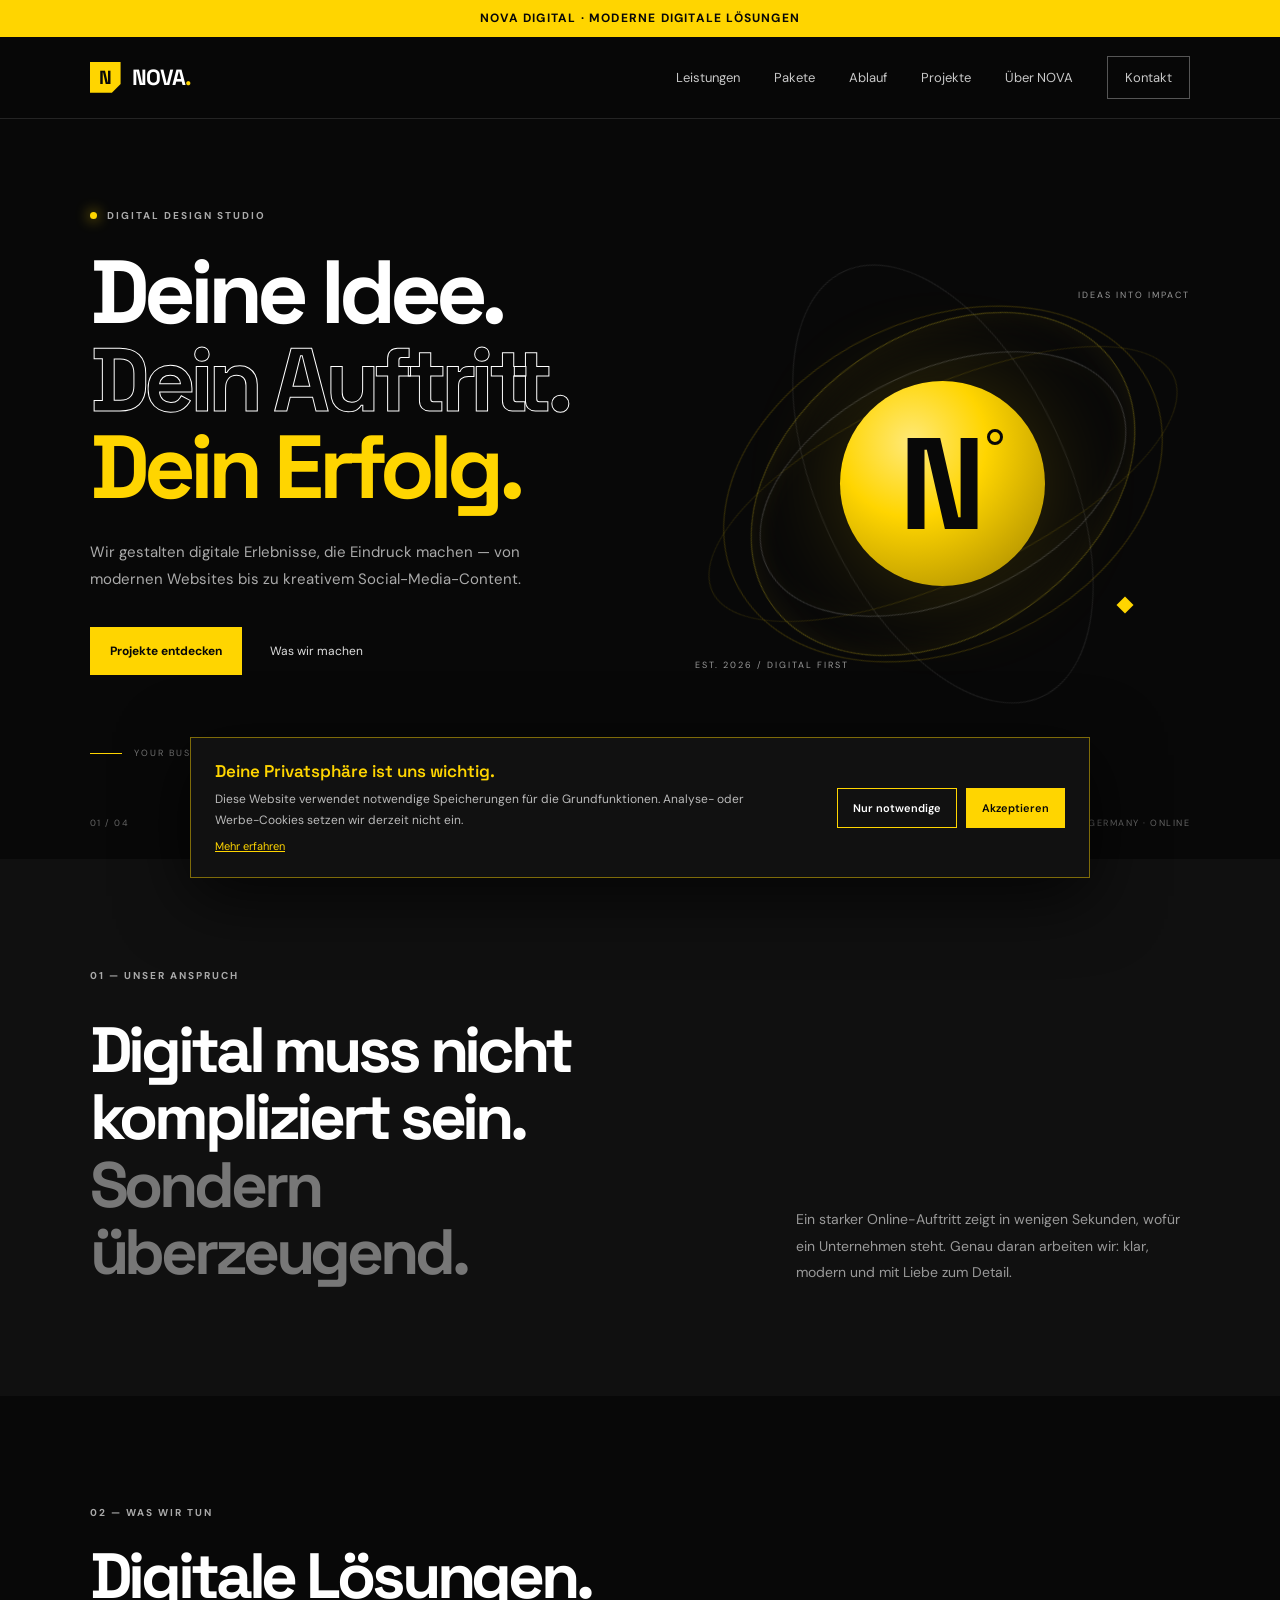
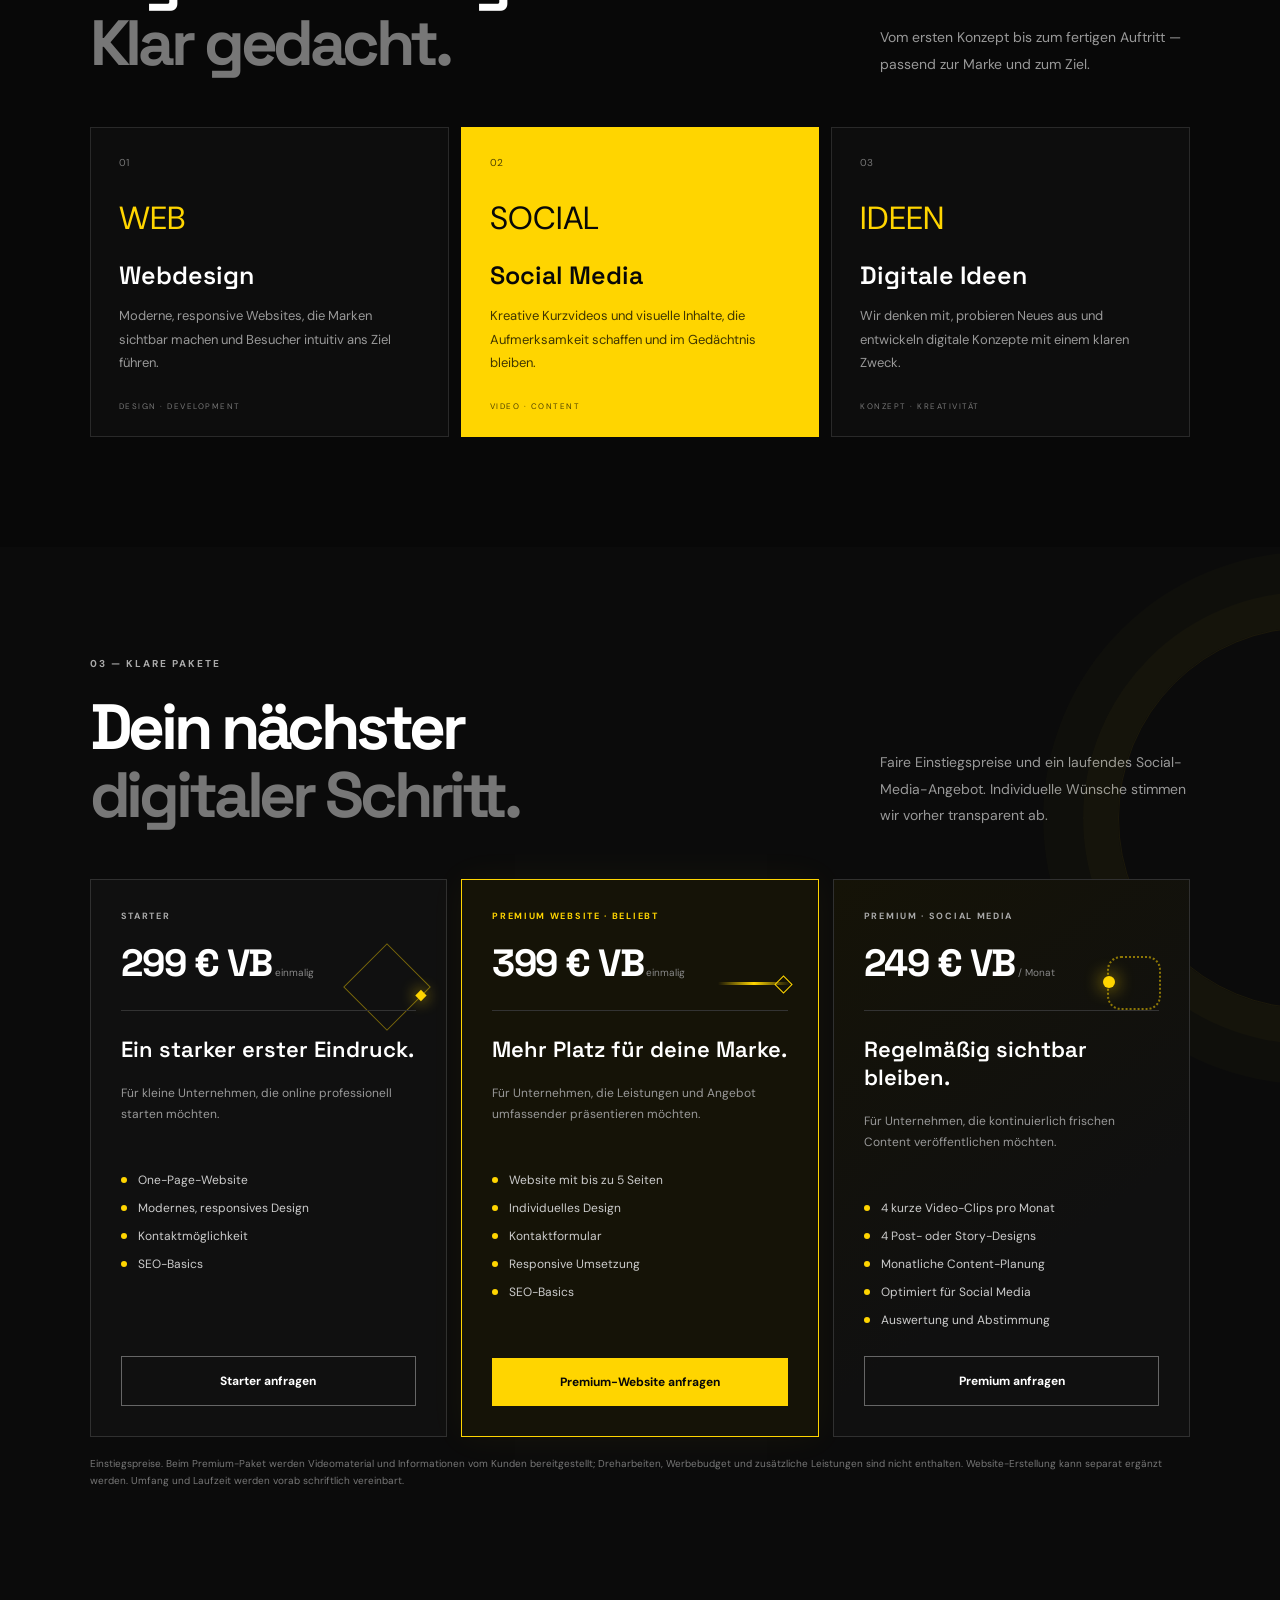
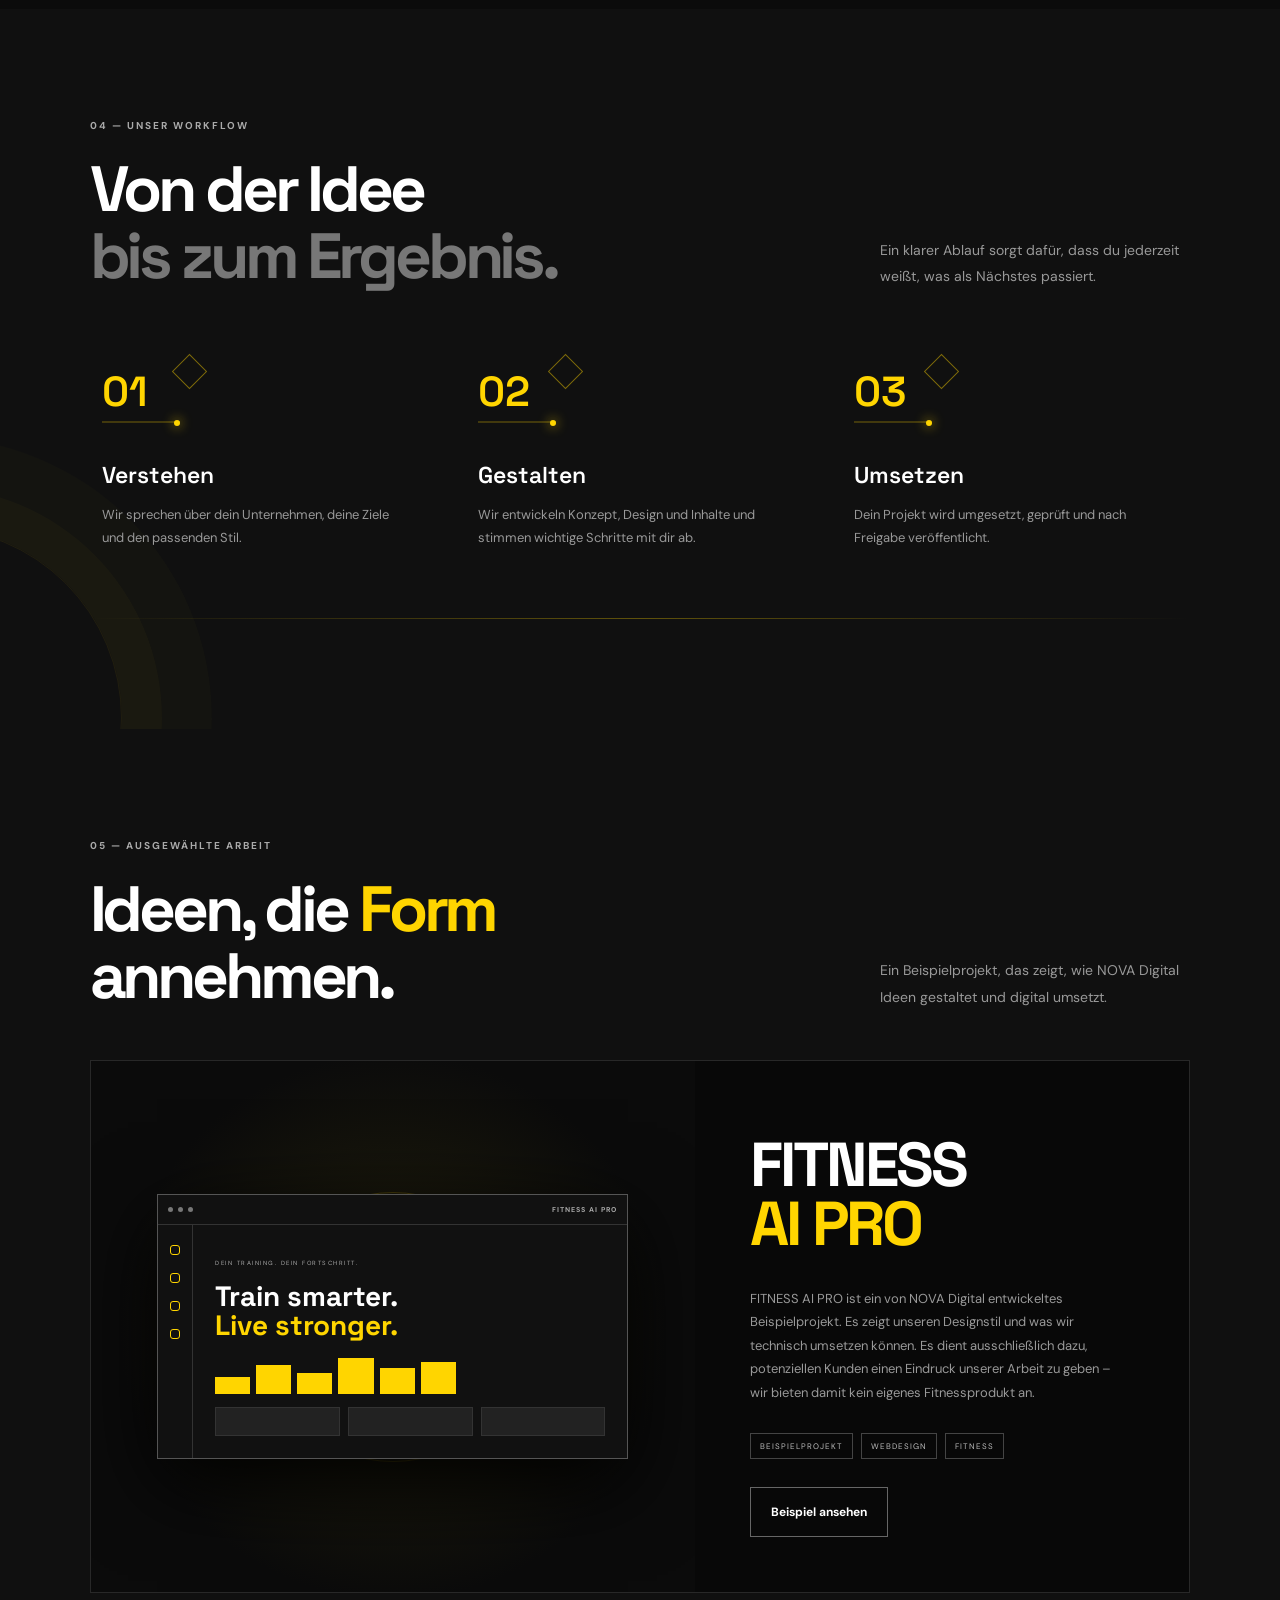
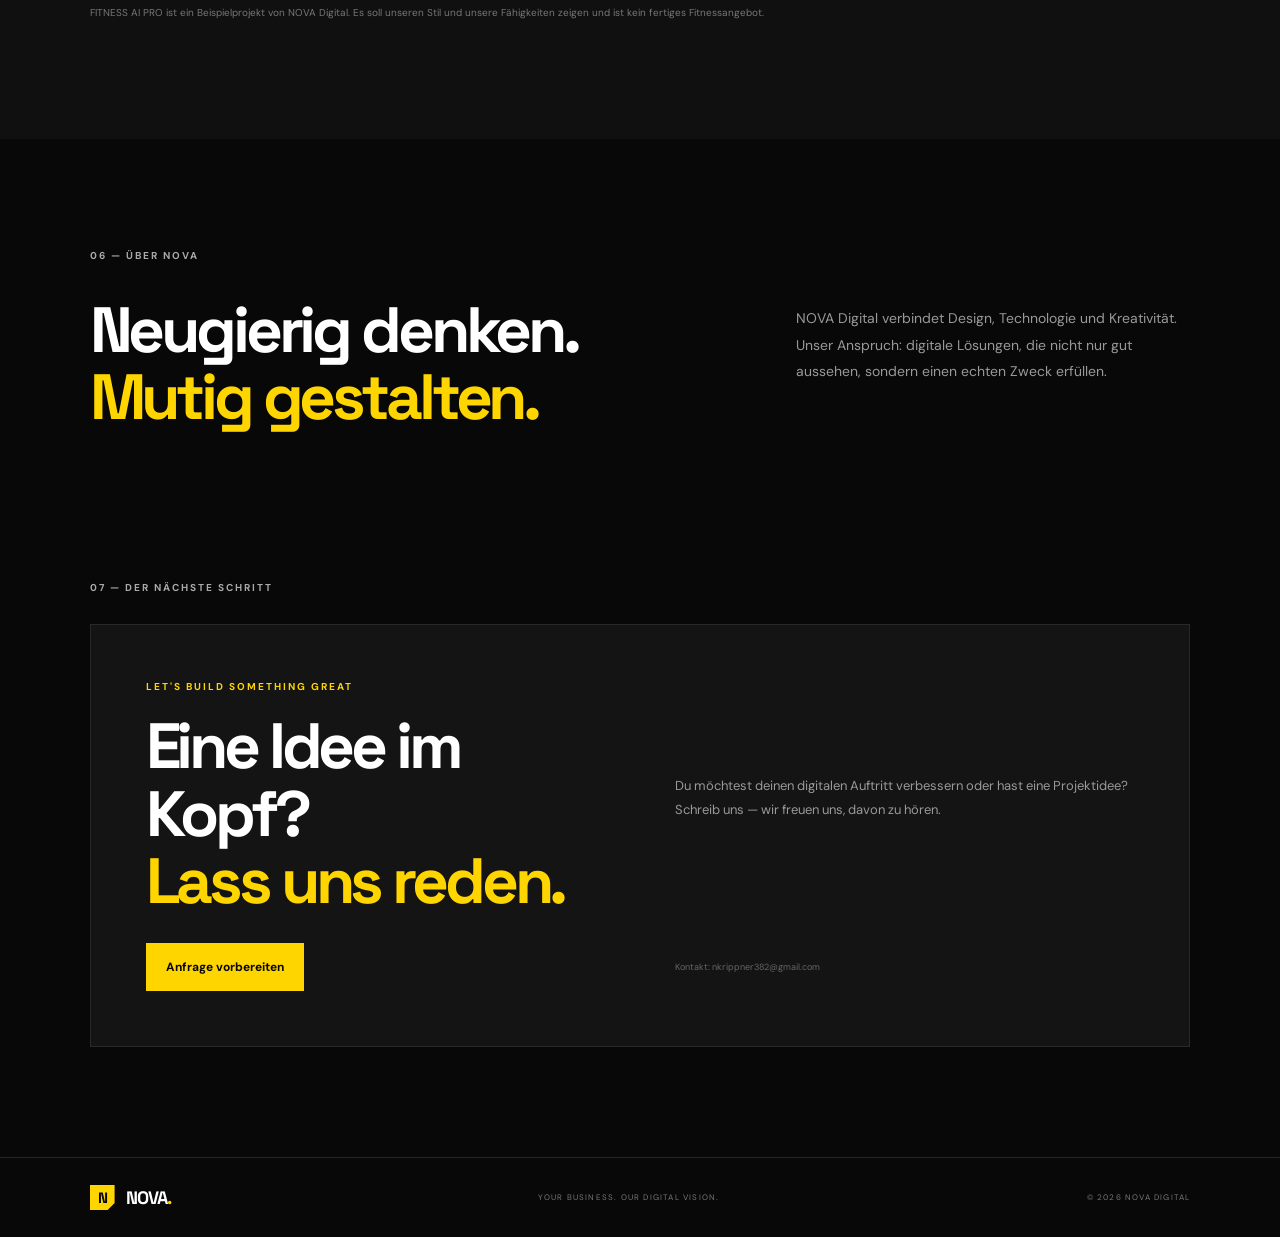
==== index.html @ a933ffda "Correct Premium package pricing" ====
<!doctype html>
<html lang="de">
<head>
<meta charset="utf-8"><meta name="viewport" content="width=device-width,initial-scale=1">
<meta name="theme-color" content="#080808"><meta name="description" content="NOVA Digital – moderne Websites und kreative digitale Lösungen.">
<title>NOVA Digital — Your Business. Our Digital Vision.</title>
<link rel="preconnect" href="https://fonts.googleapis.com"><link rel="preconnect" href="https://fonts.gstatic.com" crossorigin>
<link href="https://fonts.googleapis.com/css2?family=DM+Sans:wght@400;500;600;700&family=Space+Grotesk:wght@400;500;600;700&display=swap" rel="stylesheet">
<link rel="stylesheet" href="style.css">
</head>
<body>
<div style="background:#FFD500;color:#080808;text-align:center;padding:10px 16px;font:700 12px/1.4 'DM Sans',sans-serif;letter-spacing:1.2px;">NOVA DIGITAL · MODERNE DIGITALE LÖSUNGEN</div>
<header class="site-header"><a class="brand" href="#start"><span class="brand-mark">N</span><span>NOVA<span class="yellow">.</span></span></a><button class="menu-toggle" aria-label="Menü öffnen" aria-expanded="false">MENÜ</button>
<nav class="nav"><a href="#leistungen">Leistungen</a><a href="#pakete">Pakete</a><a href="#ablauf">Ablauf</a><a href="#projekte">Projekte</a><a href="#about">Über NOVA</a><a class="nav-cta" href="#kontakt">Kontakt</a></nav></header>
<main>
<section class="hero section" id="start"><div class="hero-copy"><div class="eyebrow"><span class="pulse"></span>DIGITAL DESIGN STUDIO</div>
<h1>Deine Idee.<br><span class="outline">Dein Auftritt.</span><br><span class="yellow">Dein Erfolg.</span></h1>
<p class="hero-lead">Wir gestalten digitale Erlebnisse, die Eindruck machen — von modernen Websites bis zu kreativem Social-Media-Content.</p>
<div class="hero-actions"><a class="button button-yellow" href="#projekte">Projekte entdecken</a><a class="text-link" href="#leistungen">Was wir machen</a></div>
<div class="hero-note"><span class="note-line"></span>YOUR BUSINESS. OUR DIGITAL VISION.</div></div>
<div class="hero-art"><div class="art-orbit orbit-one"></div><div class="art-orbit orbit-two"></div><div class="art-orbit orbit-three"></div><div class="art-orbit orbit-four"></div><div class="art-orbit orbit-five"></div><div class="art-core">N<i></i></div><div class="art-label label-top">IDEAS INTO IMPACT</div><div class="art-label label-bottom">EST. 2026 / DIGITAL FIRST</div><div class="art-square"></div></div>
<div class="hero-bottom"><span>01 / 04</span><span>SCROLL TO EXPLORE</span><span>GERMANY · ONLINE</span></div></section>
<section class="intro section"><div class="section-kicker">01 — UNSER ANSPRUCH</div><div class="intro-grid"><h2>Digital muss nicht kompliziert sein. <span class="muted">Sondern überzeugend.</span></h2><p>Ein starker Online-Auftritt zeigt in wenigen Sekunden, wofür ein Unternehmen steht. Genau daran arbeiten wir: klar, modern und mit Liebe zum Detail.</p></div></section>
<section class="services section" id="leistungen"><div class="section-head"><div><div class="section-kicker">02 — WAS WIR TUN</div><h2>Digitale Lösungen.<br><span class="muted">Klar gedacht.</span></h2></div><p>Vom ersten Konzept bis zum fertigen Auftritt — passend zur Marke und zum Ziel.</p></div>
<div class="service-grid"><article class="service-card"><div class="service-number">01</div><div class="service-icon">WEB</div><h3>Webdesign</h3><p>Moderne, responsive Websites, die Marken sichtbar machen und Besucher intuitiv ans Ziel führen.</p><span class="service-tag">DESIGN · DEVELOPMENT</span></article>
<article class="service-card featured"><div class="service-number">02</div><div class="service-icon">SOCIAL</div><h3>Social Media</h3><p>Kreative Kurzvideos und visuelle Inhalte, die Aufmerksamkeit schaffen und im Gedächtnis bleiben.</p><span class="service-tag">VIDEO · CONTENT</span></article>
<article class="service-card"><div class="service-number">03</div><div class="service-icon">IDEEN</div><h3>Digitale Ideen</h3><p>Wir denken mit, probieren Neues aus und entwickeln digitale Konzepte mit einem klaren Zweck.</p><span class="service-tag">KONZEPT · KREATIVITÄT</span></article></div></section>
<section class="pricing section" id="pakete"><div class="section-head"><div><div class="section-kicker">03 — KLARE PAKETE</div><h2>Dein nächster<br><span class="muted">digitaler Schritt.</span></h2></div><p>Faire Einstiegspreise und ein laufendes Social-Media-Angebot. Individuelle Wünsche stimmen wir vorher transparent ab.</p></div>
<div class="pricing-grid">
<article class="price-card reveal"><span class="price-motion" aria-hidden="true"></span><div class="price-top"><span class="price-label">STARTER</span><span class="price-number">299 € VB<small> einmalig</small></span></div><h3>Ein starker erster Eindruck.</h3><p>Für kleine Unternehmen, die online professionell starten möchten.</p><ul><li>One-Page-Website</li><li>Modernes, responsives Design</li><li>Kontaktmöglichkeit</li><li>SEO-Basics</li></ul><a class="button button-outline" href="https://mail.google.com/mail/?view=cm&fs=1&to=nkrippner382%40gmail.com&su=Anfrage%20Starter-Paket">Starter anfragen</a></article>
<article class="price-card price-highlight reveal"><span class="price-motion" aria-hidden="true"></span><div class="price-top"><span class="price-label">PREMIUM WEBSITE · BELIEBT</span><span class="price-number">399 € VB<small> einmalig</small></span></div><h3>Mehr Platz für deine Marke.</h3><p>Für Unternehmen, die Leistungen und Angebot umfassender präsentieren möchten.</p><ul><li>Website mit bis zu 5 Seiten</li><li>Individuelles Design</li><li>Kontaktformular</li><li>Responsive Umsetzung</li><li>SEO-Basics</li></ul><a class="button button-yellow" href="https://mail.google.com/mail/?view=cm&fs=1&to=nkrippner382%40gmail.com&su=Anfrage%20Premium-Website">Premium-Website anfragen</a></article>
<article class="price-card price-monthly reveal"><span class="price-motion" aria-hidden="true"></span><div class="price-top"><span class="price-label">PREMIUM · SOCIAL MEDIA</span><span class="price-number">249 € VB<small> / Monat</small></span></div><h3>Regelmäßig sichtbar bleiben.</h3><p>Für Unternehmen, die kontinuierlich frischen Content veröffentlichen möchten.</p><ul><li>4 kurze Video-Clips pro Monat</li><li>4 Post- oder Story-Designs</li><li>Monatliche Content-Planung</li><li>Optimiert für Social Media</li><li>Auswertung und Abstimmung</li></ul><a class="button button-outline" href="https://mail.google.com/mail/?view=cm&fs=1&to=nkrippner382%40gmail.com&su=Anfrage%20Premium%20Social%20Media">Premium anfragen</a></article>
</div><p class="pricing-note">Einstiegspreise. Beim Premium-Paket werden Videomaterial und Informationen vom Kunden bereitgestellt; Dreharbeiten, Werbebudget und zusätzliche Leistungen sind nicht enthalten. Website-Erstellung kann separat ergänzt werden. Umfang und Laufzeit werden vorab schriftlich vereinbart.</p></section>
<section class="process section" id="ablauf"><div class="section-head"><div><div class="section-kicker">04 — UNSER WORKFLOW</div><h2>Von der Idee<br><span class="muted">bis zum Ergebnis.</span></h2></div><p>Ein klarer Ablauf sorgt dafür, dass du jederzeit weißt, was als Nächstes passiert.</p></div><div class="process-grid">
<article class="process-step reveal"><div class="process-marker"><span>01</span><i></i></div><h3>Verstehen</h3><p>Wir sprechen über dein Unternehmen, deine Ziele und den passenden Stil.</p></article>
<article class="process-step reveal"><div class="process-marker"><span>02</span><i></i></div><h3>Gestalten</h3><p>Wir entwickeln Konzept, Design und Inhalte und stimmen wichtige Schritte mit dir ab.</p></article>
<article class="process-step reveal"><div class="process-marker"><span>03</span><i></i></div><h3>Umsetzen</h3><p>Dein Projekt wird umgesetzt, geprüft und nach Freigabe veröffentlicht.</p></article>
</div><div class="process-line"></div></section>
<section class="projects section" id="projekte"><div class="section-head"><div><div class="section-kicker">05 — AUSGEWÄHLTE ARBEIT</div><h2>Ideen, die <span class="yellow">Form</span><br>annehmen.</h2></div><p>Ein Beispielprojekt, das zeigt, wie NOVA Digital Ideen gestaltet und digital umsetzt.</p></div>
<article class="project-card"><div class="project-visual"><div class="mock-window"><div class="mock-top"><span></span><span></span><span></span><b>FITNESS AI PRO</b></div><div class="mock-content"><div class="mock-side"><i></i><i></i><i></i><i></i></div><div class="mock-main"><small>DEIN TRAINING. DEIN FORTSCHRITT.</small><strong>Train smarter.<br><em>Live stronger.</em></strong><div class="mock-bars"><i></i><i></i><i></i><i></i><i></i><i></i></div><div class="mock-panel"><span></span><span></span><span></span></div></div></div></div><div class="project-orb"></div></div>
<div class="project-info"><h3>FITNESS<br><span class="yellow">AI PRO</span></h3><p>FITNESS AI PRO ist ein von NOVA Digital entwickeltes Beispielprojekt. Es zeigt unseren Designstil und was wir technisch umsetzen können. Es dient ausschließlich dazu, potenziellen Kunden einen Eindruck unserer Arbeit zu geben – wir bieten damit kein eigenes Fitnessprodukt an.</p><div class="chips"><span>BEISPIELPROJEKT</span><span>WEBDESIGN</span><span>FITNESS</span></div><a class="button button-outline" href="https://fitness-ai-pro.onrender.com" target="_blank" rel="noopener">Beispiel ansehen</a></div></article>
<p class="project-disclaimer">FITNESS AI PRO ist ein Beispielprojekt von NOVA Digital. Es soll unseren Stil und unsere Fähigkeiten zeigen und ist kein fertiges Fitnessangebot.</p></section>
<section class="about section" id="about"><div class="section-kicker">06 — ÜBER NOVA</div><div class="about-grid"><h2>Neugierig denken.<br><span class="yellow">Mutig gestalten.</span></h2><div><p>NOVA Digital verbindet Design, Technologie und Kreativität. Unser Anspruch: digitale Lösungen, die nicht nur gut aussehen, sondern einen echten Zweck erfüllen.</p></div></div></section>
<section class="contact section" id="kontakt"><div class="section-kicker">07 — DER NÄCHSTE SCHRITT</div><div class="contact-panel"><div><div class="contact-overline">LET'S BUILD SOMETHING GREAT</div><h2>Eine Idee im Kopf?<br><span class="yellow">Lass uns reden.</span></h2></div><p>Du möchtest deinen digitalen Auftritt verbessern oder hast eine Projektidee? Schreib uns — wir freuen uns, davon zu hören.</p><a class="button button-yellow" href="https://mail.google.com/mail/?view=cm&fs=1&to=nkrippner382%40gmail.com&su=Projektanfrage%20NOVA%20Digital">Anfrage vorbereiten</a><span class="contact-note">Kontakt: nkrippner382@gmail.com</span></div></section>
</main><aside class="cookie-banner" id="cookie-banner" role="dialog" aria-label="Cookie-Einstellungen" hidden><div class="cookie-copy"><strong>Deine Privatsphäre ist uns wichtig.</strong><p>Diese Website verwendet notwendige Speicherungen für die Grundfunktionen. Analyse- oder Werbe-Cookies setzen wir derzeit nicht ein.</p><a href="#kontakt" class="cookie-link">Mehr erfahren</a></div><div class="cookie-actions"><button class="cookie-button cookie-secondary" id="cookie-necessary">Nur notwendige</button><button class="cookie-button cookie-primary" id="cookie-accept">Akzeptieren</button></div></aside><footer class="footer"><a class="brand" href="#start"><span class="brand-mark">N</span><span>NOVA<span class="yellow">.</span></span></a><span>YOUR BUSINESS. OUR DIGITAL VISION.</span><span>© 2026 NOVA DIGITAL</span></footer><script src="script.js"></script></body></html>
---- style.css ----
*{box-sizing:border-box}html{scroll-behavior:smooth}body{margin:0;background:#080808;color:#fff;font-family:"DM Sans",sans-serif}a{color:inherit;text-decoration:none}.yellow{color:#ffd500}.muted{color:#777}.section{padding:110px max(7vw,24px);position:relative}.site-header{height:82px;padding:0 7vw;display:flex;align-items:center;justify-content:space-between;border-bottom:1px solid #242424;position:sticky;top:0;background:rgba(8,8,8,.94);backdrop-filter:blur(16px);z-index:10}.brand{display:flex;align-items:center;gap:11px;font:700 22px "Space Grotesk";letter-spacing:-1px}.brand-mark{width:31px;height:31px;background:#ffd500;color:#080808;display:grid;place-items:center;font-size:19px;clip-path:polygon(0 0,100% 0,100% 72%,72% 100%,0 100%)}.nav{display:flex;align-items:center;gap:34px;font-size:13px;color:#c8c8c8}.nav a:hover,.text-link:hover{color:#ffd500}.nav-cta{border:1px solid #555;padding:12px 17px}.menu-toggle{display:none;background:none;border:0;color:#fff;font-size:24px}.hero{min-height:690px;display:grid;grid-template-columns:1.1fr .9fr;align-items:center;padding-top:90px;padding-bottom:100px;overflow:hidden}.eyebrow,.section-kicker,.project-type,.contact-overline{font-size:10px;letter-spacing:2px;color:#aaa;font-weight:700}.pulse{display:inline-block;width:7px;height:7px;background:#ffd500;border-radius:50%;margin-right:10px;box-shadow:0 0 14px #ffd500}.hero h1,.section h2{font-family:"Space Grotesk";letter-spacing:-.065em}.hero h1{font-size:clamp(54px,7vw,100px);line-height:.98;margin:27px 0}.outline{-webkit-text-stroke:1px #fff;color:transparent}.hero-lead{max-width:470px;color:#aaa;line-height:1.8;font-size:15px}.hero-actions{display:flex;align-items:center;gap:28px;margin-top:34px}.button{display:inline-flex;align-items:center;gap:26px;padding:16px 20px;font-size:12px;font-weight:700;transition:.2s}.button-yellow{background:#ffd500;color:#080808}.button-yellow:hover{background:#fff;transform:translateY(-2px)}.text-link{font-size:12px;color:#ddd}.hero-note{margin-top:72px;font-size:9px;letter-spacing:2px;color:#777;display:flex;align-items:center;gap:12px}.note-line{width:32px;height:1px;background:#ffd500}.hero-art{height:470px;position:relative;display:grid;place-items:center}.art-orbit{position:absolute;border:1px solid #343434;border-radius:50%;transform:rotate(-25deg)}.orbit-one{width:390px;height:230px;animation:orbit-spin-one 18s linear infinite;box-shadow:0 0 24px #ffd50008 inset;will-change:transform}.orbit-two{width:300px;height:420px;transform:rotate(55deg);border-color:#4b430e;animation:orbit-spin-two 24s linear infinite;box-shadow:0 0 28px #ffd50010 inset;will-change:transform}.orbit-three{width:460px;height:330px;border-color:#ffd50030;animation:orbit-spin-three 30s linear infinite;will-change:transform}.orbit-four{width:250px;height:470px;border-color:#ffffff18;animation:orbit-spin-four 36s linear infinite;will-change:transform}.orbit-five{width:510px;height:190px;border-color:#ffd50020;animation:orbit-spin-five 42s linear infinite;will-change:transform}@keyframes orbit-spin-three{from{transform:rotate(18deg)}to{transform:rotate(378deg)}}@keyframes orbit-spin-four{from{transform:rotate(-62deg)}to{transform:rotate(298deg)}}@keyframes orbit-spin-five{from{transform:rotate(72deg)}to{transform:rotate(432deg)}}@keyframes orbit-spin-one{from{transform:rotate(-25deg)}to{transform:rotate(335deg)}}@keyframes orbit-spin-two{from{transform:rotate(55deg)}to{transform:rotate(415deg)}}.art-core{width:205px;height:205px;background:radial-gradient(circle at 35% 30%,#ffe978,#ffd500 38%,#9e8100);border-radius:50%;display:grid;place-items:center;color:#080808;font:700 130px "Space Grotesk";box-shadow:0 0 100px #ffd50030;position:relative}.art-core i{position:absolute;width:16px;height:16px;border:3px solid #080808;border-radius:50%;right:42px;top:48px}.art-label{position:absolute;font-size:9px;letter-spacing:2px;color:#999}.label-top{top:40px;right:0}.label-bottom{bottom:48px;left:0}.art-square{position:absolute;width:12px;height:12px;background:#ffd500;right:12%;bottom:23%;transform:rotate(45deg)}.hero-bottom{position:absolute;bottom:30px;left:7vw;right:7vw;display:flex;justify-content:space-between;color:#666;font-size:9px;letter-spacing:1.5px}.intro{background:#101010}.intro-grid,.about-grid{display:grid;grid-template-columns:1.2fr .8fr;gap:9vw;align-items:end;margin-top:35px}.intro h2,.section-head h2,.about h2{font-size:clamp(38px,5vw,68px);line-height:1.05;margin:0}.intro-grid p,.section-head>p,.about-grid p{color:#999;line-height:1.9;font-size:14px;margin:0}.section-head{display:flex;justify-content:space-between;align-items:end;gap:30px;margin-bottom:50px}.section-head>p{max-width:310px}.section-head h2{margin-top:24px}.service-grid{display:grid;grid-template-columns:repeat(3,1fr);gap:12px}.service-card{border:1px solid #292929;min-height:310px;padding:28px;position:relative;background:#0d0d0d;transition:.25s}.service-card:hover{border-color:#ffd500;transform:translateY(-5px)}.service-card.featured{background:#ffd500;color:#080808;border-color:#ffd500}.service-number{font-size:10px;color:#777}.featured .service-number{color:#514400}.service-icon{font-size:32px;color:#ffd500;margin:28px 0 20px}.featured .service-icon{color:#080808}.service-card h3{font:600 25px "Space Grotesk";margin:0 0 12px}.service-card p{font-size:13px;line-height:1.8;color:#999;max-width:290px}.featured p{color:#403600}.service-tag{position:absolute;bottom:25px;left:28px;font-size:8px;letter-spacing:1.5px;color:#777}.featured .service-tag{color:#514400}.projects{background:#101010}.project-card{display:grid;grid-template-columns:1.1fr .9fr;background:#080808;border:1px solid #282828;min-height:440px}.project-visual{position:relative;overflow:hidden;display:grid;place-items:center;background:radial-gradient(circle at 50% 50%,#24210c,#0b0b0b 68%)}.mock-window{width:78%;height:265px;border:1px solid #555;background:#111;position:relative;z-index:1;box-shadow:0 25px 80px #000}.mock-top{height:30px;border-bottom:1px solid #333;display:flex;align-items:center;gap:5px;padding:0 10px}.mock-top span{width:5px;height:5px;border-radius:50%;background:#777}.mock-top b{margin-left:auto;font-size:7px;letter-spacing:1px;color:#aaa}.mock-content{display:flex;height:calc(100% - 30px)}.mock-side{width:35px;border-right:1px solid #333;display:flex;align-items:center;flex-direction:column;gap:18px;padding-top:20px}.mock-side i{width:10px;height:10px;border:1px solid #ffd500;border-radius:3px}.mock-main{padding:24px 22px;flex:1}.mock-main small{font-size:6px;letter-spacing:1.5px;color:#aaa}.mock-main strong{display:block;font:700 28px/1.05 "Space Grotesk";margin-top:12px}.mock-main em{font-style:normal;color:#ffd500}.mock-bars{height:38px;display:flex;align-items:end;gap:6px;margin-top:15px}.mock-bars i{width:9%;background:#ffd500;height:45%}.mock-bars i:nth-child(2){height:75%}.mock-bars i:nth-child(3){height:55%}.mock-bars i:nth-child(4){height:95%}.mock-bars i:nth-child(5){height:68%}.mock-bars i:nth-child(6){height:85%}.mock-panel{display:flex;gap:8px;margin-top:13px}.mock-panel span{height:29px;flex:1;background:#222;border:1px solid #333}.project-orb{position:absolute;width:270px;height:270px;border:1px solid #ffd50035;border-radius:50%}.project-info{padding:55px;display:flex;flex-direction:column;align-items:flex-start;justify-content:center}.project-type{color:#777}.project-info h3{font:700 clamp(38px,5vw,62px)/.95 "Space Grotesk";letter-spacing:-3px;margin:20px 0}.project-info p{color:#999;line-height:1.8;font-size:13px;max-width:380px}.chips{display:flex;gap:8px;margin:16px 0 28px}.chips span{font-size:8px;letter-spacing:1px;border:1px solid #444;padding:7px 9px;color:#bbb}.button-outline{border:1px solid #666}.button-outline:hover{border-color:#ffd500;color:#ffd500}.project-disclaimer{font-size:10px;color:#777;margin-top:13px}.about-grid{align-items:start}.about-grid>div{padding-top:8px}.about-stats{display:flex;gap:50px;margin-top:35px}.about-stats div{display:flex;flex-direction:column;gap:8px}.about-stats strong{font:600 34px "Space Grotesk";color:#ffd500}.about-stats span{font-size:8px;letter-spacing:1.2px;color:#777}.contact{padding-top:40px}.contact-panel{margin-top:30px;background:#141414;border:1px solid #292929;padding:55px;display:grid;grid-template-columns:1fr 1fr;gap:28px 70px;align-items:center}.contact-overline{color:#ffd500}.contact-panel h2{font-size:clamp(38px,5vw,64px);line-height:1.05;margin:20px 0 0}.contact-panel>p{color:#999;line-height:1.8;font-size:13px}.contact-panel .button{justify-self:start}.contact-note{font-size:9px;color:#666;grid-column:2}.footer{border-top:1px solid #252525;padding:27px 7vw;display:flex;align-items:center;justify-content:space-between;color:#777;font-size:8px;letter-spacing:1.2px}.footer .brand{color:#fff;font-size:18px}.footer .brand-mark{width:25px;height:25px;font-size:15px}@media(max-width:800px){.section{padding:78px 24px}.site-header{padding:0 24px;height:70px}.menu-toggle{display:block}.nav{display:none;position:absolute;top:70px;left:0;right:0;padding:22px 24px;background:#101010;border-bottom:1px solid #333;flex-direction:column;align-items:stretch;gap:20px}.nav.open{display:flex}.nav-cta{align-self:flex-start}.hero{grid-template-columns:1fr;padding-top:70px;min-height:auto}.hero h1{font-size:clamp(55px,13vw,86px)}.hero-art{height:330px;margin-top:20px}.art-core{width:150px;height:150px;font-size:95px}.orbit-one{width:300px;height:180px}.orbit-two{height:300px;width:220px}.orbit-three{width:330px;height:250px}.orbit-four{height:340px;width:190px}.orbit-five{width:350px;height:150px}.hero-note{margin-top:45px}.hero-bottom{position:static;margin-top:30px}.intro-grid,.about-grid{grid-template-columns:1fr;gap:25px}.section-head{display:block}.section-head>p{margin-top:20px}.service-grid{grid-template-columns:1fr}.service-card{min-height:260px}.project-card{grid-template-columns:1fr}.project-visual{min-height:320px}.project-info{padding:35px 28px}.contact-panel{grid-template-columns:1fr;padding:35px 25px;gap:18px}.contact-note{grid-column:1}.footer{padding:25px 24px;gap:16px;flex-wrap:wrap}.footer>span:nth-child(2){display:none}}@media(prefers-reduced-motion:reduce){html{scroll-behavior:auto}*,*::before,*::after{transition:none!important;animation:none!important}}
/* Pricing packages */
.pricing{background:#0b0b0b}.pricing-grid{display:grid;grid-template-columns:repeat(3,minmax(0,1fr));gap:14px;align-items:stretch}.price-card{border:1px solid #303030;background:#101010;padding:30px;display:flex;flex-direction:column;min-height:470px}.price-highlight{border-color:#ffd500;background:#151307;box-shadow:0 0 35px #ffd5000c}.price-top{display:flex;flex-direction:column;gap:17px;border-bottom:1px solid #333;padding-bottom:23px}.price-label{font-size:9px;letter-spacing:1.7px;color:#aaa;font-weight:700}.price-highlight .price-label{color:#ffd500}.price-number{font:700 38px "Space Grotesk";letter-spacing:-1.5px}.price-number small{font:400 10px "DM Sans";letter-spacing:0;color:#888}.price-card h3{font:600 22px "Space Grotesk";margin:24px 0 8px}.price-card>p{font-size:12px;line-height:1.8;color:#999;min-height:62px}.price-card ul{list-style:none;padding:0;margin:15px 0 28px;display:grid;gap:12px}.price-card li{font-size:12px;color:#ccc;padding-left:17px;position:relative}.price-card li:before{content:"";position:absolute;left:0;top:5px;width:6px;height:6px;background:#ffd500;border-radius:50%}.price-card .button{margin-top:auto;justify-content:center}.pricing-note{font-size:10px;line-height:1.7;color:#777;margin-top:18px}@media(max-width:800px){.pricing-grid{grid-template-columns:1fr}.price-card{min-height:0}.price-card>p{min-height:0}}

/* Motion details and orbital accents */
:root{--nova-yellow:#ffd500}
.scroll-progress{position:fixed;z-index:30;top:0;left:0;height:2px;width:0;background:var(--nova-yellow);box-shadow:0 0 12px #ffd500;pointer-events:none}
.reveal{opacity:0;transform:translateY(28px);transition:opacity .75s ease,transform .75s cubic-bezier(.2,.7,.2,1)}
.reveal.is-visible{opacity:1;transform:translateY(0)}
.pricing{overflow:hidden}.pricing:before,.process:before{content:"";position:absolute;width:380px;height:380px;border:1px solid #ffd50012;border-radius:50%;pointer-events:none;animation:ambient-orbit 45s linear infinite}.pricing:before{right:-220px;top:80px;box-shadow:0 0 0 35px #ffd50006,0 0 0 75px #ffd50004}.process:before{left:-260px;bottom:-180px;box-shadow:0 0 0 40px #ffd50007,0 0 0 90px #ffd50004}
@keyframes ambient-orbit{to{transform:rotate(360deg)}}
.price-card{position:relative;overflow:hidden;isolation:isolate;transition:transform .35s,border-color .35s,box-shadow .35s}
.price-card:hover{transform:translateY(-9px);border-color:#ffd50080;box-shadow:0 18px 55px #0009,0 0 35px #ffd5000c}
.price-orbit{position:absolute;width:96px;height:96px;right:14px;top:72px;border:1px solid #ffd50025;border-radius:50%;animation:orbit-badge 18s linear infinite;pointer-events:none}
.price-orbit:before,.price-orbit:after{content:"";position:absolute;inset:11px;border:1px solid #ffd50020;border-radius:50%;transform:rotate(55deg) scaleX(.55)}
.price-orbit:after{transform:rotate(-55deg) scaleX(.55)}
.price-orbit i{position:absolute;width:7px;height:7px;border-radius:50%;background:#ffd500;top:7px;left:18px;box-shadow:0 0 12px #ffd500}
.price-orbit b{position:absolute;width:5px;height:5px;border-radius:50%;background:#fff;right:11px;bottom:18px}
@keyframes orbit-badge{to{transform:rotate(360deg)}}
.price-card .price-top,.price-card h3,.price-card>p,.price-card ul,.price-card>a{position:relative;z-index:1}
.price-monthly{background:linear-gradient(145deg,#151307,#101010 65%)}
.process{background:#101010;overflow:hidden}.process-grid{display:grid;grid-template-columns:repeat(3,1fr);gap:28px;position:relative;z-index:1}
.process-step{padding:10px 12px 25px}.process-orbit{width:116px;height:116px;border:1px solid #51470c;border-radius:50%;display:grid;place-items:center;position:relative;margin-bottom:28px;box-shadow:0 0 30px #ffd50008,inset 0 0 25px #ffd50008}
.process-orbit:before,.process-orbit:after{content:"";position:absolute;border:1px solid #ffd50035;border-radius:50%;width:140px;height:58px;transform:rotate(38deg);animation:orbit-badge 20s linear infinite}
.process-orbit:after{width:72px;height:140px;transform:rotate(-42deg);animation-duration:27s;border-color:#ffffff22}
.process-orbit span{font:600 34px "Space Grotesk";color:#ffd500;z-index:1}.process-orbit i{position:absolute;width:8px;height:8px;background:#ffd500;border-radius:50%;top:7px;right:22px;box-shadow:0 0 15px #ffd500}
.process-step h3{font:600 23px "Space Grotesk";margin:0 0 10px}.process-step p{font-size:13px;line-height:1.8;color:#999;max-width:290px}.process-line{height:1px;background:linear-gradient(90deg,transparent,#ffd50055,transparent);margin-top:30px}
@media(max-width:800px){.process-grid{grid-template-columns:1fr;gap:24px}.process-step{display:grid;grid-template-columns:100px 1fr;column-gap:22px;align-items:center;padding:0}.process-orbit{width:82px;height:82px;grid-row:span 2;margin:0}.process-orbit:before{width:100px;height:44px}.process-orbit:after{width:50px;height:100px}.process-orbit span{font-size:26px}.process-step h3{align-self:end}.process-step p{align-self:start;margin-top:7px}.price-orbit{width:76px;height:76px;top:70px}.price-card{padding:26px}}
@media(prefers-reduced-motion:reduce){.reveal{opacity:1;transform:none;transition:none}.price-orbit,.process-orbit:before,.process-orbit:after,.pricing:before,.process:before{animation:none}}


/* Distinct motion accents: varied geometry instead of repeating orbit rings */
.price-motion{position:absolute;right:28px;top:76px;width:62px;height:62px;pointer-events:none;z-index:0}
.price-card:nth-child(1) .price-motion{border:1px solid #ffd50070;transform:rotate(45deg);animation:float-diamond 5s ease-in-out infinite}
.price-card:nth-child(1) .price-motion:after{content:"";position:absolute;width:8px;height:8px;background:#ffd500;right:-4px;top:8px;box-shadow:0 0 15px #ffd500}
.price-card:nth-child(2) .price-motion{width:72px;height:3px;top:102px;background:linear-gradient(90deg,transparent,#ffd500,transparent);animation:scan-line 3.2s ease-in-out infinite}
.price-card:nth-child(2) .price-motion:after{content:"";position:absolute;right:0;top:-4px;width:11px;height:11px;border:1px solid #ffd500;transform:rotate(45deg)}
.price-card:nth-child(3) .price-motion{width:54px;height:54px;border:2px dotted #ffd50085;border-radius:14px;animation:spin-square 12s linear infinite}
.price-card:nth-child(3) .price-motion:after{content:"";position:absolute;width:12px;height:12px;background:#ffd500;border-radius:50%;left:-6px;top:18px;box-shadow:0 0 18px #ffd500}
@keyframes float-diamond{0%,100%{translate:0 0;rotate:0deg}50%{translate:0 -12px;rotate:12deg}}
@keyframes scan-line{0%,100%{translate:-8px 0;opacity:.35}50%{translate:8px 0;opacity:1}}
@keyframes spin-square{to{transform:rotate(360deg)}}
.price-card .price-top,.price-card h3,.price-card>p,.price-card ul,.price-card>a{position:relative;z-index:1}
.process-marker{width:108px;height:82px;display:flex;align-items:center;position:relative;margin-bottom:28px}
.process-marker span{font:600 42px "Space Grotesk";color:#ffd500;position:relative;z-index:1}
.process-marker:before{content:"";position:absolute;left:0;bottom:9px;width:78px;height:2px;background:#ffd50035;transform-origin:left;animation:marker-grow 3.5s ease-in-out infinite}
.process-marker:after{content:"";position:absolute;right:8px;top:9px;width:23px;height:23px;border:1px solid #ffd50075;transform:rotate(45deg);animation:marker-turn 8s linear infinite}
.process-marker i{position:absolute;width:6px;height:6px;background:#ffd500;border-radius:50%;left:72px;bottom:6px;box-shadow:0 0 12px #ffd500;animation:marker-dot 3.5s ease-in-out infinite}
@keyframes marker-grow{0%,100%{transform:scaleX(.45);opacity:.45}50%{transform:scaleX(1);opacity:1}}
@keyframes marker-turn{to{transform:rotate(405deg)}}
@keyframes marker-dot{0%,100%{translate:0 0}50%{translate:18px 0}}
@media(max-width:800px){.process-marker{width:82px;height:70px;grid-row:span 2;margin:0}.process-marker span{font-size:30px}.process-marker:after{right:2px;width:17px;height:17px}.process-marker i{left:57px}}
@media(prefers-reduced-motion:reduce){.price-motion,.process-marker:before,.process-marker:after,.process-marker i{animation:none}}


/* Cookie notice */
.cookie-banner{position:fixed;z-index:1000;left:22px;right:22px;bottom:22px;max-width:900px;margin:auto;background:#111;border:1px solid #ffd50075;box-shadow:0 18px 70px #000b;padding:22px 24px;display:flex;align-items:center;justify-content:space-between;gap:24px;color:#fff}
.cookie-banner[hidden]{display:none}
.cookie-copy strong{font:600 17px "Space Grotesk",sans-serif;color:#ffd500}
.cookie-copy p{font-size:12px;line-height:1.7;color:#bbb;margin:7px 0 4px;max-width:560px}
.cookie-link{font-size:11px;color:#ffd500;text-decoration:underline}
.cookie-actions{display:flex;gap:9px;flex-shrink:0}
.cookie-button{font:600 11px "DM Sans",sans-serif;padding:12px 15px;cursor:pointer;border:1px solid #ffd500;background:transparent;color:#fff}
.cookie-primary{background:#ffd500;color:#080808}
.cookie-button:hover{filter:brightness(1.12)}
@media(max-width:650px){.cookie-banner{left:12px;right:12px;bottom:12px;padding:18px;display:block}.cookie-actions{margin-top:14px}.cookie-button{flex:1}.cookie-actions{display:flex}}
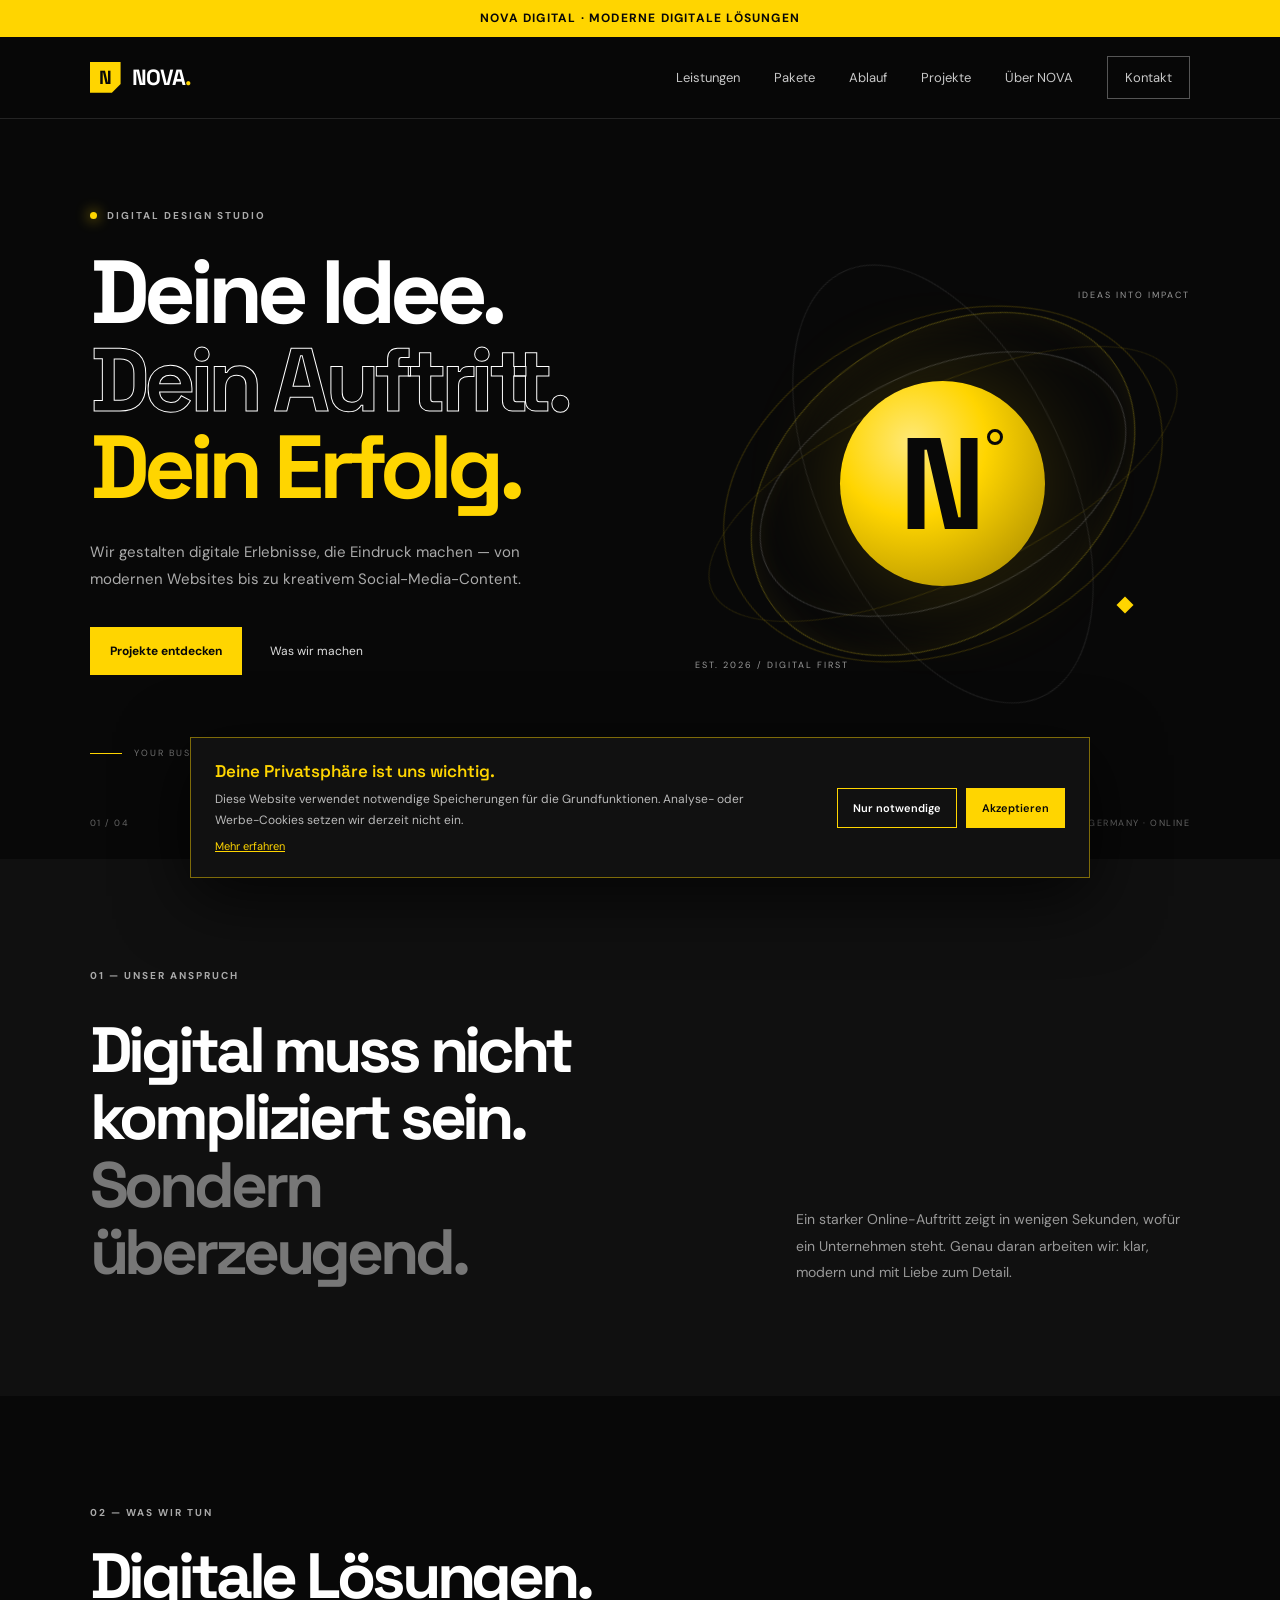
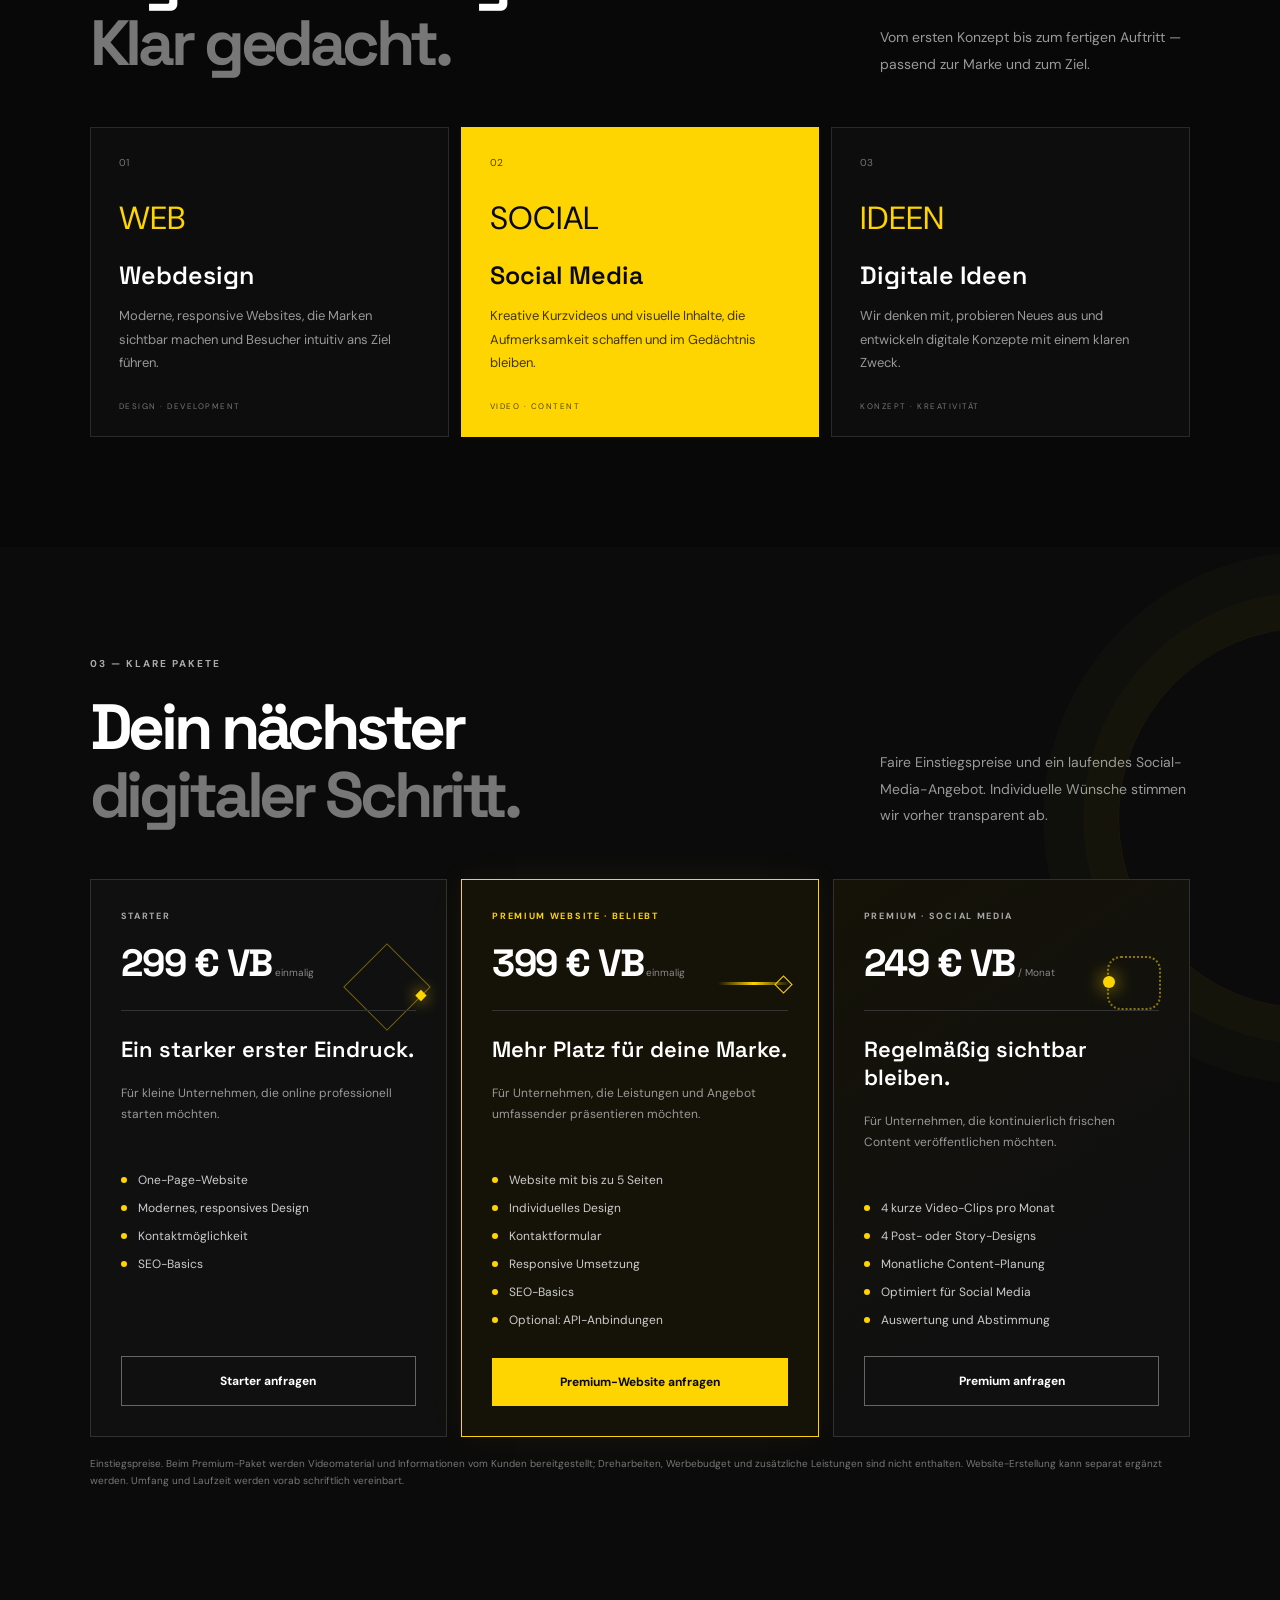
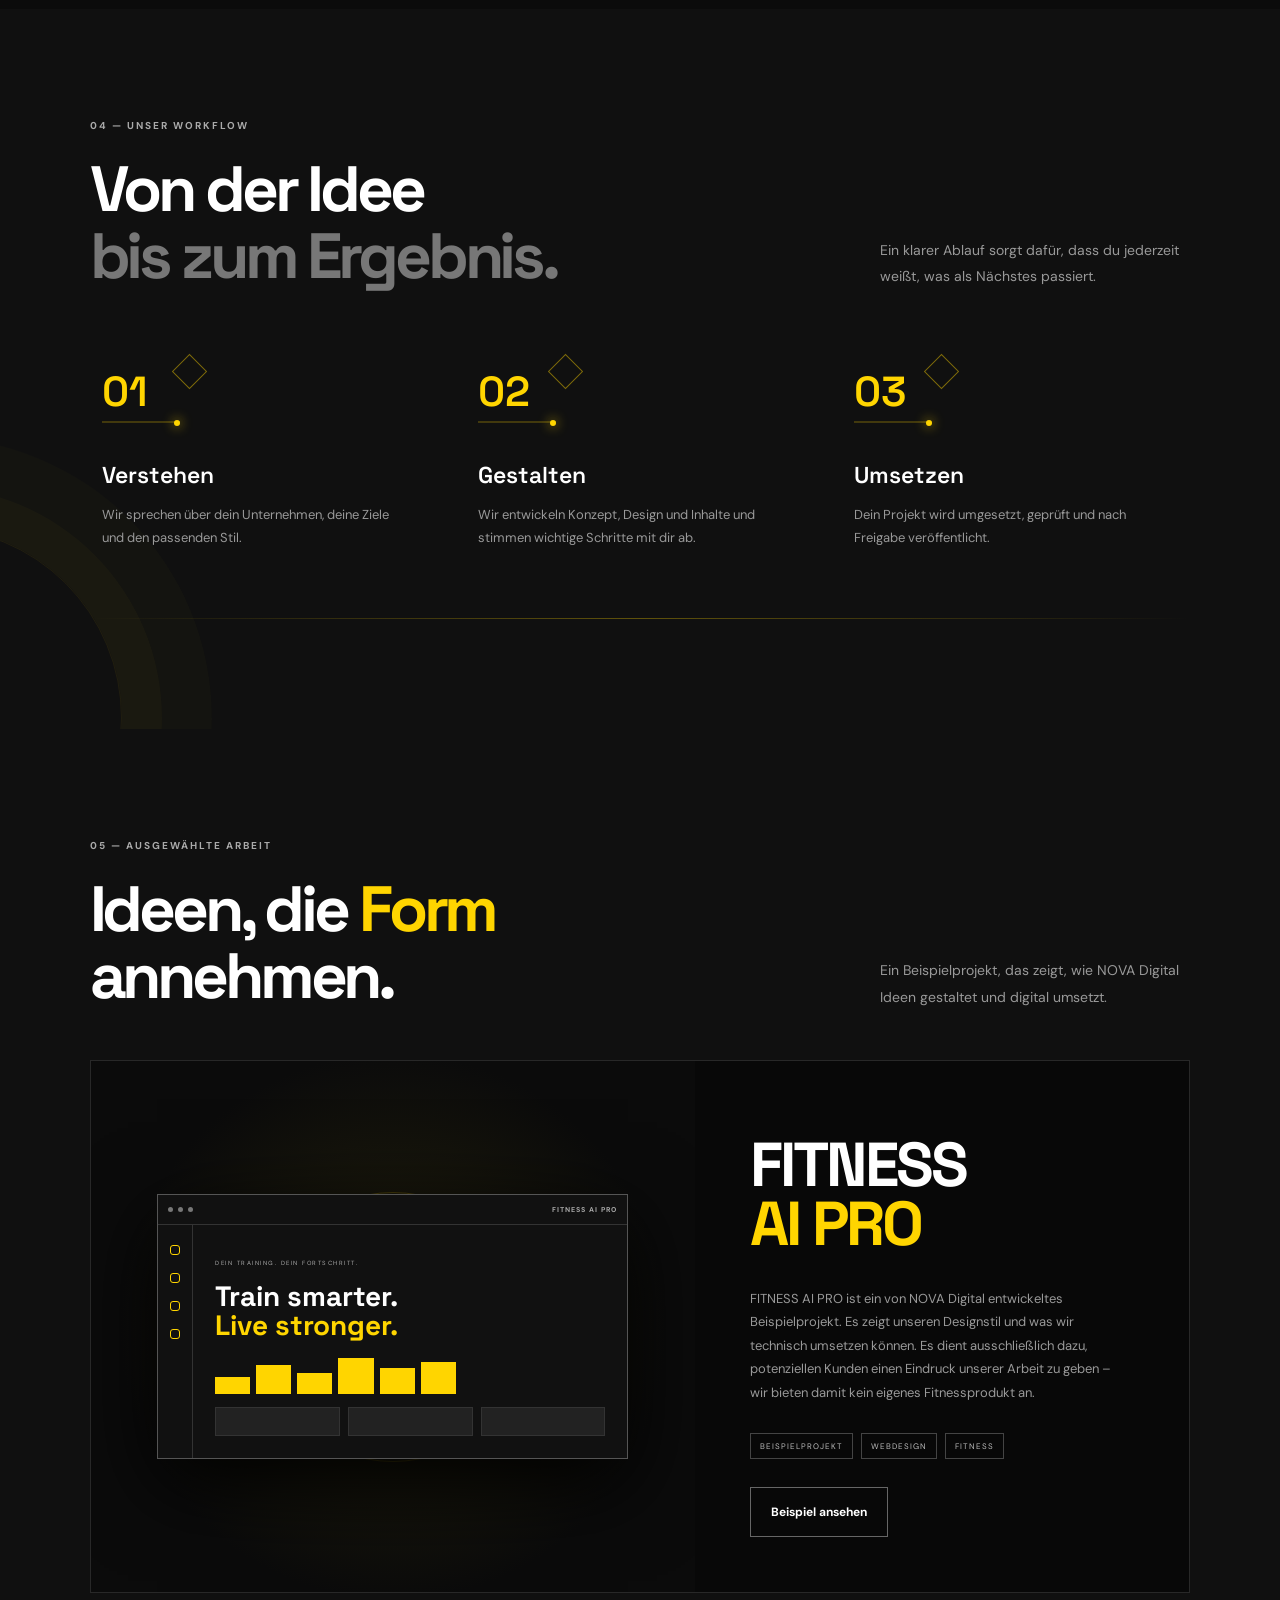
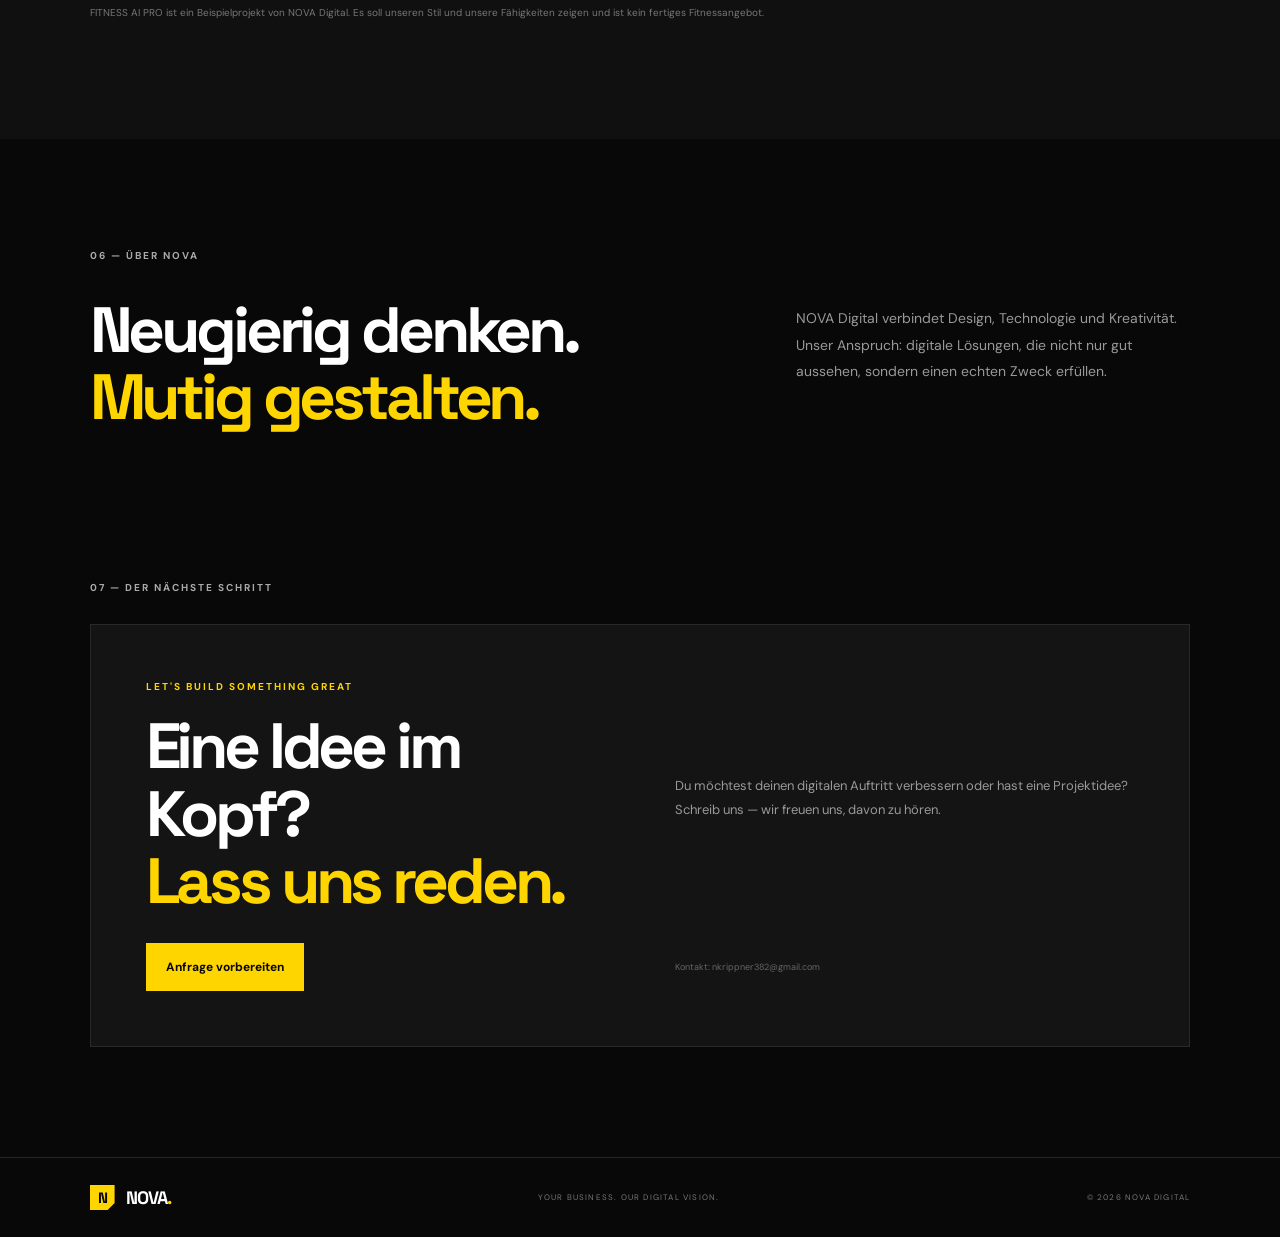
==== commit 2c1408d3: "Add optional API integrations to Premium Website" ====
--- a/index.html
+++ b/index.html
@@ -28,7 +28,7 @@
 <section class="pricing section" id="pakete"><div class="section-head"><div><div class="section-kicker">03 — KLARE PAKETE</div><h2>Dein nächster<br><span class="muted">digitaler Schritt.</span></h2></div><p>Faire Einstiegspreise und ein laufendes Social-Media-Angebot. Individuelle Wünsche stimmen wir vorher transparent ab.</p></div>
 <div class="pricing-grid">
 <article class="price-card reveal"><span class="price-motion" aria-hidden="true"></span><div class="price-top"><span class="price-label">STARTER</span><span class="price-number">299 € VB<small> einmalig</small></span></div><h3>Ein starker erster Eindruck.</h3><p>Für kleine Unternehmen, die online professionell starten möchten.</p><ul><li>One-Page-Website</li><li>Modernes, responsives Design</li><li>Kontaktmöglichkeit</li><li>SEO-Basics</li></ul><a class="button button-outline" href="https://mail.google.com/mail/?view=cm&fs=1&to=nkrippner382%40gmail.com&su=Anfrage%20Starter-Paket">Starter anfragen</a></article>
-<article class="price-card price-highlight reveal"><span class="price-motion" aria-hidden="true"></span><div class="price-top"><span class="price-label">PREMIUM WEBSITE · BELIEBT</span><span class="price-number">399 € VB<small> einmalig</small></span></div><h3>Mehr Platz für deine Marke.</h3><p>Für Unternehmen, die Leistungen und Angebot umfassender präsentieren möchten.</p><ul><li>Website mit bis zu 5 Seiten</li><li>Individuelles Design</li><li>Kontaktformular</li><li>Responsive Umsetzung</li><li>SEO-Basics</li></ul><a class="button button-yellow" href="https://mail.google.com/mail/?view=cm&fs=1&to=nkrippner382%40gmail.com&su=Anfrage%20Premium-Website">Premium-Website anfragen</a></article>
+<article class="price-card price-highlight reveal"><span class="price-motion" aria-hidden="true"></span><div class="price-top"><span class="price-label">PREMIUM WEBSITE · BELIEBT</span><span class="price-number">399 € VB<small> einmalig</small></span></div><h3>Mehr Platz für deine Marke.</h3><p>Für Unternehmen, die Leistungen und Angebot umfassender präsentieren möchten.</p><ul><li>Website mit bis zu 5 Seiten</li><li>Individuelles Design</li><li>Kontaktformular</li><li>Responsive Umsetzung</li><li>SEO-Basics</li><li>Optional: API-Anbindungen</li></ul><a class="button button-yellow" href="https://mail.google.com/mail/?view=cm&fs=1&to=nkrippner382%40gmail.com&su=Anfrage%20Premium-Website">Premium-Website anfragen</a></article>
 <article class="price-card price-monthly reveal"><span class="price-motion" aria-hidden="true"></span><div class="price-top"><span class="price-label">PREMIUM · SOCIAL MEDIA</span><span class="price-number">249 € VB<small> / Monat</small></span></div><h3>Regelmäßig sichtbar bleiben.</h3><p>Für Unternehmen, die kontinuierlich frischen Content veröffentlichen möchten.</p><ul><li>4 kurze Video-Clips pro Monat</li><li>4 Post- oder Story-Designs</li><li>Monatliche Content-Planung</li><li>Optimiert für Social Media</li><li>Auswertung und Abstimmung</li></ul><a class="button button-outline" href="https://mail.google.com/mail/?view=cm&fs=1&to=nkrippner382%40gmail.com&su=Anfrage%20Premium%20Social%20Media">Premium anfragen</a></article>
 </div><p class="pricing-note">Einstiegspreise. Beim Premium-Paket werden Videomaterial und Informationen vom Kunden bereitgestellt; Dreharbeiten, Werbebudget und zusätzliche Leistungen sind nicht enthalten. Website-Erstellung kann separat ergänzt werden. Umfang und Laufzeit werden vorab schriftlich vereinbart.</p></section>
 <section class="process section" id="ablauf"><div class="section-head"><div><div class="section-kicker">04 — UNSER WORKFLOW</div><h2>Von der Idee<br><span class="muted">bis zum Ergebnis.</span></h2></div><p>Ein klarer Ablauf sorgt dafür, dass du jederzeit weißt, was als Nächstes passiert.</p></div><div class="process-grid">
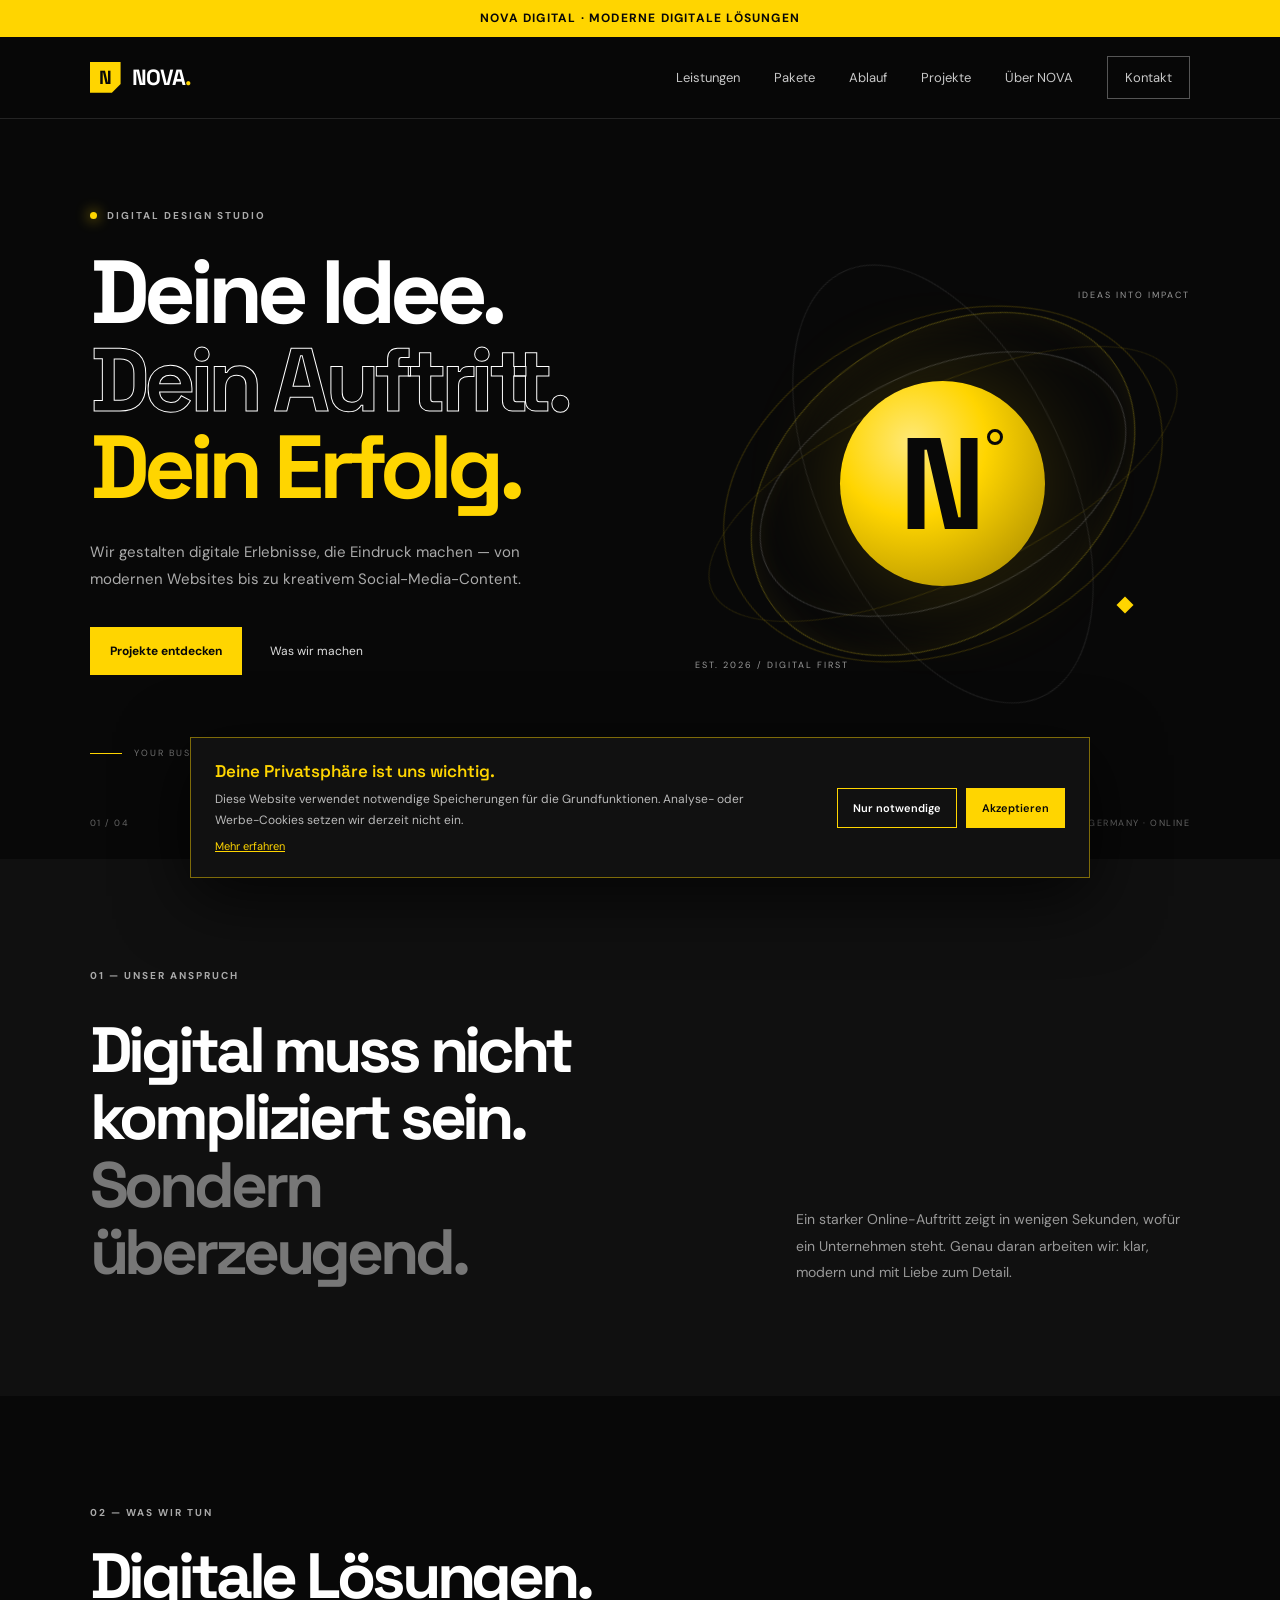
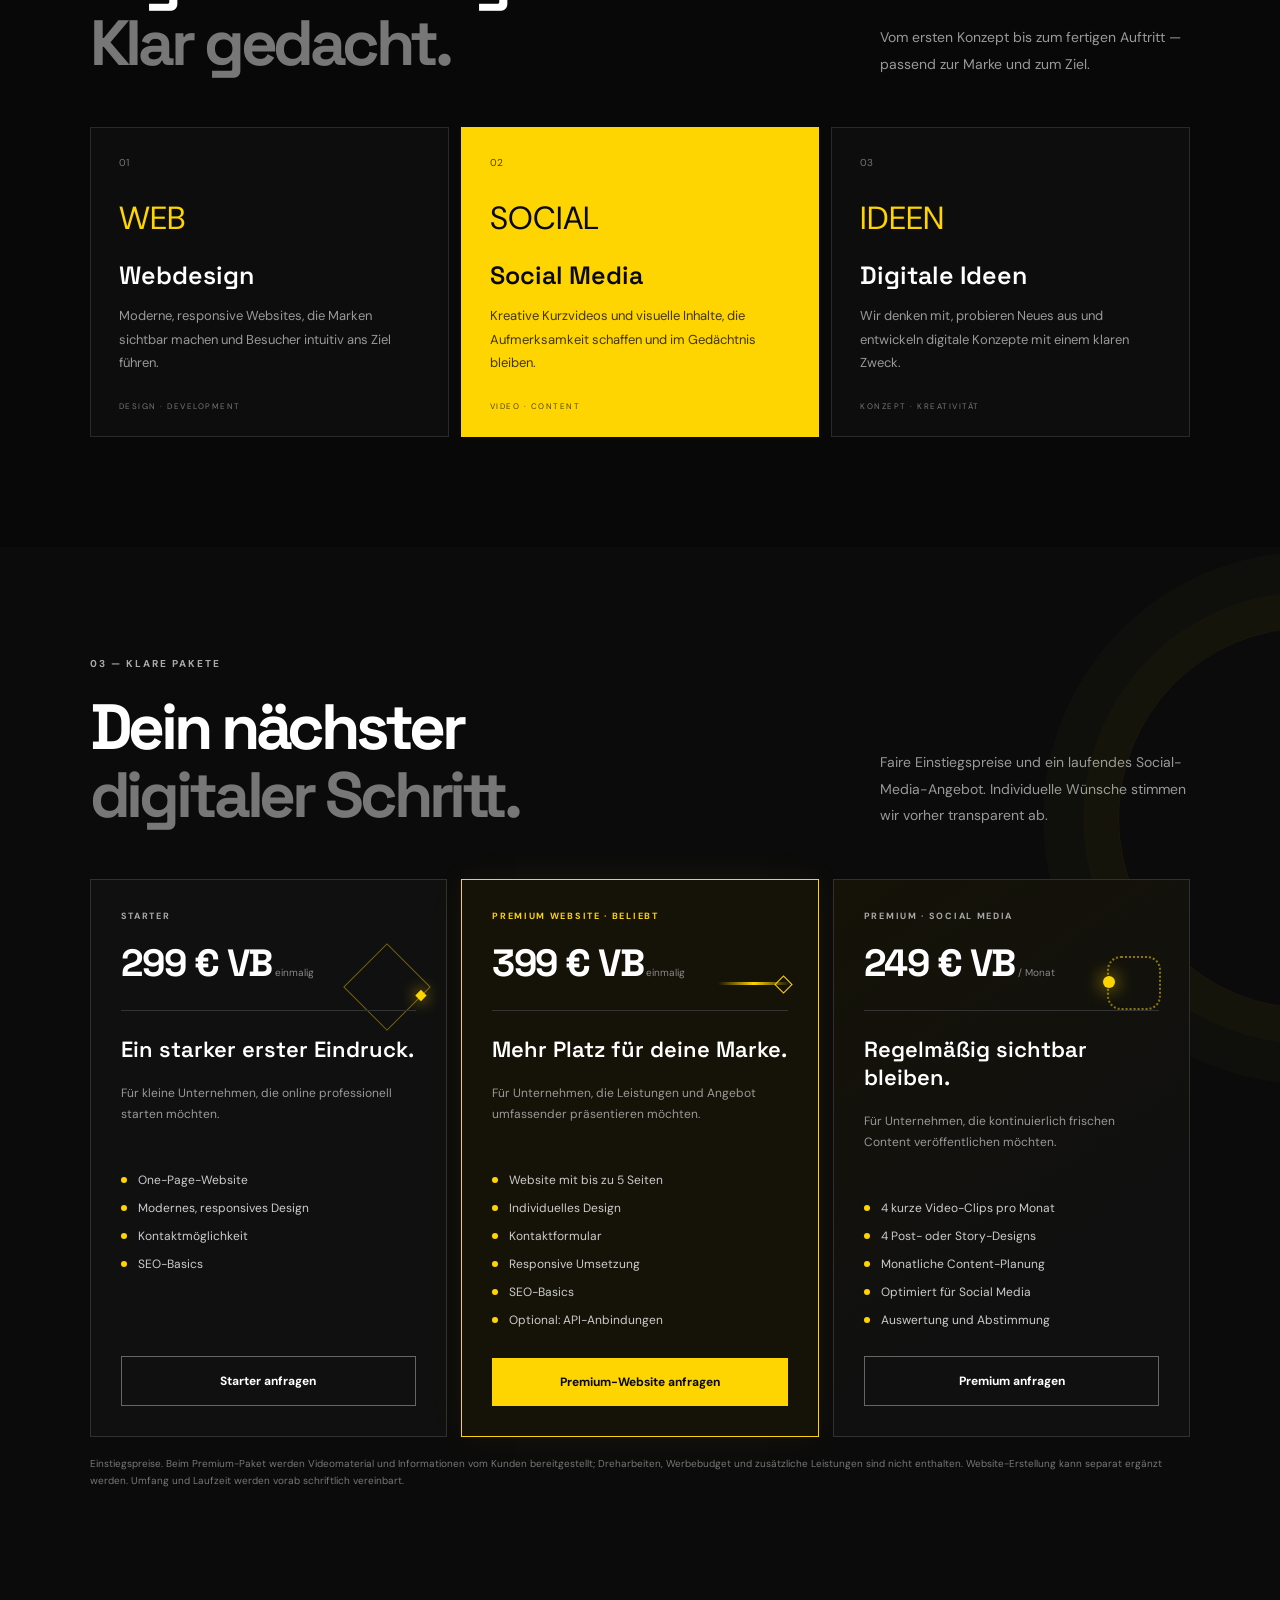
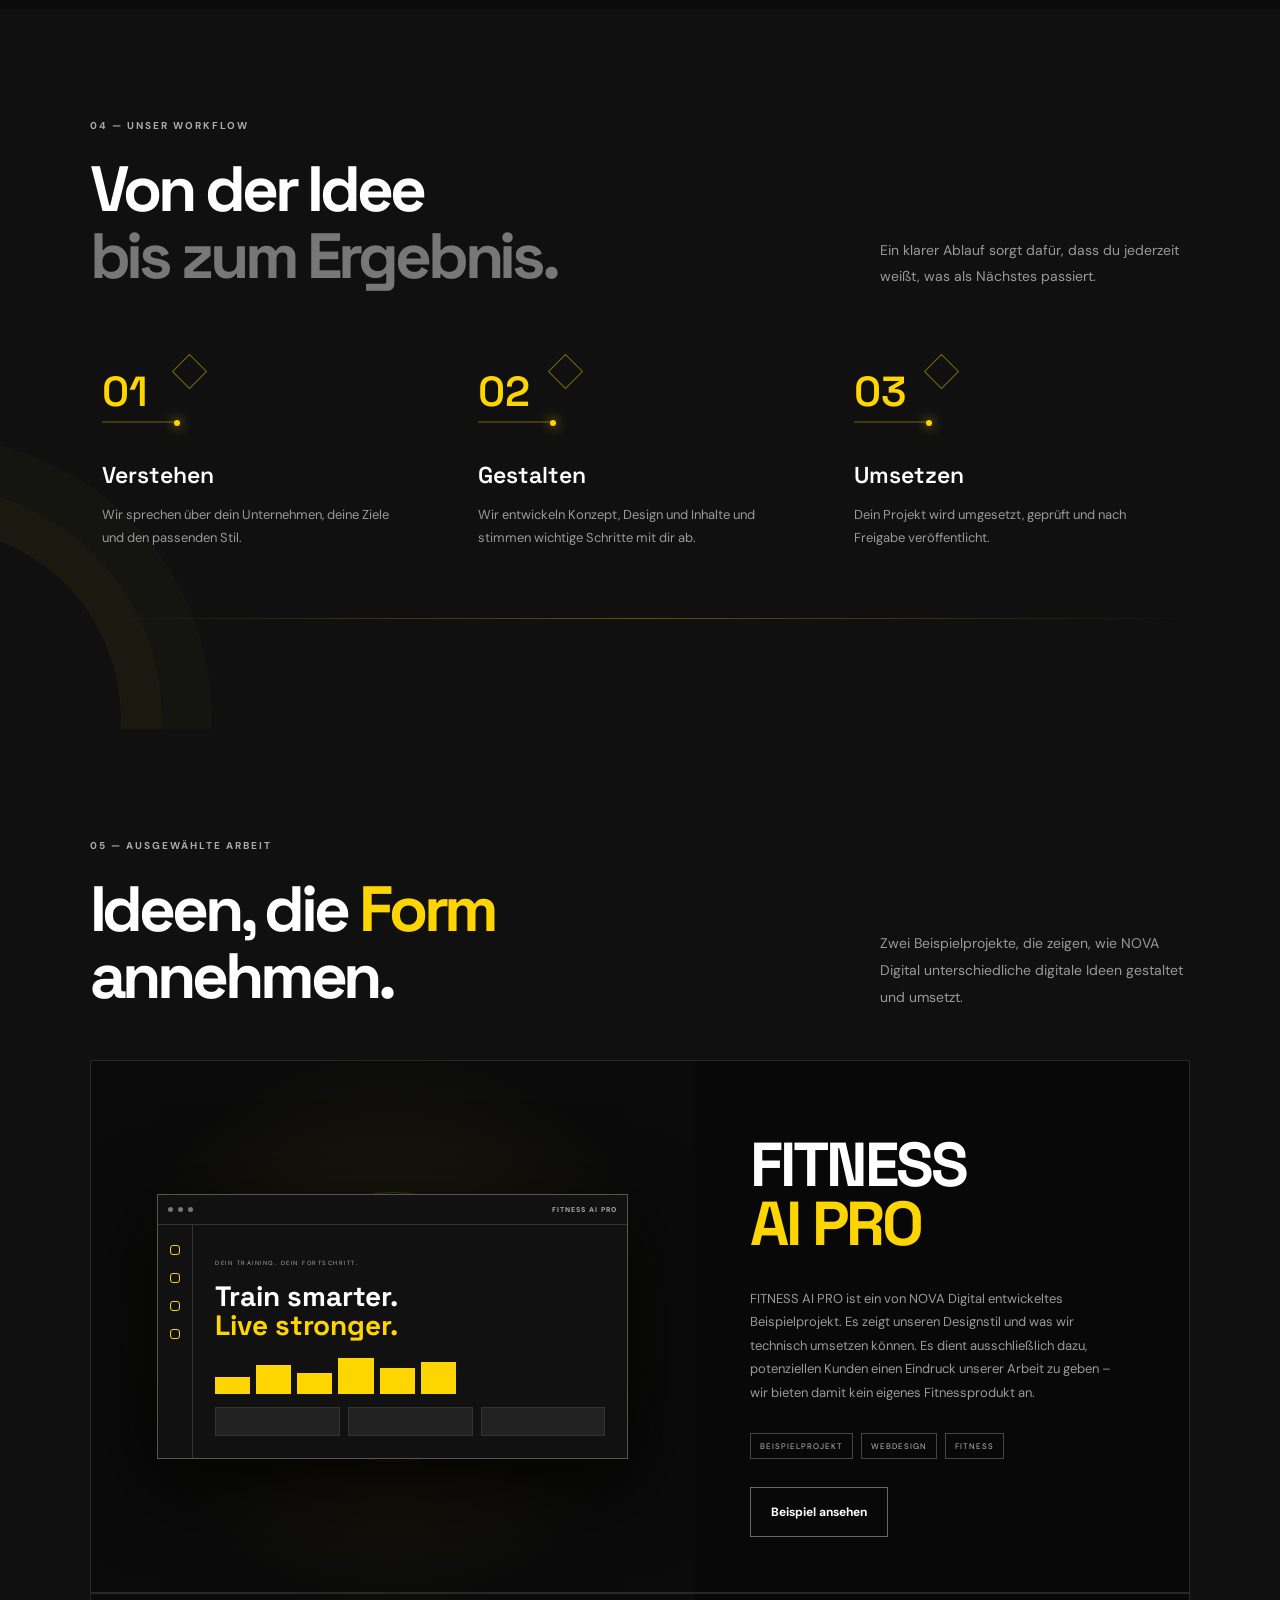
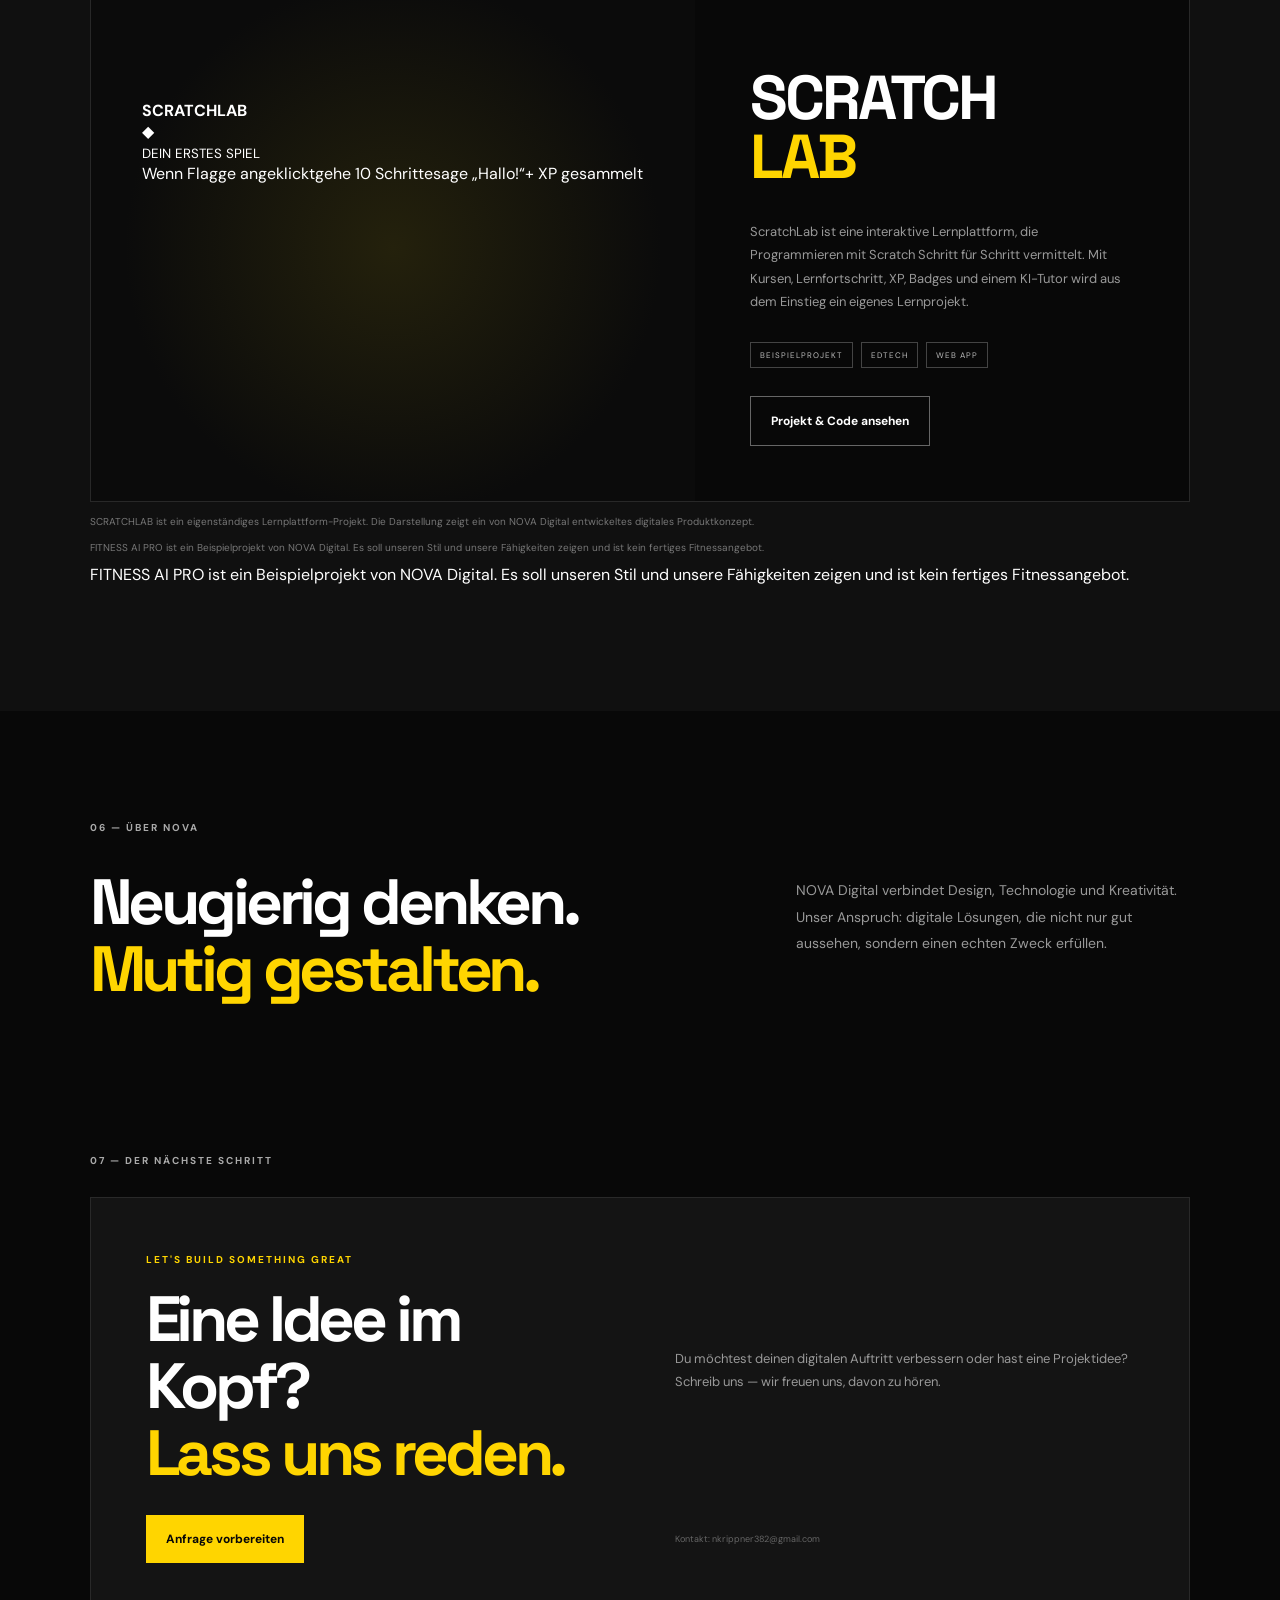
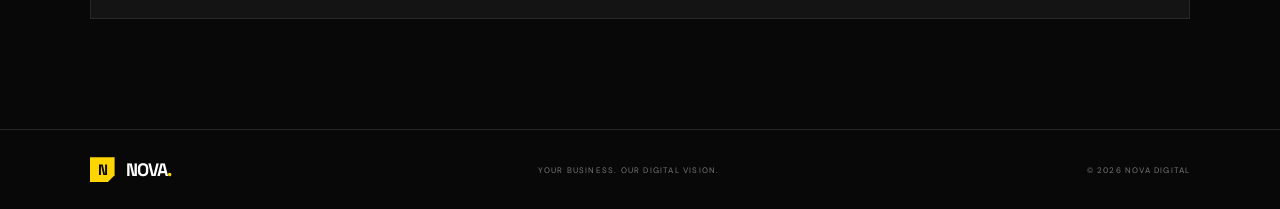
==== commit b733b4cd: "Add ScratchLab as second NOVA portfolio project" ====
--- a/index.html
+++ b/index.html
@@ -36,10 +36,12 @@
 <article class="process-step reveal"><div class="process-marker"><span>02</span><i></i></div><h3>Gestalten</h3><p>Wir entwickeln Konzept, Design und Inhalte und stimmen wichtige Schritte mit dir ab.</p></article>
 <article class="process-step reveal"><div class="process-marker"><span>03</span><i></i></div><h3>Umsetzen</h3><p>Dein Projekt wird umgesetzt, geprüft und nach Freigabe veröffentlicht.</p></article>
 </div><div class="process-line"></div></section>
-<section class="projects section" id="projekte"><div class="section-head"><div><div class="section-kicker">05 — AUSGEWÄHLTE ARBEIT</div><h2>Ideen, die <span class="yellow">Form</span><br>annehmen.</h2></div><p>Ein Beispielprojekt, das zeigt, wie NOVA Digital Ideen gestaltet und digital umsetzt.</p></div>
+<section class="projects section" id="projekte"><div class="section-head"><div><div class="section-kicker">05 — AUSGEWÄHLTE ARBEIT</div><h2>Ideen, die <span class="yellow">Form</span><br>annehmen.</h2></div><p>Zwei Beispielprojekte, die zeigen, wie NOVA Digital unterschiedliche digitale Ideen gestaltet und umsetzt.</p></div>
 <article class="project-card"><div class="project-visual"><div class="mock-window"><div class="mock-top"><span></span><span></span><span></span><b>FITNESS AI PRO</b></div><div class="mock-content"><div class="mock-side"><i></i><i></i><i></i><i></i></div><div class="mock-main"><small>DEIN TRAINING. DEIN FORTSCHRITT.</small><strong>Train smarter.<br><em>Live stronger.</em></strong><div class="mock-bars"><i></i><i></i><i></i><i></i><i></i><i></i></div><div class="mock-panel"><span></span><span></span><span></span></div></div></div></div><div class="project-orb"></div></div>
 <div class="project-info"><h3>FITNESS<br><span class="yellow">AI PRO</span></h3><p>FITNESS AI PRO ist ein von NOVA Digital entwickeltes Beispielprojekt. Es zeigt unseren Designstil und was wir technisch umsetzen können. Es dient ausschließlich dazu, potenziellen Kunden einen Eindruck unserer Arbeit zu geben – wir bieten damit kein eigenes Fitnessprodukt an.</p><div class="chips"><span>BEISPIELPROJEKT</span><span>WEBDESIGN</span><span>FITNESS</span></div><a class="button button-outline" href="https://fitness-ai-pro.onrender.com" target="_blank" rel="noopener">Beispiel ansehen</a></div></article>
-<p class="project-disclaimer">FITNESS AI PRO ist ein Beispielprojekt von NOVA Digital. Es soll unseren Stil und unsere Fähigkeiten zeigen und ist kein fertiges Fitnessangebot.</p></section>
+<article class="project-card scratchlab-card"><div class="project-visual scratch-visual"><div class="scratch-window"><div class="scratch-top"><span></span><span></span><span></span><b>SCRATCHLAB</b></div><div class="scratch-workspace"><div class="scratch-stage"><div class="scratch-cat">◆</div><small>DEIN ERSTES SPIEL</small></div><div class="scratch-blocks"><span>Wenn Flagge angeklickt</span><span>gehe 10 Schritte</span><span>sage „Hallo!“</span><span>+ XP gesammelt</span></div></div></div><div class="scratch-orb"></div></div><div class="project-info"><h3>SCRATCH<br><span class="yellow">LAB</span></h3><p>ScratchLab ist eine interaktive Lernplattform, die Programmieren mit Scratch Schritt für Schritt vermittelt. Mit Kursen, Lernfortschritt, XP, Badges und einem KI-Tutor wird aus dem Einstieg ein eigenes Lernprojekt.</p><div class="chips"><span>BEISPIELPROJEKT</span><span>EDTECH</span><span>WEB APP</span></div><a class="button button-outline" href="https://github.com/nathankri12-byte/scratchlab" target="_blank" rel="noopener">Projekt &amp; Code ansehen</a></div></article>
+<p class="project-disclaimer">SCRATCHLAB ist ein eigenständiges Lernplattform-Projekt. Die Darstellung zeigt ein von NOVA Digital entwickeltes digitales Produktkonzept.</p>
+<p class="project-disclaimer">FITNESS AI PRO ist ein Beispielprojekt von NOVA Digital. Es soll unseren Stil und unsere Fähigkeiten zeigen und ist kein fertiges Fitnessangebot.</p>FITNESS AI PRO ist ein Beispielprojekt von NOVA Digital. Es soll unseren Stil und unsere Fähigkeiten zeigen und ist kein fertiges Fitnessangebot.</p></section>
 <section class="about section" id="about"><div class="section-kicker">06 — ÜBER NOVA</div><div class="about-grid"><h2>Neugierig denken.<br><span class="yellow">Mutig gestalten.</span></h2><div><p>NOVA Digital verbindet Design, Technologie und Kreativität. Unser Anspruch: digitale Lösungen, die nicht nur gut aussehen, sondern einen echten Zweck erfüllen.</p></div></div></section>
 <section class="contact section" id="kontakt"><div class="section-kicker">07 — DER NÄCHSTE SCHRITT</div><div class="contact-panel"><div><div class="contact-overline">LET'S BUILD SOMETHING GREAT</div><h2>Eine Idee im Kopf?<br><span class="yellow">Lass uns reden.</span></h2></div><p>Du möchtest deinen digitalen Auftritt verbessern oder hast eine Projektidee? Schreib uns — wir freuen uns, davon zu hören.</p><a class="button button-yellow" href="https://mail.google.com/mail/?view=cm&fs=1&to=nkrippner382%40gmail.com&su=Projektanfrage%20NOVA%20Digital">Anfrage vorbereiten</a><span class="contact-note">Kontakt: nkrippner382@gmail.com</span></div></section>
 </main><aside class="cookie-banner" id="cookie-banner" role="dialog" aria-label="Cookie-Einstellungen" hidden><div class="cookie-copy"><strong>Deine Privatsphäre ist uns wichtig.</strong><p>Diese Website verwendet notwendige Speicherungen für die Grundfunktionen. Analyse- oder Werbe-Cookies setzen wir derzeit nicht ein.</p><a href="#kontakt" class="cookie-link">Mehr erfahren</a></div><div class="cookie-actions"><button class="cookie-button cookie-secondary" id="cookie-necessary">Nur notwendige</button><button class="cookie-button cookie-primary" id="cookie-accept">Akzeptieren</button></div></aside><footer class="footer"><a class="brand" href="#start"><span class="brand-mark">N</span><span>NOVA<span class="yellow">.</span></span></a><span>YOUR BUSINESS. OUR DIGITAL VISION.</span><span>© 2026 NOVA DIGITAL</span></footer><script src="script.js"></script></body></html>
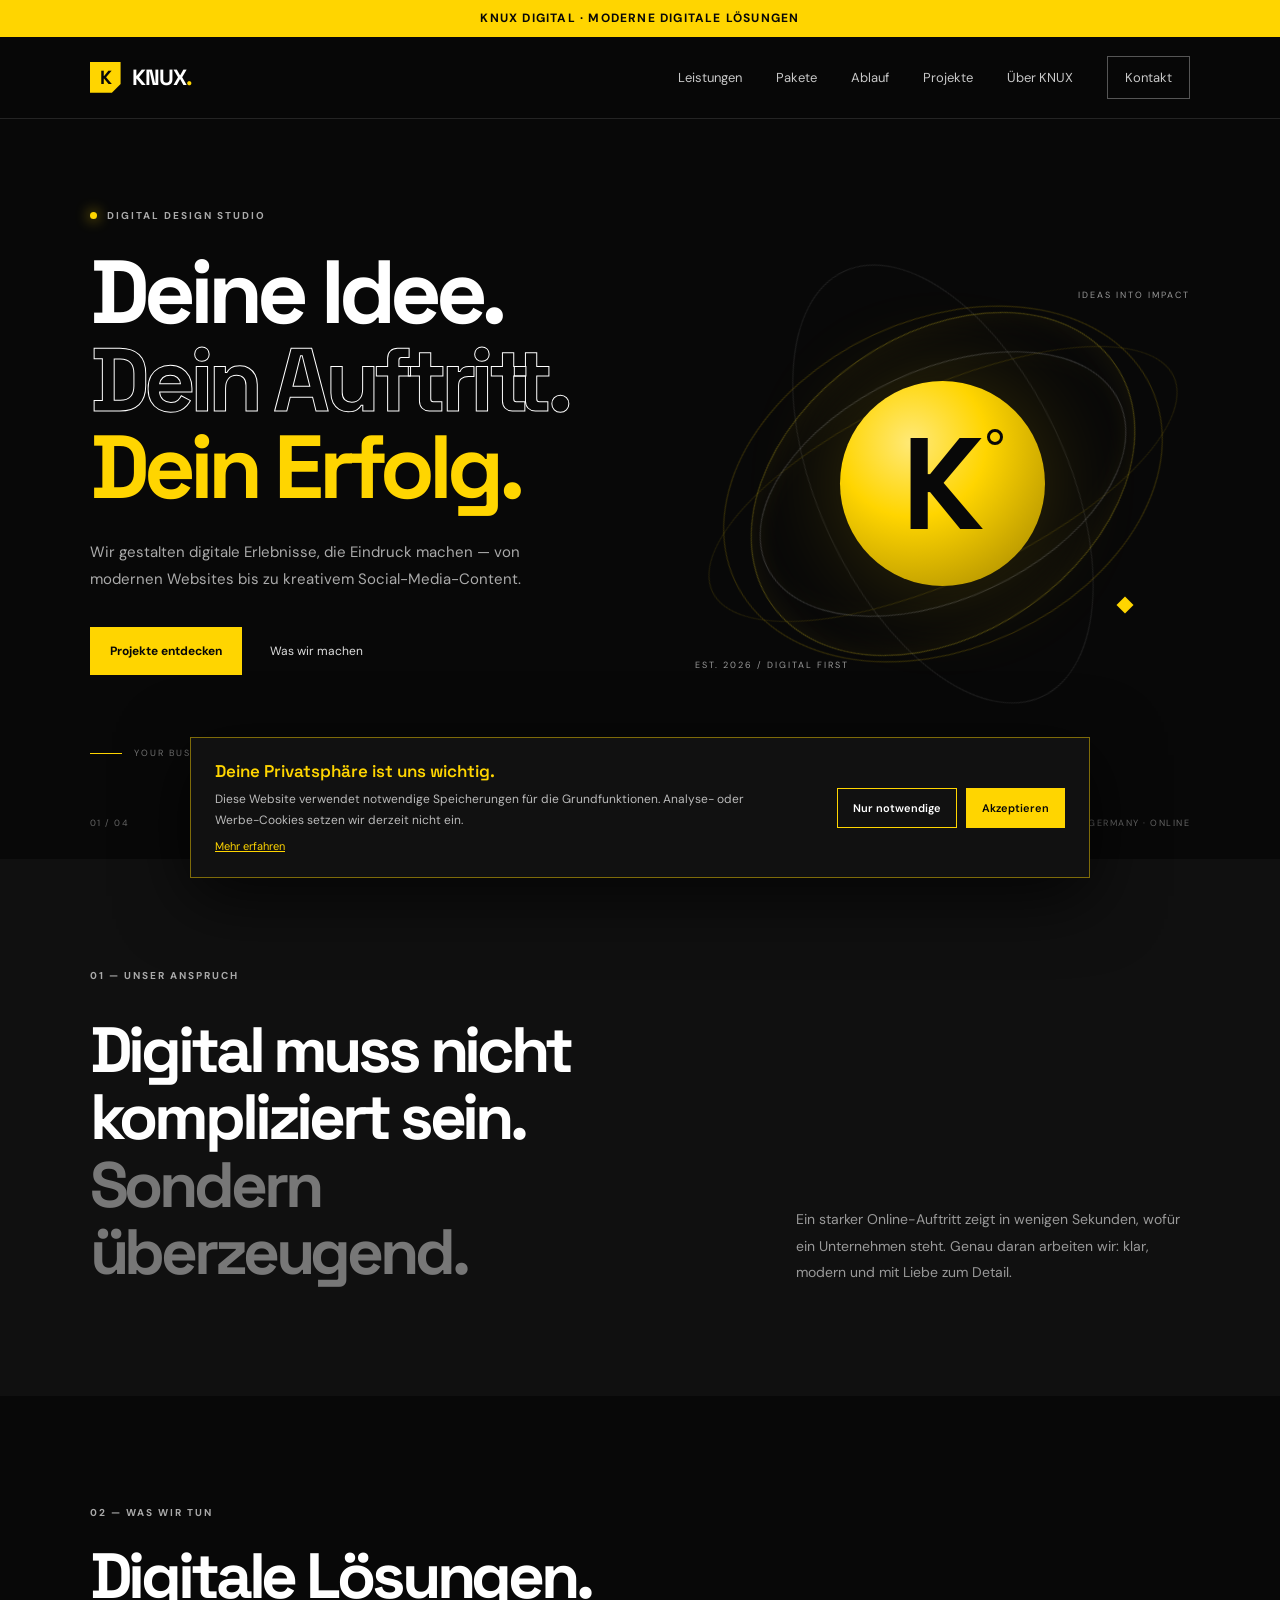
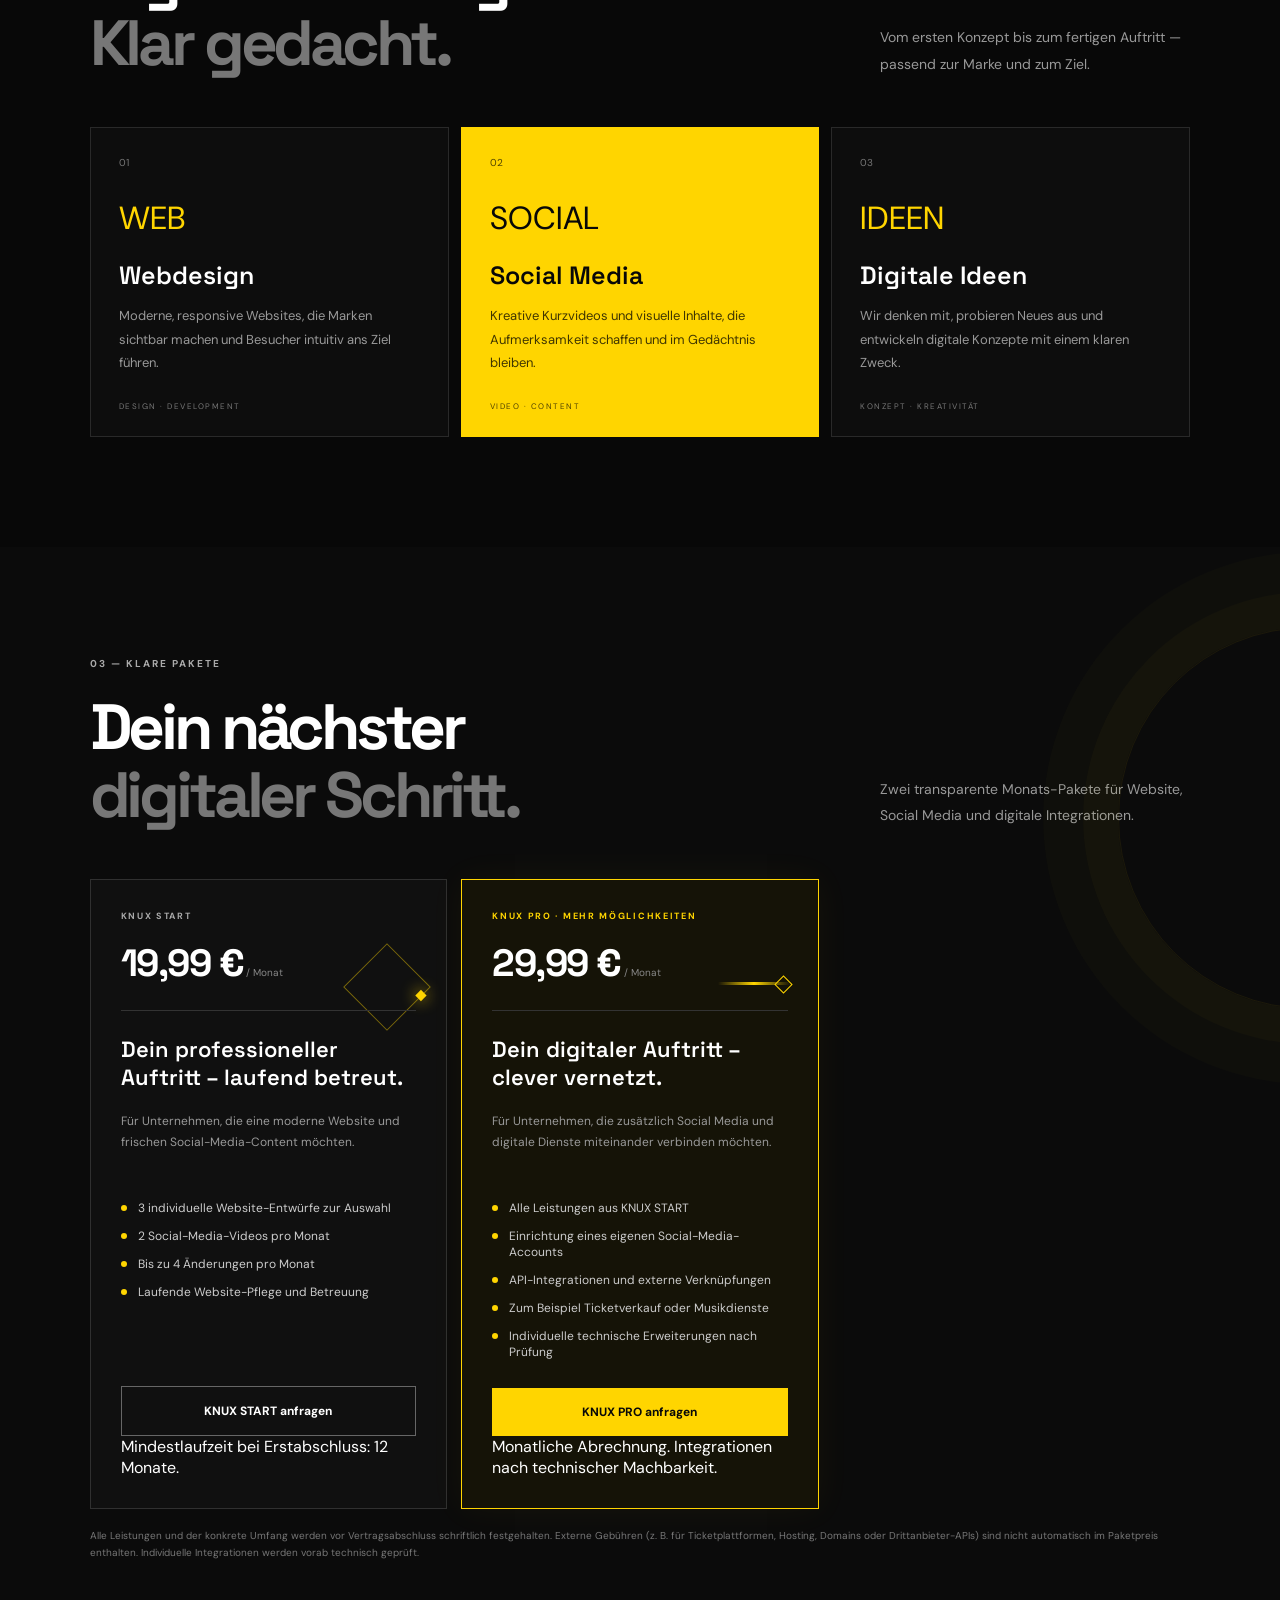
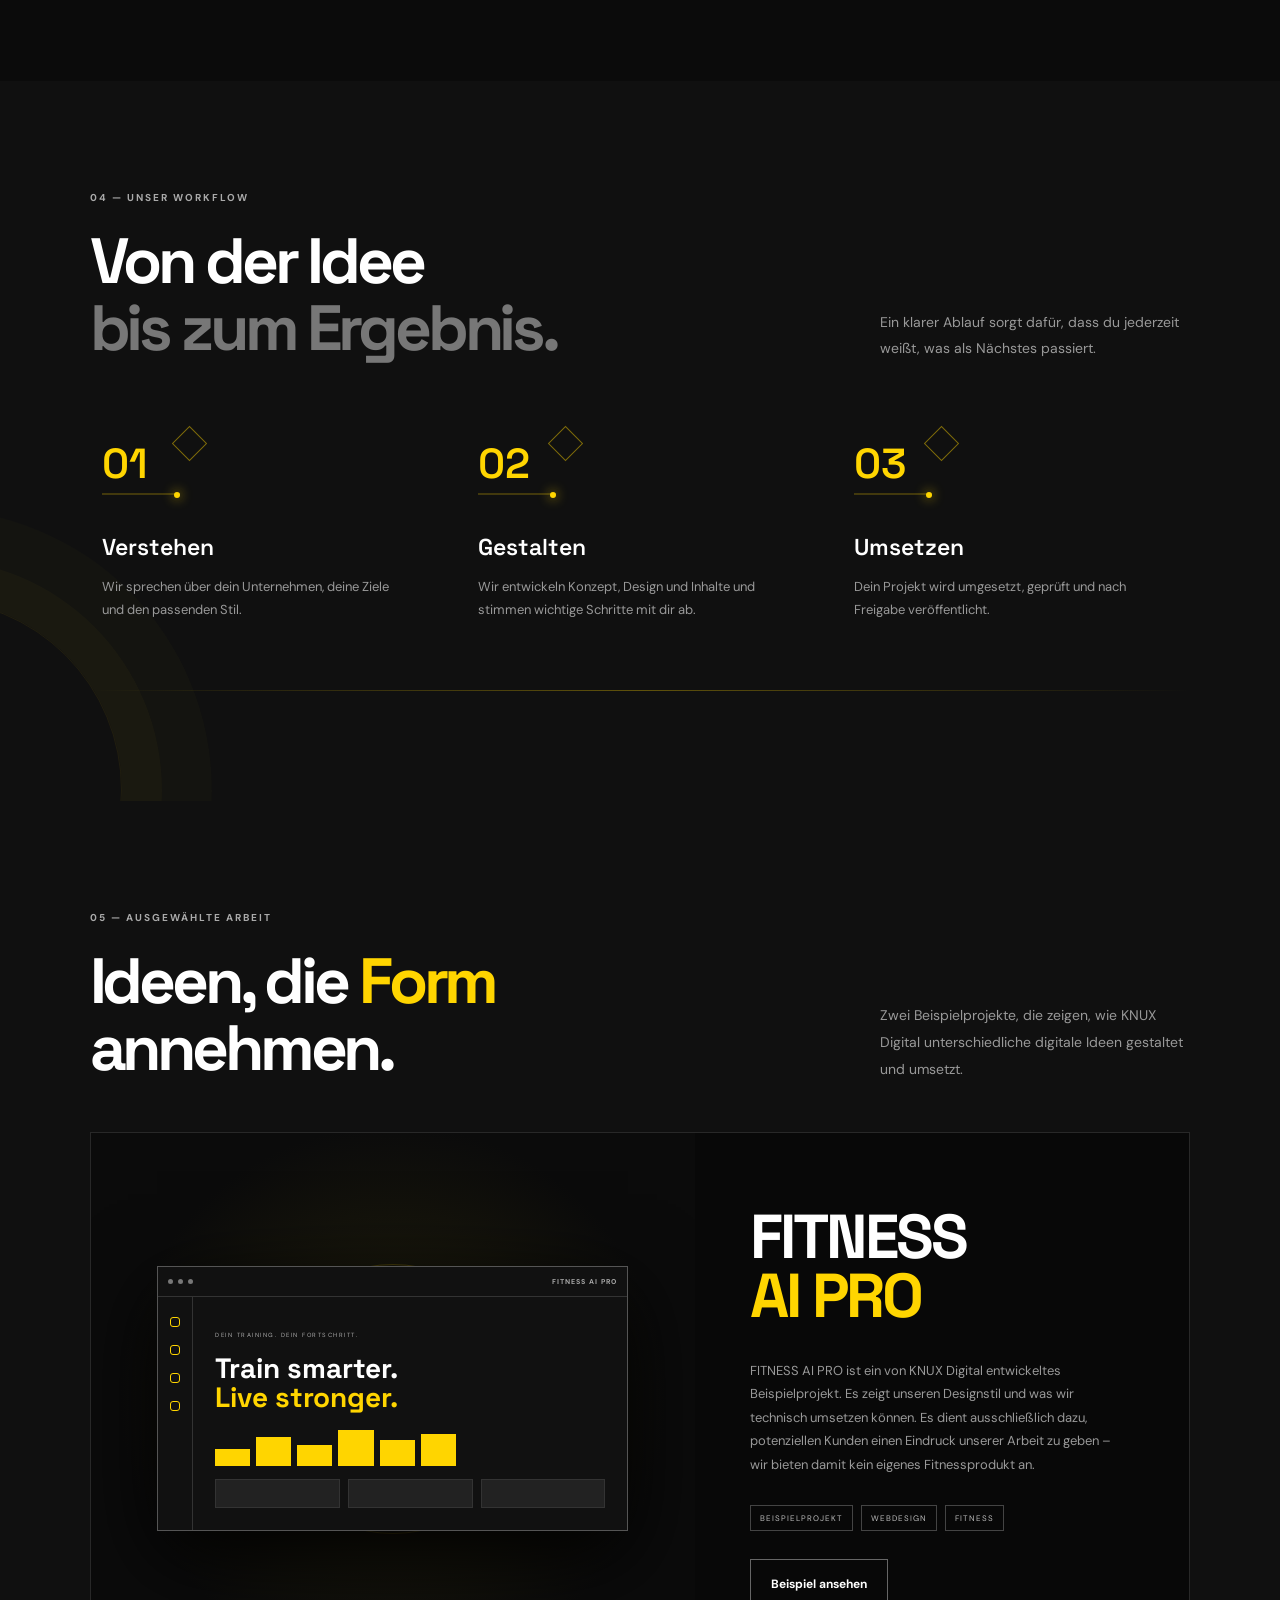
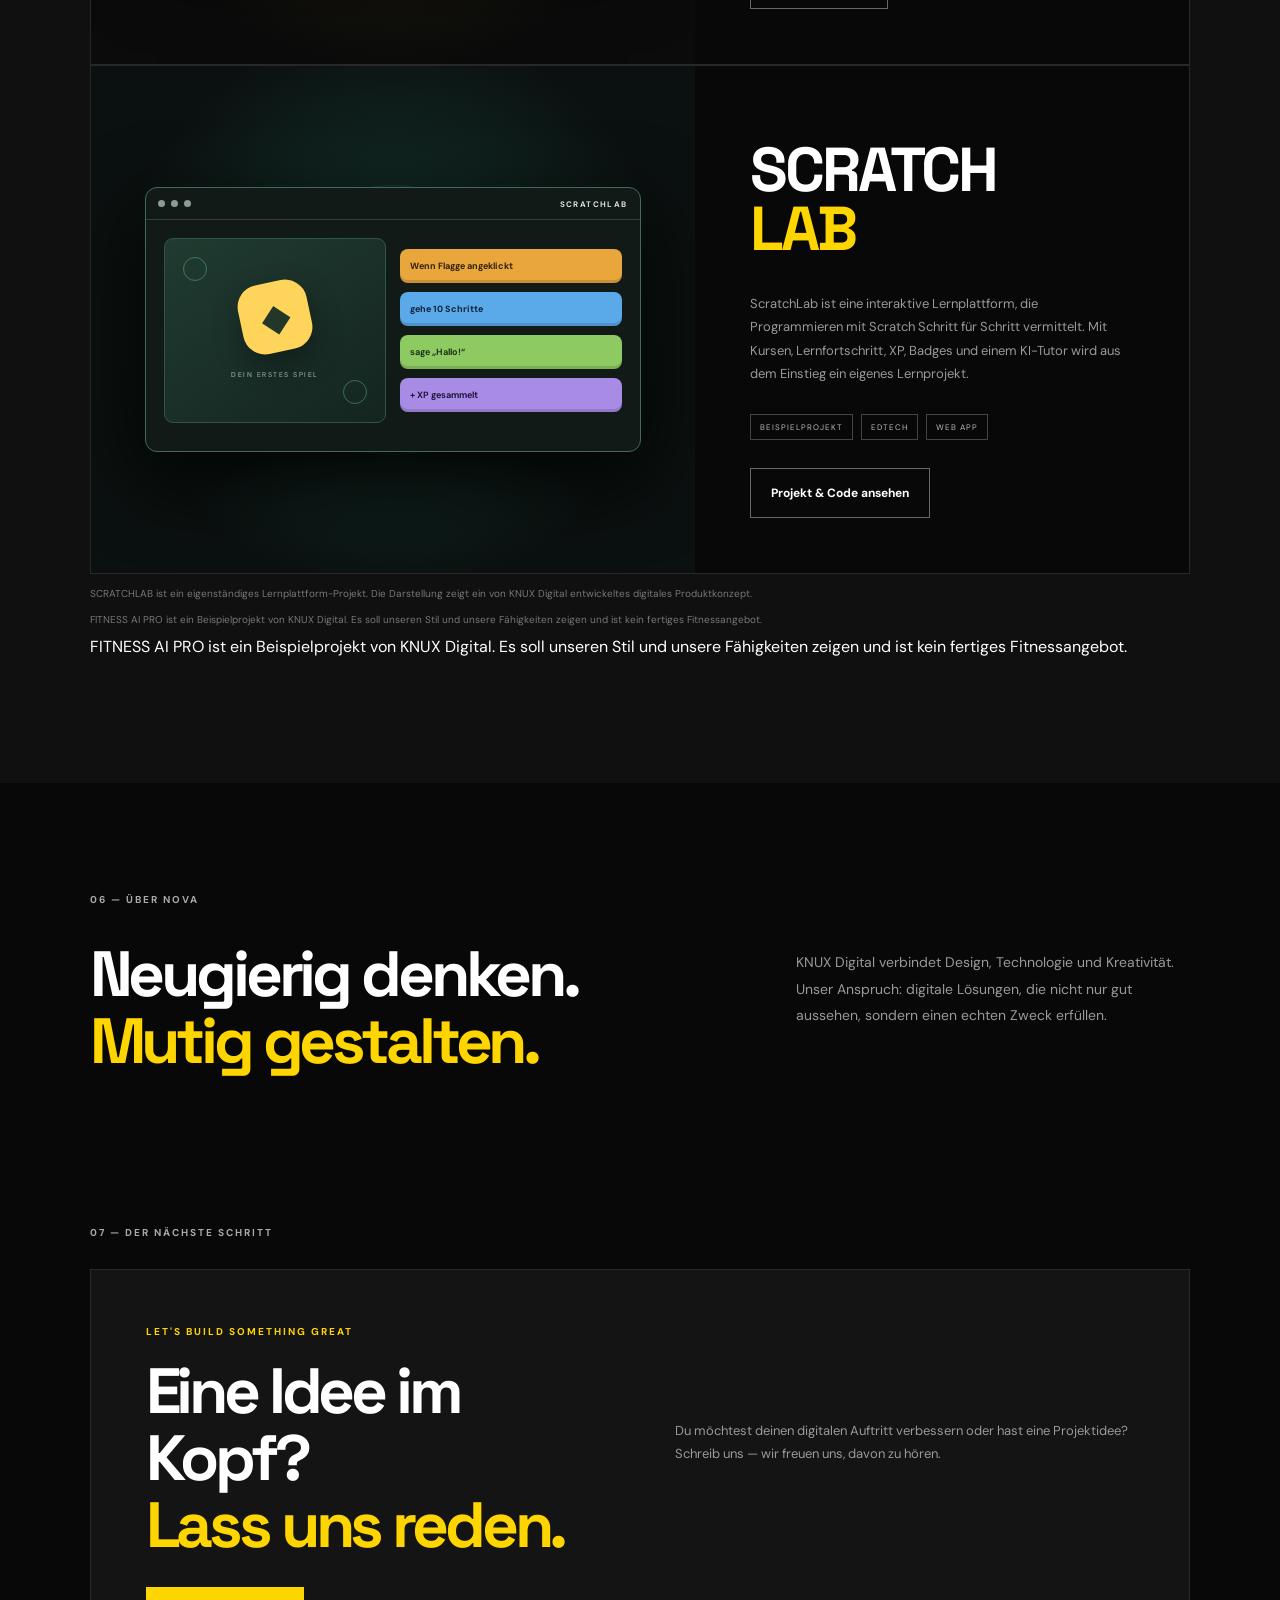
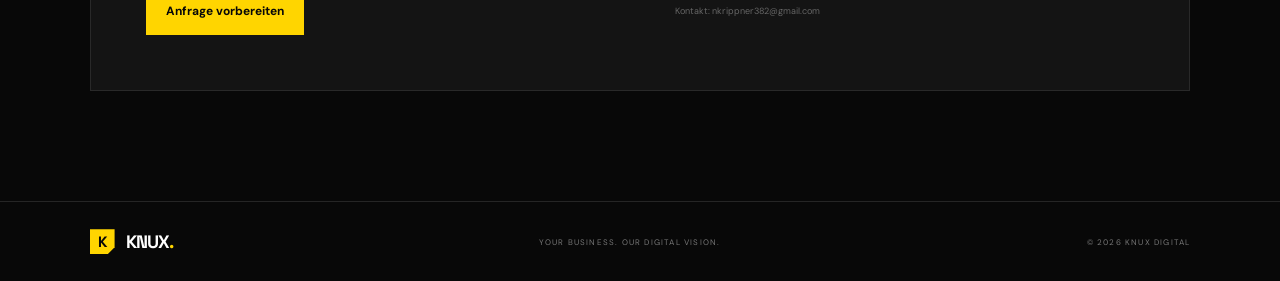
==== commit 3d030275: "Rebrand NOVA to KNUX and introduce new monthly packages" ====
--- a/index.html
+++ b/index.html
@@ -2,46 +2,45 @@
 <html lang="de">
 <head>
 <meta charset="utf-8"><meta name="viewport" content="width=device-width,initial-scale=1">
-<meta name="theme-color" content="#080808"><meta name="description" content="NOVA Digital – moderne Websites und kreative digitale Lösungen.">
-<title>NOVA Digital — Your Business. Our Digital Vision.</title>
+<meta name="theme-color" content="#080808"><meta name="description" content="KNUX Digital – moderne Websites und kreative digitale Lösungen.">
+<title>KNUX Digital — Your Business. Our Digital Vision.</title>
 <link rel="preconnect" href="https://fonts.googleapis.com"><link rel="preconnect" href="https://fonts.gstatic.com" crossorigin>
 <link href="https://fonts.googleapis.com/css2?family=DM+Sans:wght@400;500;600;700&family=Space+Grotesk:wght@400;500;600;700&display=swap" rel="stylesheet">
 <link rel="stylesheet" href="style.css">
 </head>
 <body>
-<div style="background:#FFD500;color:#080808;text-align:center;padding:10px 16px;font:700 12px/1.4 'DM Sans',sans-serif;letter-spacing:1.2px;">NOVA DIGITAL · MODERNE DIGITALE LÖSUNGEN</div>
-<header class="site-header"><a class="brand" href="#start"><span class="brand-mark">N</span><span>NOVA<span class="yellow">.</span></span></a><button class="menu-toggle" aria-label="Menü öffnen" aria-expanded="false">MENÜ</button>
-<nav class="nav"><a href="#leistungen">Leistungen</a><a href="#pakete">Pakete</a><a href="#ablauf">Ablauf</a><a href="#projekte">Projekte</a><a href="#about">Über NOVA</a><a class="nav-cta" href="#kontakt">Kontakt</a></nav></header>
+<div style="background:#FFD500;color:#080808;text-align:center;padding:10px 16px;font:700 12px/1.4 'DM Sans',sans-serif;letter-spacing:1.2px;">KNUX DIGITAL · MODERNE DIGITALE LÖSUNGEN</div>
+<header class="site-header"><a class="brand" href="#start"><span class="brand-mark">K</span><span>KNUX<span class="yellow">.</span></span></a><button class="menu-toggle" aria-label="Menü öffnen" aria-expanded="false">MENÜ</button>
+<nav class="nav"><a href="#leistungen">Leistungen</a><a href="#pakete">Pakete</a><a href="#ablauf">Ablauf</a><a href="#projekte">Projekte</a><a href="#about">Über KNUX</a><a class="nav-cta" href="#kontakt">Kontakt</a></nav></header>
 <main>
 <section class="hero section" id="start"><div class="hero-copy"><div class="eyebrow"><span class="pulse"></span>DIGITAL DESIGN STUDIO</div>
 <h1>Deine Idee.<br><span class="outline">Dein Auftritt.</span><br><span class="yellow">Dein Erfolg.</span></h1>
 <p class="hero-lead">Wir gestalten digitale Erlebnisse, die Eindruck machen — von modernen Websites bis zu kreativem Social-Media-Content.</p>
 <div class="hero-actions"><a class="button button-yellow" href="#projekte">Projekte entdecken</a><a class="text-link" href="#leistungen">Was wir machen</a></div>
 <div class="hero-note"><span class="note-line"></span>YOUR BUSINESS. OUR DIGITAL VISION.</div></div>
-<div class="hero-art"><div class="art-orbit orbit-one"></div><div class="art-orbit orbit-two"></div><div class="art-orbit orbit-three"></div><div class="art-orbit orbit-four"></div><div class="art-orbit orbit-five"></div><div class="art-core">N<i></i></div><div class="art-label label-top">IDEAS INTO IMPACT</div><div class="art-label label-bottom">EST. 2026 / DIGITAL FIRST</div><div class="art-square"></div></div>
+<div class="hero-art"><div class="art-orbit orbit-one"></div><div class="art-orbit orbit-two"></div><div class="art-orbit orbit-three"></div><div class="art-orbit orbit-four"></div><div class="art-orbit orbit-five"></div><div class="art-core">K<i></i></div><div class="art-label label-top">IDEAS INTO IMPACT</div><div class="art-label label-bottom">EST. 2026 / DIGITAL FIRST</div><div class="art-square"></div></div>
 <div class="hero-bottom"><span>01 / 04</span><span>SCROLL TO EXPLORE</span><span>GERMANY · ONLINE</span></div></section>
 <section class="intro section"><div class="section-kicker">01 — UNSER ANSPRUCH</div><div class="intro-grid"><h2>Digital muss nicht kompliziert sein. <span class="muted">Sondern überzeugend.</span></h2><p>Ein starker Online-Auftritt zeigt in wenigen Sekunden, wofür ein Unternehmen steht. Genau daran arbeiten wir: klar, modern und mit Liebe zum Detail.</p></div></section>
 <section class="services section" id="leistungen"><div class="section-head"><div><div class="section-kicker">02 — WAS WIR TUN</div><h2>Digitale Lösungen.<br><span class="muted">Klar gedacht.</span></h2></div><p>Vom ersten Konzept bis zum fertigen Auftritt — passend zur Marke und zum Ziel.</p></div>
 <div class="service-grid"><article class="service-card"><div class="service-number">01</div><div class="service-icon">WEB</div><h3>Webdesign</h3><p>Moderne, responsive Websites, die Marken sichtbar machen und Besucher intuitiv ans Ziel führen.</p><span class="service-tag">DESIGN · DEVELOPMENT</span></article>
 <article class="service-card featured"><div class="service-number">02</div><div class="service-icon">SOCIAL</div><h3>Social Media</h3><p>Kreative Kurzvideos und visuelle Inhalte, die Aufmerksamkeit schaffen und im Gedächtnis bleiben.</p><span class="service-tag">VIDEO · CONTENT</span></article>
 <article class="service-card"><div class="service-number">03</div><div class="service-icon">IDEEN</div><h3>Digitale Ideen</h3><p>Wir denken mit, probieren Neues aus und entwickeln digitale Konzepte mit einem klaren Zweck.</p><span class="service-tag">KONZEPT · KREATIVITÄT</span></article></div></section>
-<section class="pricing section" id="pakete"><div class="section-head"><div><div class="section-kicker">03 — KLARE PAKETE</div><h2>Dein nächster<br><span class="muted">digitaler Schritt.</span></h2></div><p>Faire Einstiegspreise und ein laufendes Social-Media-Angebot. Individuelle Wünsche stimmen wir vorher transparent ab.</p></div>
+<section class="pricing section" id="pakete"><div class="section-head"><div><div class="section-kicker">03 — KLARE PAKETE</div><h2>Dein nächster<br><span class="muted">digitaler Schritt.</span></h2></div><p>Zwei transparente Monats-Pakete für Website, Social Media und digitale Integrationen.</p></div>
 <div class="pricing-grid">
-<article class="price-card reveal"><span class="price-motion" aria-hidden="true"></span><div class="price-top"><span class="price-label">STARTER</span><span class="price-number">299 € VB<small> einmalig</small></span></div><h3>Ein starker erster Eindruck.</h3><p>Für kleine Unternehmen, die online professionell starten möchten.</p><ul><li>One-Page-Website</li><li>Modernes, responsives Design</li><li>Kontaktmöglichkeit</li><li>SEO-Basics</li></ul><a class="button button-outline" href="https://mail.google.com/mail/?view=cm&fs=1&to=nkrippner382%40gmail.com&su=Anfrage%20Starter-Paket">Starter anfragen</a></article>
-<article class="price-card price-highlight reveal"><span class="price-motion" aria-hidden="true"></span><div class="price-top"><span class="price-label">PREMIUM WEBSITE · BELIEBT</span><span class="price-number">399 € VB<small> einmalig</small></span></div><h3>Mehr Platz für deine Marke.</h3><p>Für Unternehmen, die Leistungen und Angebot umfassender präsentieren möchten.</p><ul><li>Website mit bis zu 5 Seiten</li><li>Individuelles Design</li><li>Kontaktformular</li><li>Responsive Umsetzung</li><li>SEO-Basics</li><li>Optional: API-Anbindungen</li></ul><a class="button button-yellow" href="https://mail.google.com/mail/?view=cm&fs=1&to=nkrippner382%40gmail.com&su=Anfrage%20Premium-Website">Premium-Website anfragen</a></article>
-<article class="price-card price-monthly reveal"><span class="price-motion" aria-hidden="true"></span><div class="price-top"><span class="price-label">PREMIUM · SOCIAL MEDIA</span><span class="price-number">249 € VB<small> / Monat</small></span></div><h3>Regelmäßig sichtbar bleiben.</h3><p>Für Unternehmen, die kontinuierlich frischen Content veröffentlichen möchten.</p><ul><li>4 kurze Video-Clips pro Monat</li><li>4 Post- oder Story-Designs</li><li>Monatliche Content-Planung</li><li>Optimiert für Social Media</li><li>Auswertung und Abstimmung</li></ul><a class="button button-outline" href="https://mail.google.com/mail/?view=cm&fs=1&to=nkrippner382%40gmail.com&su=Anfrage%20Premium%20Social%20Media">Premium anfragen</a></article>
-</div><p class="pricing-note">Einstiegspreise. Beim Premium-Paket werden Videomaterial und Informationen vom Kunden bereitgestellt; Dreharbeiten, Werbebudget und zusätzliche Leistungen sind nicht enthalten. Website-Erstellung kann separat ergänzt werden. Umfang und Laufzeit werden vorab schriftlich vereinbart.</p></section>
+<article class="price-card reveal"><span class="price-motion" aria-hidden="true"></span><div class="price-top"><span class="price-label">KNUX START</span><span class="price-number">19,99 €<small> / Monat</small></span></div><h3>Dein professioneller Auftritt – laufend betreut.</h3><p>Für Unternehmen, die eine moderne Website und frischen Social-Media-Content möchten.</p><ul><li>3 individuelle Website-Entwürfe zur Auswahl</li><li>2 Social-Media-Videos pro Monat</li><li>Bis zu 4 Änderungen pro Monat</li><li>Laufende Website-Pflege und Betreuung</li></ul><a class="button button-outline" href="https://mail.google.com/mail/?view=cm&fs=1&to=nkrippner382%40gmail.com&su=Anfrage%20KNUX%20START">KNUX START anfragen</a><span class="price-term">Mindestlaufzeit bei Erstabschluss: 12 Monate.</span></article>
+<article class="price-card price-highlight reveal"><span class="price-motion" aria-hidden="true"></span><div class="price-top"><span class="price-label">KNUX PRO · MEHR MÖGLICHKEITEN</span><span class="price-number">29,99 €<small> / Monat</small></span></div><h3>Dein digitaler Auftritt – clever vernetzt.</h3><p>Für Unternehmen, die zusätzlich Social Media und digitale Dienste miteinander verbinden möchten.</p><ul><li>Alle Leistungen aus KNUX START</li><li>Einrichtung eines eigenen Social-Media-Accounts</li><li>API-Integrationen und externe Verknüpfungen</li><li>Zum Beispiel Ticketverkauf oder Musikdienste</li><li>Individuelle technische Erweiterungen nach Prüfung</li></ul><a class="button button-yellow" href="https://mail.google.com/mail/?view=cm&fs=1&to=nkrippner382%40gmail.com&su=Anfrage%20KNUX%20PRO">KNUX PRO anfragen</a><span class="price-term">Monatliche Abrechnung. Integrationen nach technischer Machbarkeit.</span></article>
+</div><p class="pricing-note">Alle Leistungen und der konkrete Umfang werden vor Vertragsabschluss schriftlich festgehalten. Externe Gebühren (z. B. für Ticketplattformen, Hosting, Domains oder Drittanbieter-APIs) sind nicht automatisch im Paketpreis enthalten. Individuelle Integrationen werden vorab technisch geprüft.</p></section>
 <section class="process section" id="ablauf"><div class="section-head"><div><div class="section-kicker">04 — UNSER WORKFLOW</div><h2>Von der Idee<br><span class="muted">bis zum Ergebnis.</span></h2></div><p>Ein klarer Ablauf sorgt dafür, dass du jederzeit weißt, was als Nächstes passiert.</p></div><div class="process-grid">
 <article class="process-step reveal"><div class="process-marker"><span>01</span><i></i></div><h3>Verstehen</h3><p>Wir sprechen über dein Unternehmen, deine Ziele und den passenden Stil.</p></article>
 <article class="process-step reveal"><div class="process-marker"><span>02</span><i></i></div><h3>Gestalten</h3><p>Wir entwickeln Konzept, Design und Inhalte und stimmen wichtige Schritte mit dir ab.</p></article>
 <article class="process-step reveal"><div class="process-marker"><span>03</span><i></i></div><h3>Umsetzen</h3><p>Dein Projekt wird umgesetzt, geprüft und nach Freigabe veröffentlicht.</p></article>
 </div><div class="process-line"></div></section>
-<section class="projects section" id="projekte"><div class="section-head"><div><div class="section-kicker">05 — AUSGEWÄHLTE ARBEIT</div><h2>Ideen, die <span class="yellow">Form</span><br>annehmen.</h2></div><p>Zwei Beispielprojekte, die zeigen, wie NOVA Digital unterschiedliche digitale Ideen gestaltet und umsetzt.</p></div>
+<section class="projects section" id="projekte"><div class="section-head"><div><div class="section-kicker">05 — AUSGEWÄHLTE ARBEIT</div><h2>Ideen, die <span class="yellow">Form</span><br>annehmen.</h2></div><p>Zwei Beispielprojekte, die zeigen, wie KNUX Digital unterschiedliche digitale Ideen gestaltet und umsetzt.</p></div>
 <article class="project-card"><div class="project-visual"><div class="mock-window"><div class="mock-top"><span></span><span></span><span></span><b>FITNESS AI PRO</b></div><div class="mock-content"><div class="mock-side"><i></i><i></i><i></i><i></i></div><div class="mock-main"><small>DEIN TRAINING. DEIN FORTSCHRITT.</small><strong>Train smarter.<br><em>Live stronger.</em></strong><div class="mock-bars"><i></i><i></i><i></i><i></i><i></i><i></i></div><div class="mock-panel"><span></span><span></span><span></span></div></div></div></div><div class="project-orb"></div></div>
-<div class="project-info"><h3>FITNESS<br><span class="yellow">AI PRO</span></h3><p>FITNESS AI PRO ist ein von NOVA Digital entwickeltes Beispielprojekt. Es zeigt unseren Designstil und was wir technisch umsetzen können. Es dient ausschließlich dazu, potenziellen Kunden einen Eindruck unserer Arbeit zu geben – wir bieten damit kein eigenes Fitnessprodukt an.</p><div class="chips"><span>BEISPIELPROJEKT</span><span>WEBDESIGN</span><span>FITNESS</span></div><a class="button button-outline" href="https://fitness-ai-pro.onrender.com" target="_blank" rel="noopener">Beispiel ansehen</a></div></article>
+<div class="project-info"><h3>FITNESS<br><span class="yellow">AI PRO</span></h3><p>FITNESS AI PRO ist ein von KNUX Digital entwickeltes Beispielprojekt. Es zeigt unseren Designstil und was wir technisch umsetzen können. Es dient ausschließlich dazu, potenziellen Kunden einen Eindruck unserer Arbeit zu geben – wir bieten damit kein eigenes Fitnessprodukt an.</p><div class="chips"><span>BEISPIELPROJEKT</span><span>WEBDESIGN</span><span>FITNESS</span></div><a class="button button-outline" href="https://fitness-ai-pro.onrender.com" target="_blank" rel="noopener">Beispiel ansehen</a></div></article>
 <article class="project-card scratchlab-card"><div class="project-visual scratch-visual"><div class="scratch-window"><div class="scratch-top"><span></span><span></span><span></span><b>SCRATCHLAB</b></div><div class="scratch-workspace"><div class="scratch-stage"><div class="scratch-cat">◆</div><small>DEIN ERSTES SPIEL</small></div><div class="scratch-blocks"><span>Wenn Flagge angeklickt</span><span>gehe 10 Schritte</span><span>sage „Hallo!“</span><span>+ XP gesammelt</span></div></div></div><div class="scratch-orb"></div></div><div class="project-info"><h3>SCRATCH<br><span class="yellow">LAB</span></h3><p>ScratchLab ist eine interaktive Lernplattform, die Programmieren mit Scratch Schritt für Schritt vermittelt. Mit Kursen, Lernfortschritt, XP, Badges und einem KI-Tutor wird aus dem Einstieg ein eigenes Lernprojekt.</p><div class="chips"><span>BEISPIELPROJEKT</span><span>EDTECH</span><span>WEB APP</span></div><a class="button button-outline" href="https://github.com/nathankri12-byte/scratchlab" target="_blank" rel="noopener">Projekt &amp; Code ansehen</a></div></article>
-<p class="project-disclaimer">SCRATCHLAB ist ein eigenständiges Lernplattform-Projekt. Die Darstellung zeigt ein von NOVA Digital entwickeltes digitales Produktkonzept.</p>
-<p class="project-disclaimer">FITNESS AI PRO ist ein Beispielprojekt von NOVA Digital. Es soll unseren Stil und unsere Fähigkeiten zeigen und ist kein fertiges Fitnessangebot.</p>FITNESS AI PRO ist ein Beispielprojekt von NOVA Digital. Es soll unseren Stil und unsere Fähigkeiten zeigen und ist kein fertiges Fitnessangebot.</p></section>
-<section class="about section" id="about"><div class="section-kicker">06 — ÜBER NOVA</div><div class="about-grid"><h2>Neugierig denken.<br><span class="yellow">Mutig gestalten.</span></h2><div><p>NOVA Digital verbindet Design, Technologie und Kreativität. Unser Anspruch: digitale Lösungen, die nicht nur gut aussehen, sondern einen echten Zweck erfüllen.</p></div></div></section>
+<p class="project-disclaimer">SCRATCHLAB ist ein eigenständiges Lernplattform-Projekt. Die Darstellung zeigt ein von KNUX Digital entwickeltes digitales Produktkonzept.</p>
+<p class="project-disclaimer">FITNESS AI PRO ist ein Beispielprojekt von KNUX Digital. Es soll unseren Stil und unsere Fähigkeiten zeigen und ist kein fertiges Fitnessangebot.</p>FITNESS AI PRO ist ein Beispielprojekt von KNUX Digital. Es soll unseren Stil und unsere Fähigkeiten zeigen und ist kein fertiges Fitnessangebot.</p></section>
+<section class="about section" id="about"><div class="section-kicker">06 — ÜBER NOVA</div><div class="about-grid"><h2>Neugierig denken.<br><span class="yellow">Mutig gestalten.</span></h2><div><p>KNUX Digital verbindet Design, Technologie und Kreativität. Unser Anspruch: digitale Lösungen, die nicht nur gut aussehen, sondern einen echten Zweck erfüllen.</p></div></div></section>
 <section class="contact section" id="kontakt"><div class="section-kicker">07 — DER NÄCHSTE SCHRITT</div><div class="contact-panel"><div><div class="contact-overline">LET'S BUILD SOMETHING GREAT</div><h2>Eine Idee im Kopf?<br><span class="yellow">Lass uns reden.</span></h2></div><p>Du möchtest deinen digitalen Auftritt verbessern oder hast eine Projektidee? Schreib uns — wir freuen uns, davon zu hören.</p><a class="button button-yellow" href="https://mail.google.com/mail/?view=cm&fs=1&to=nkrippner382%40gmail.com&su=Projektanfrage%20NOVA%20Digital">Anfrage vorbereiten</a><span class="contact-note">Kontakt: nkrippner382@gmail.com</span></div></section>
-</main><aside class="cookie-banner" id="cookie-banner" role="dialog" aria-label="Cookie-Einstellungen" hidden><div class="cookie-copy"><strong>Deine Privatsphäre ist uns wichtig.</strong><p>Diese Website verwendet notwendige Speicherungen für die Grundfunktionen. Analyse- oder Werbe-Cookies setzen wir derzeit nicht ein.</p><a href="#kontakt" class="cookie-link">Mehr erfahren</a></div><div class="cookie-actions"><button class="cookie-button cookie-secondary" id="cookie-necessary">Nur notwendige</button><button class="cookie-button cookie-primary" id="cookie-accept">Akzeptieren</button></div></aside><footer class="footer"><a class="brand" href="#start"><span class="brand-mark">N</span><span>NOVA<span class="yellow">.</span></span></a><span>YOUR BUSINESS. OUR DIGITAL VISION.</span><span>© 2026 NOVA DIGITAL</span></footer><script src="script.js"></script></body></html>+</main><aside class="cookie-banner" id="cookie-banner" role="dialog" aria-label="Cookie-Einstellungen" hidden><div class="cookie-copy"><strong>Deine Privatsphäre ist uns wichtig.</strong><p>Diese Website verwendet notwendige Speicherungen für die Grundfunktionen. Analyse- oder Werbe-Cookies setzen wir derzeit nicht ein.</p><a href="#kontakt" class="cookie-link">Mehr erfahren</a></div><div class="cookie-actions"><button class="cookie-button cookie-secondary" id="cookie-necessary">Nur notwendige</button><button class="cookie-button cookie-primary" id="cookie-accept">Akzeptieren</button></div></aside><footer class="footer"><a class="brand" href="#start"><span class="brand-mark">K</span><span>KNUX<span class="yellow">.</span></span></a><span>YOUR BUSINESS. OUR DIGITAL VISION.</span><span>© 2026 KNUX DIGITAL</span></footer><script src="script.js"></script></body></html>
--- a/style.css
+++ b/style.css
@@ -64,3 +64,25 @@
 .cookie-primary{background:#ffd500;color:#080808}
 .cookie-button:hover{filter:brightness(1.12)}
 @media(max-width:650px){.cookie-banner{left:12px;right:12px;bottom:12px;padding:18px;display:block}.cookie-actions{margin-top:14px}.cookie-button{flex:1}.cookie-actions{display:flex}}
+
+
+/* SCRATCHLAB portfolio preview */
+.scratch-visual{background:radial-gradient(circle at 50% 48%,#173b32,#0b1110 70%)}
+.scratch-window{position:relative;z-index:1;width:82%;max-width:520px;min-height:265px;border:1px solid #45685c;border-radius:12px;background:#111a17;overflow:hidden;box-shadow:0 25px 80px #000}
+.scratch-top{height:32px;display:flex;align-items:center;gap:6px;padding:0 12px;border-bottom:1px solid #2c4138}
+.scratch-top span{width:7px;height:7px;border-radius:50%;background:#8a9b91}
+.scratch-top b{margin-left:auto;color:#d7e6de;font-size:8px;letter-spacing:1.4px}
+.scratch-workspace{display:grid;grid-template-columns:1fr 1fr;gap:14px;padding:18px}
+.scratch-stage{min-height:185px;position:relative;display:flex;align-items:center;justify-content:center;flex-direction:column;gap:18px;border:1px solid #315448;border-radius:9px;background:linear-gradient(145deg,#203b31,#14251f)}
+.scratch-stage:before,.scratch-stage:after{content:"";position:absolute;width:22px;height:22px;border:1px solid #5aa887;border-radius:50%;opacity:.55}
+.scratch-stage:before{top:18px;left:18px}.scratch-stage:after{right:18px;bottom:18px}
+.scratch-cat{width:70px;height:70px;display:grid;place-items:center;border-radius:22px;background:#ffd45a;color:#243629;font-size:38px;transform:rotate(-12deg);box-shadow:0 12px 30px #0005}
+.scratch-stage small{color:#a8c9b8;font-size:7px;letter-spacing:1.5px}
+.scratch-blocks{display:flex;flex-direction:column;justify-content:center;gap:9px}
+.scratch-blocks span{padding:11px 10px;border-radius:8px;background:#e9a63d;color:#30220c;font-size:9px;font-weight:700;box-shadow:inset 0 -3px #0002}
+.scratch-blocks span:nth-child(2){background:#5aa9e8;color:#102238}
+.scratch-blocks span:nth-child(3){background:#8dca62;color:#203219}
+.scratch-blocks span:nth-child(4){background:#a78be5;color:#24183d}
+.scratch-orb{position:absolute;width:270px;height:270px;border:1px solid #5ab58b35;border-radius:50%}
+@media(max-width:800px){.scratch-window{width:88%;min-height:235px}.scratch-workspace{gap:9px;padding:12px}.scratch-stage{min-height:165px}.scratch-blocks span{font-size:8px;padding:10px 7px}}
+@media(max-width:420px){.scratch-workspace{grid-template-columns:1fr 1fr}.scratch-stage{min-height:150px}.scratch-cat{width:55px;height:55px;font-size:30px}}
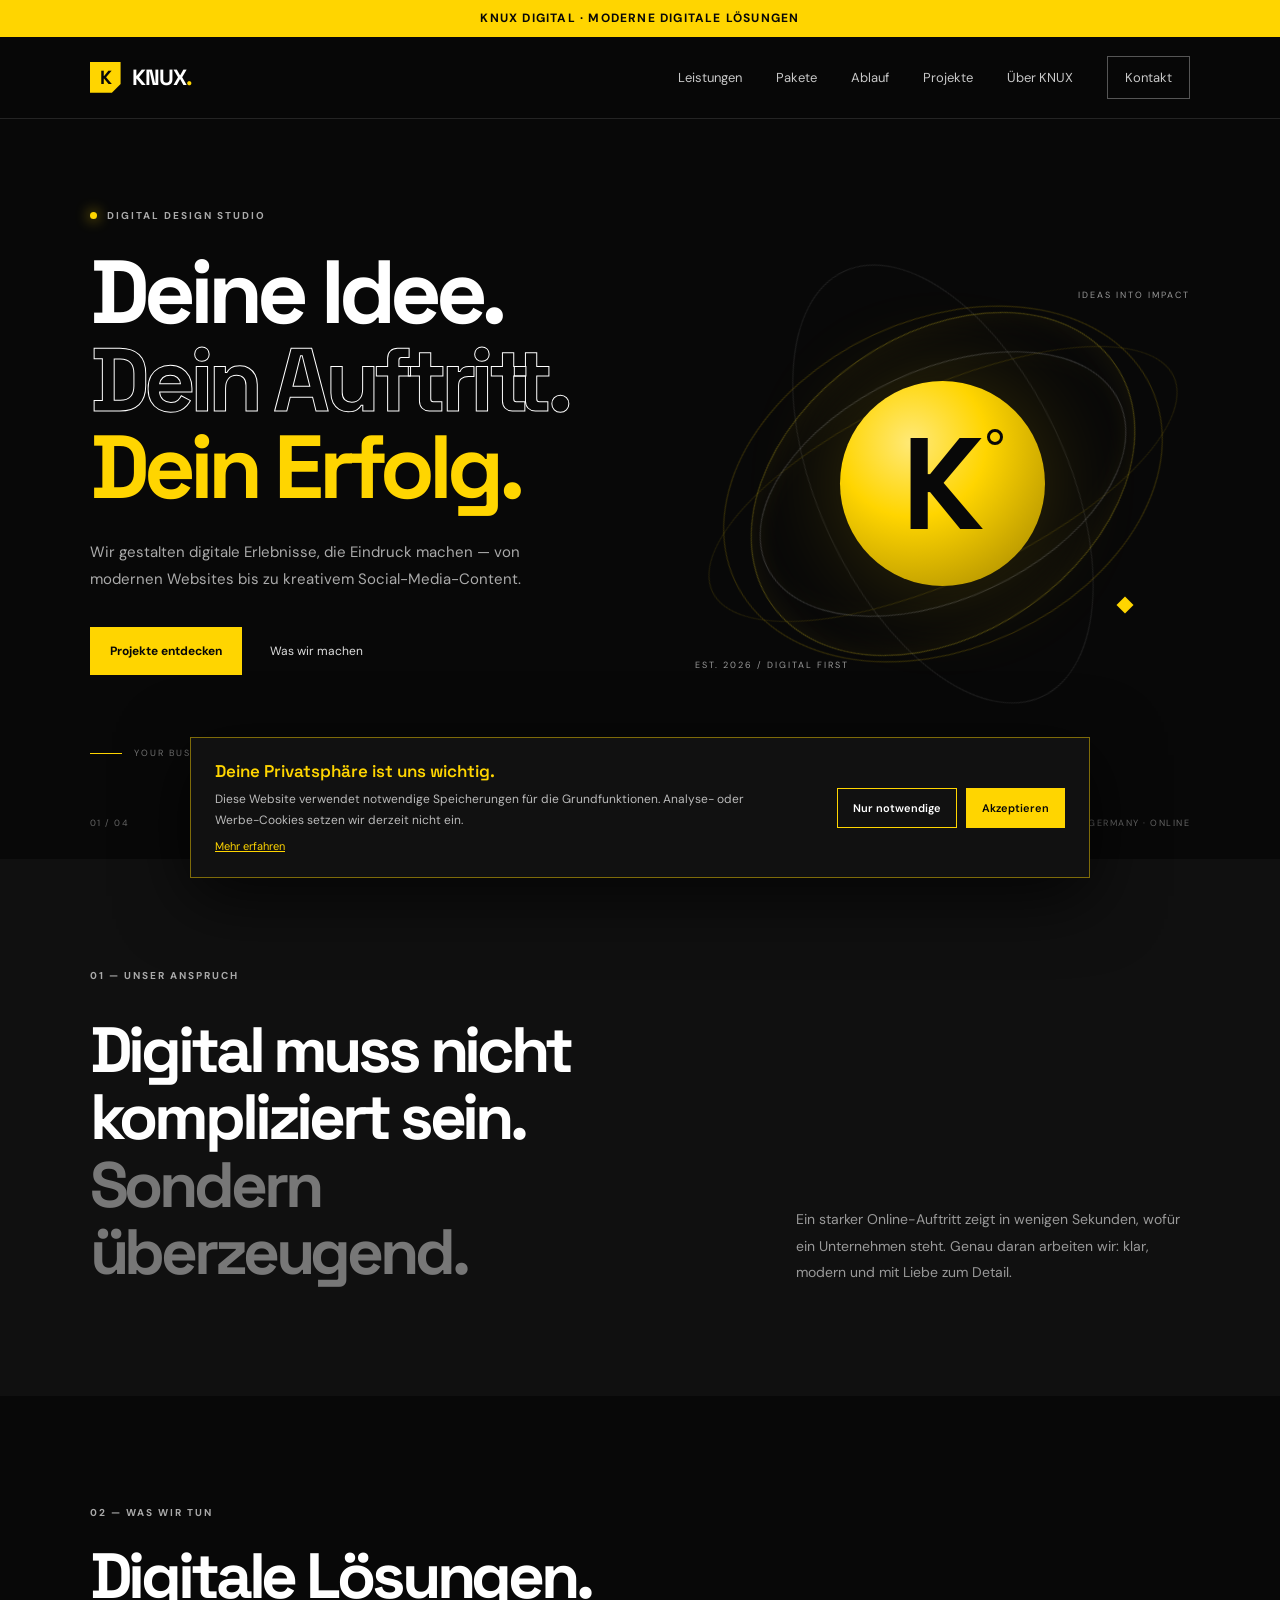
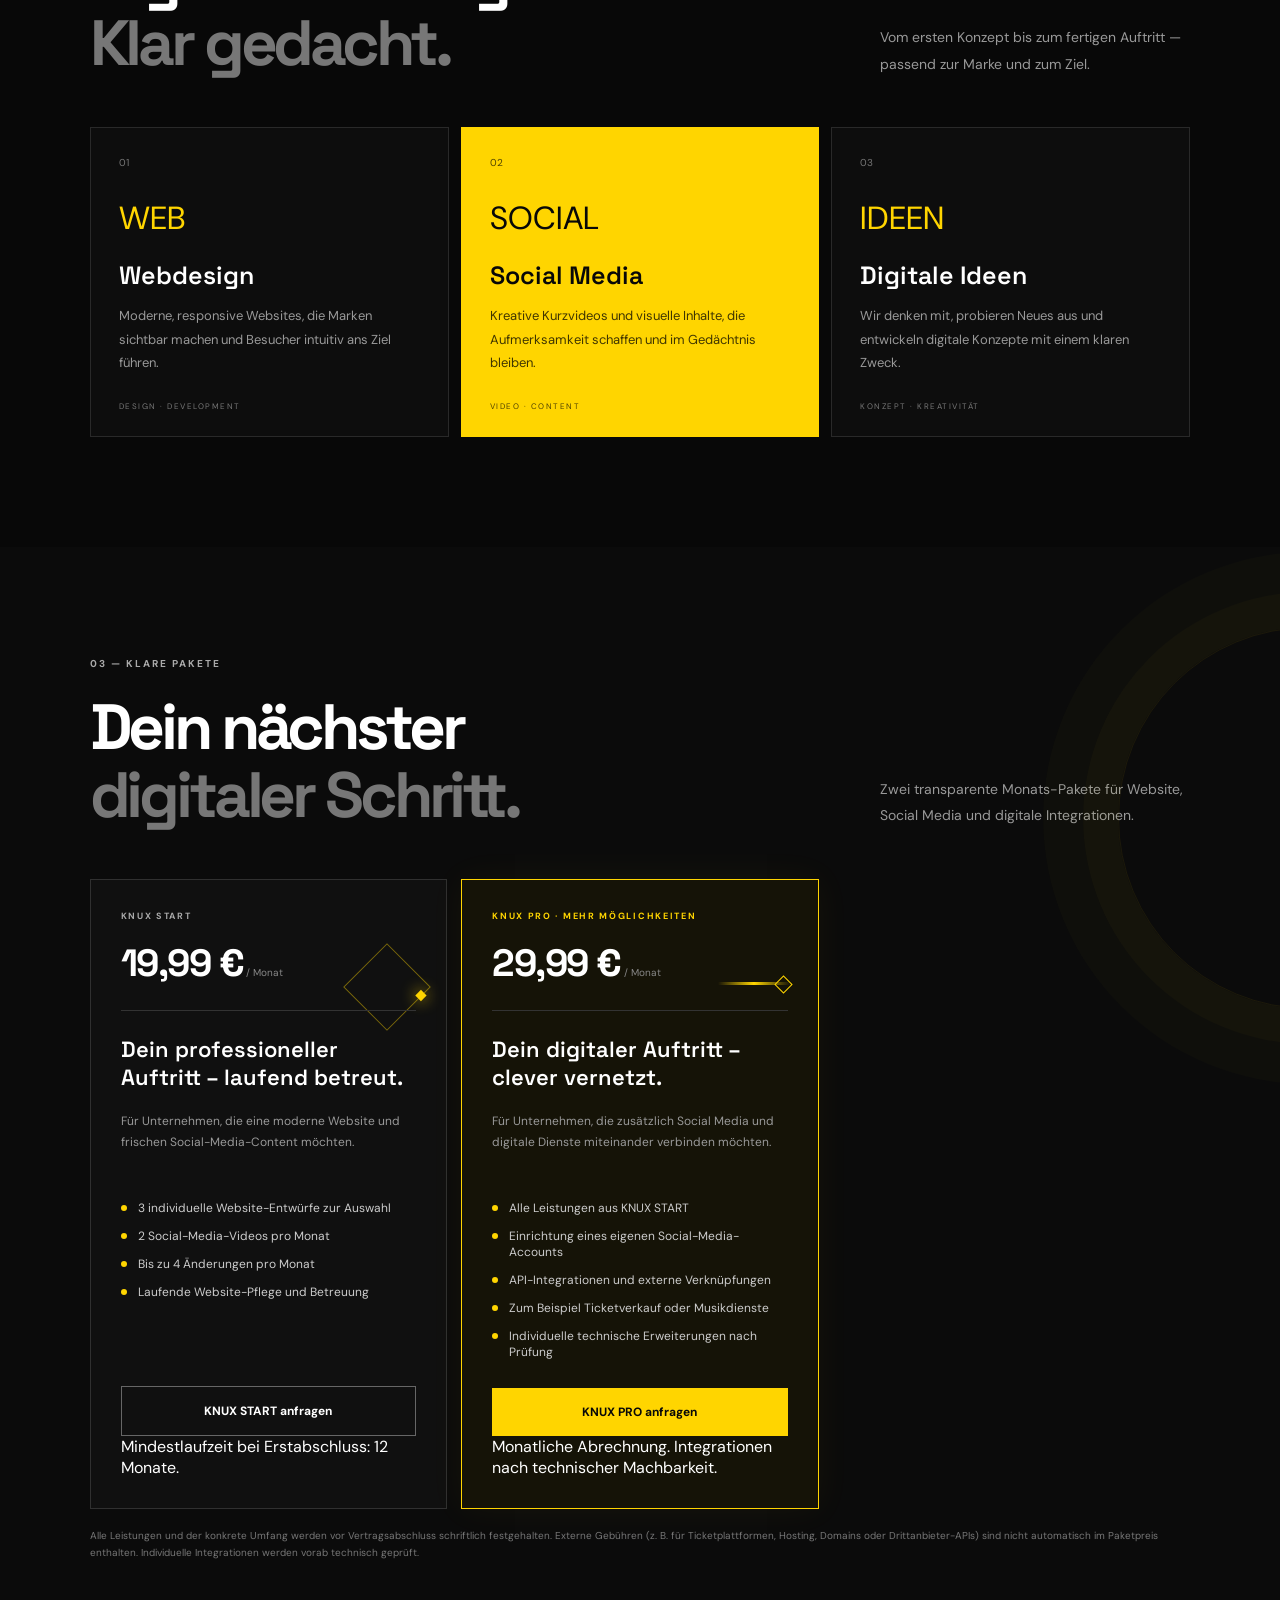
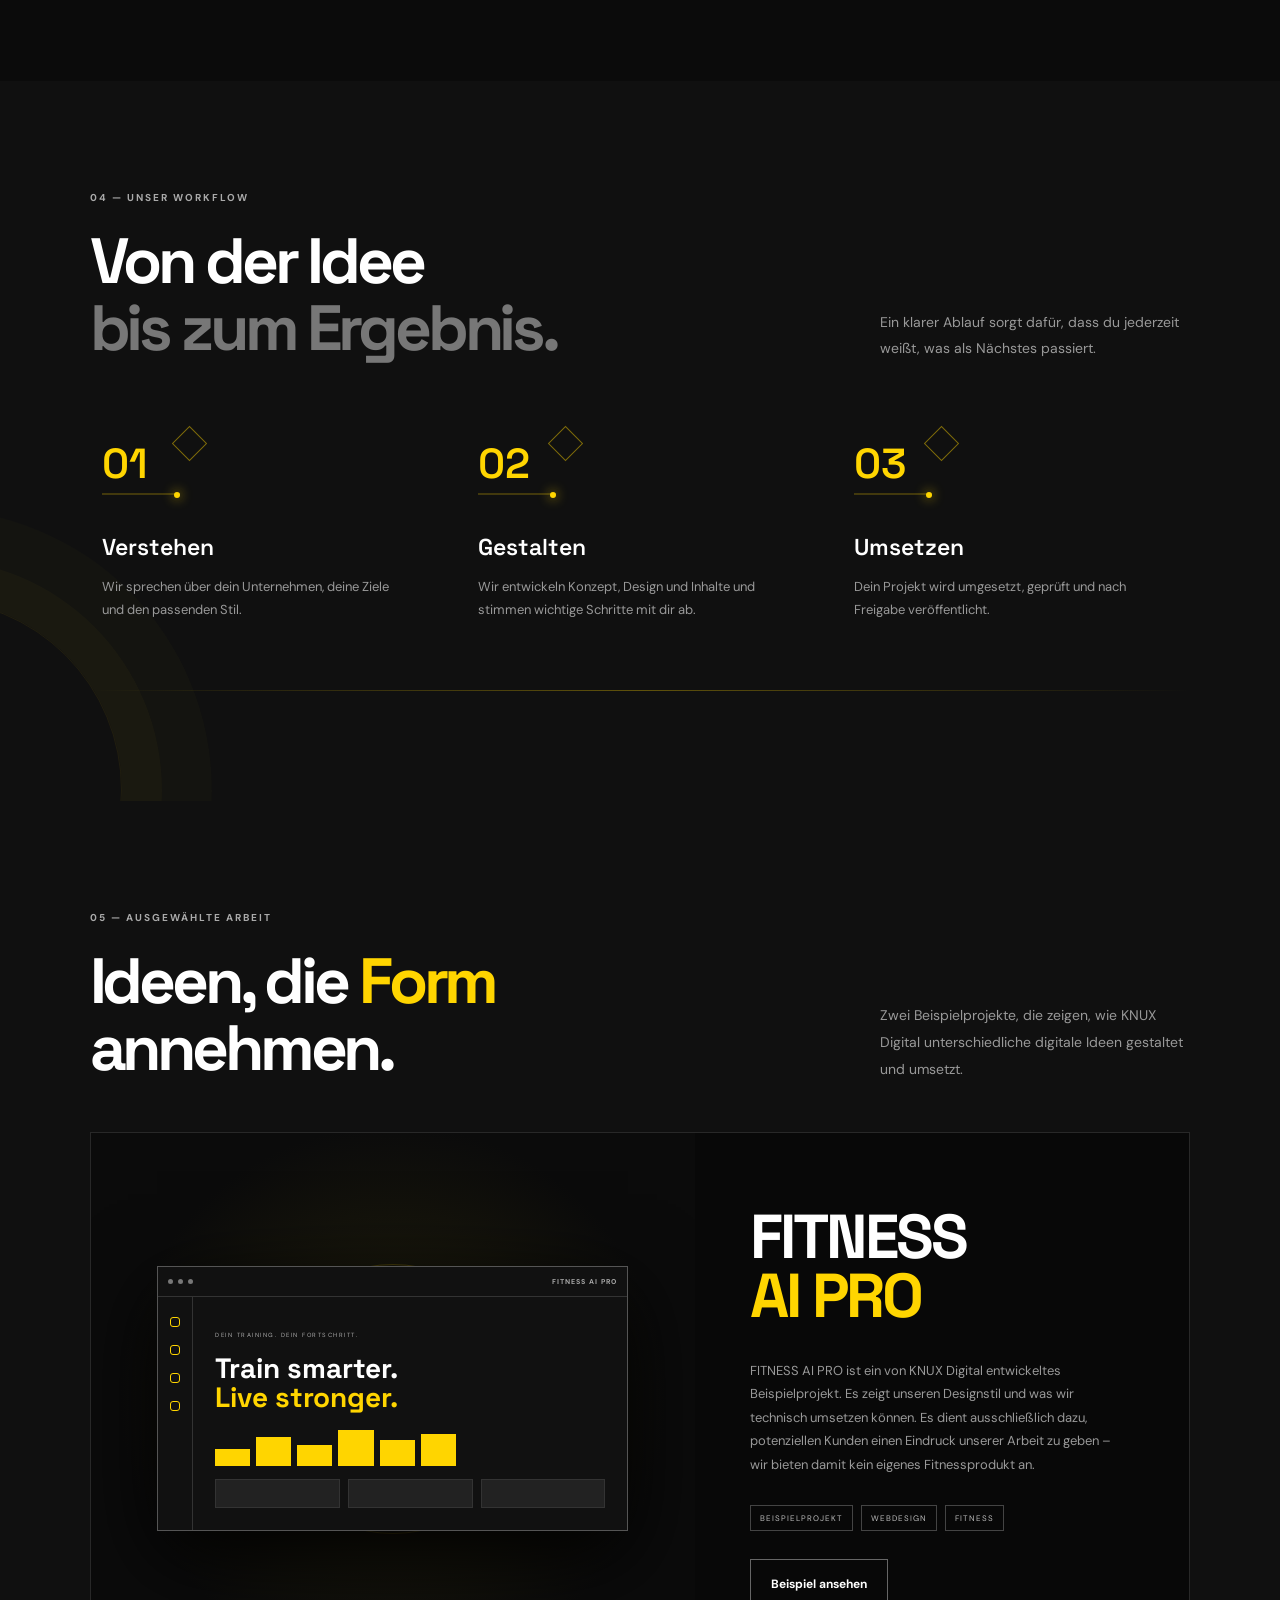
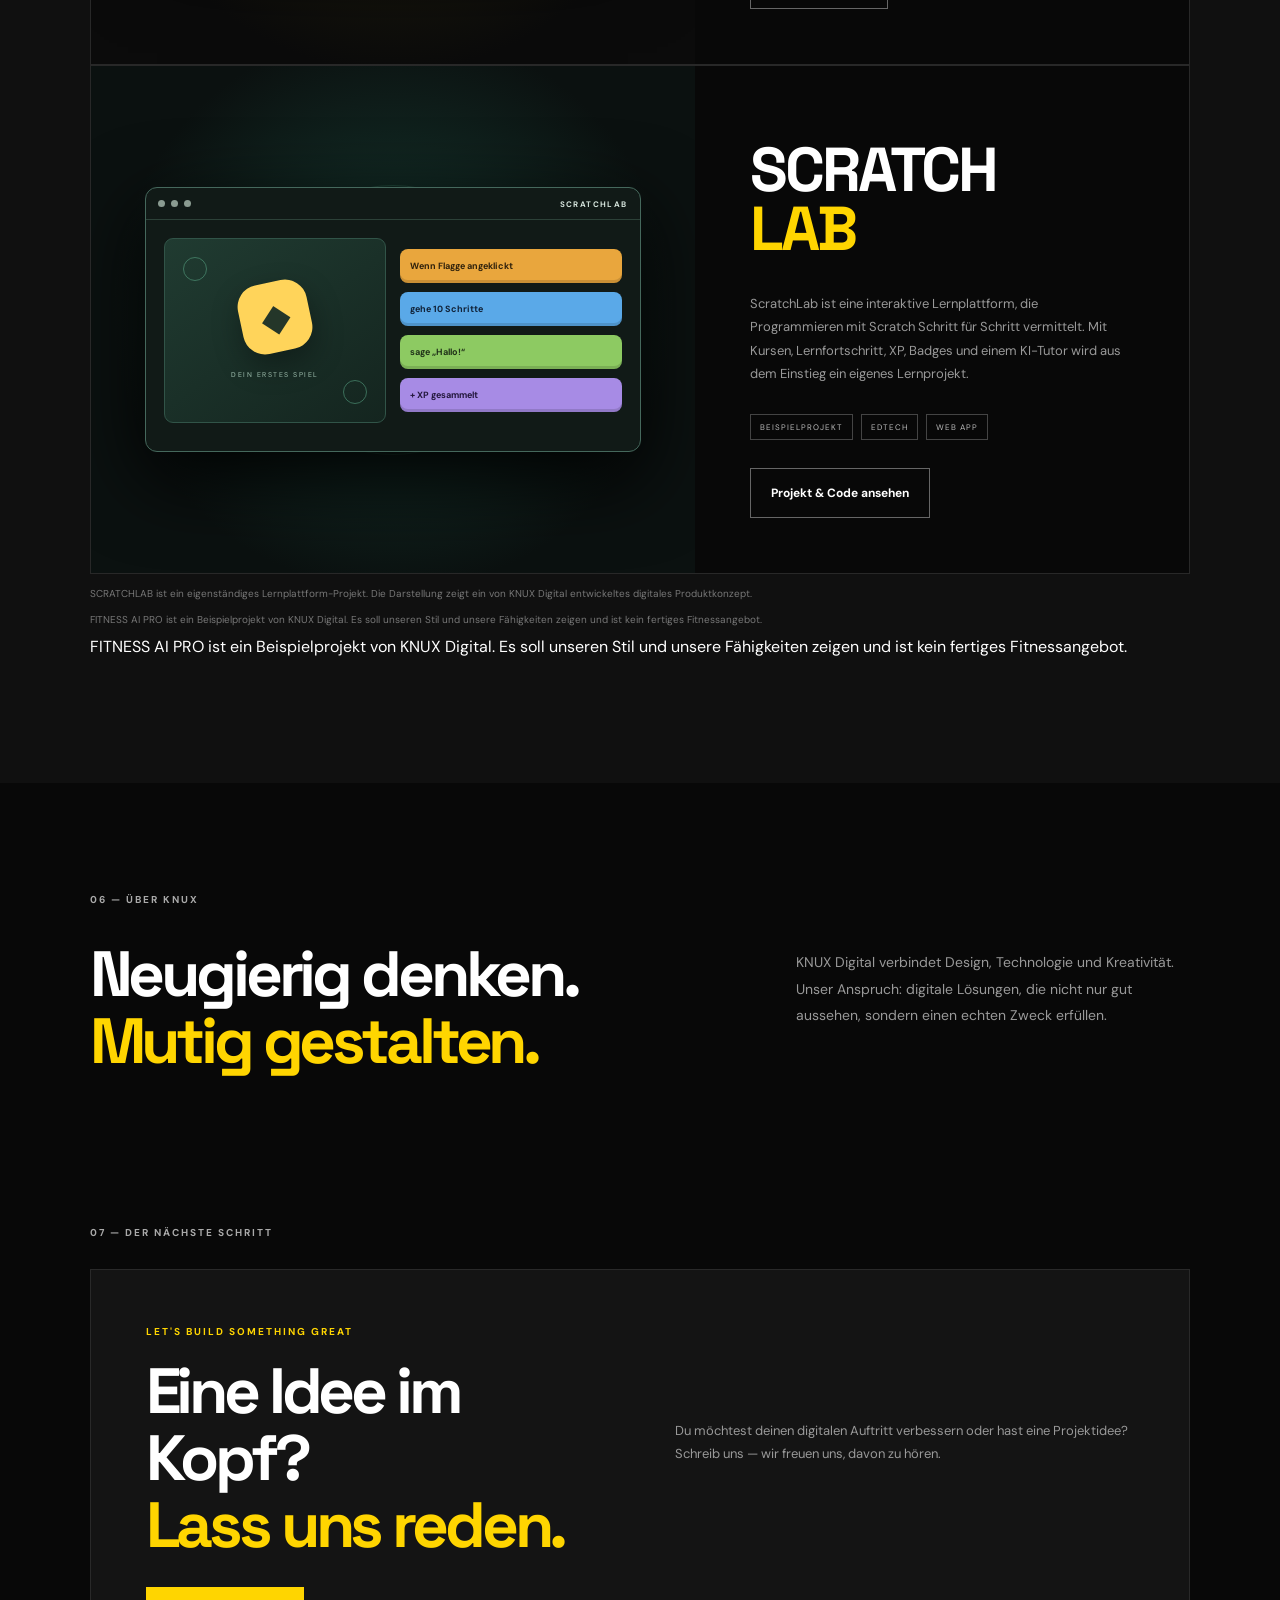
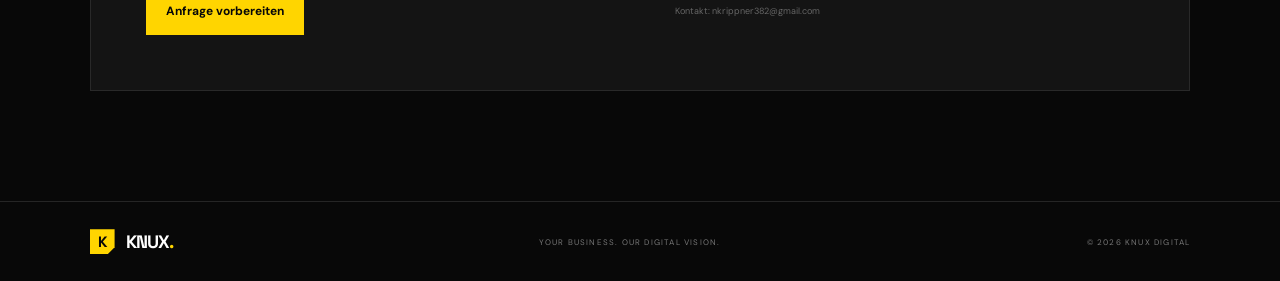
==== commit 29c79b24: "Finish KNUX brand naming across site" ====
--- a/index.html
+++ b/index.html
@@ -41,6 +41,6 @@
 <article class="project-card scratchlab-card"><div class="project-visual scratch-visual"><div class="scratch-window"><div class="scratch-top"><span></span><span></span><span></span><b>SCRATCHLAB</b></div><div class="scratch-workspace"><div class="scratch-stage"><div class="scratch-cat">◆</div><small>DEIN ERSTES SPIEL</small></div><div class="scratch-blocks"><span>Wenn Flagge angeklickt</span><span>gehe 10 Schritte</span><span>sage „Hallo!“</span><span>+ XP gesammelt</span></div></div></div><div class="scratch-orb"></div></div><div class="project-info"><h3>SCRATCH<br><span class="yellow">LAB</span></h3><p>ScratchLab ist eine interaktive Lernplattform, die Programmieren mit Scratch Schritt für Schritt vermittelt. Mit Kursen, Lernfortschritt, XP, Badges und einem KI-Tutor wird aus dem Einstieg ein eigenes Lernprojekt.</p><div class="chips"><span>BEISPIELPROJEKT</span><span>EDTECH</span><span>WEB APP</span></div><a class="button button-outline" href="https://github.com/nathankri12-byte/scratchlab" target="_blank" rel="noopener">Projekt &amp; Code ansehen</a></div></article>
 <p class="project-disclaimer">SCRATCHLAB ist ein eigenständiges Lernplattform-Projekt. Die Darstellung zeigt ein von KNUX Digital entwickeltes digitales Produktkonzept.</p>
 <p class="project-disclaimer">FITNESS AI PRO ist ein Beispielprojekt von KNUX Digital. Es soll unseren Stil und unsere Fähigkeiten zeigen und ist kein fertiges Fitnessangebot.</p>FITNESS AI PRO ist ein Beispielprojekt von KNUX Digital. Es soll unseren Stil und unsere Fähigkeiten zeigen und ist kein fertiges Fitnessangebot.</p></section>
-<section class="about section" id="about"><div class="section-kicker">06 — ÜBER NOVA</div><div class="about-grid"><h2>Neugierig denken.<br><span class="yellow">Mutig gestalten.</span></h2><div><p>KNUX Digital verbindet Design, Technologie und Kreativität. Unser Anspruch: digitale Lösungen, die nicht nur gut aussehen, sondern einen echten Zweck erfüllen.</p></div></div></section>
-<section class="contact section" id="kontakt"><div class="section-kicker">07 — DER NÄCHSTE SCHRITT</div><div class="contact-panel"><div><div class="contact-overline">LET'S BUILD SOMETHING GREAT</div><h2>Eine Idee im Kopf?<br><span class="yellow">Lass uns reden.</span></h2></div><p>Du möchtest deinen digitalen Auftritt verbessern oder hast eine Projektidee? Schreib uns — wir freuen uns, davon zu hören.</p><a class="button button-yellow" href="https://mail.google.com/mail/?view=cm&fs=1&to=nkrippner382%40gmail.com&su=Projektanfrage%20NOVA%20Digital">Anfrage vorbereiten</a><span class="contact-note">Kontakt: nkrippner382@gmail.com</span></div></section>
+<section class="about section" id="about"><div class="section-kicker">06 — ÜBER KNUX</div><div class="about-grid"><h2>Neugierig denken.<br><span class="yellow">Mutig gestalten.</span></h2><div><p>KNUX Digital verbindet Design, Technologie und Kreativität. Unser Anspruch: digitale Lösungen, die nicht nur gut aussehen, sondern einen echten Zweck erfüllen.</p></div></div></section>
+<section class="contact section" id="kontakt"><div class="section-kicker">07 — DER NÄCHSTE SCHRITT</div><div class="contact-panel"><div><div class="contact-overline">LET'S BUILD SOMETHING GREAT</div><h2>Eine Idee im Kopf?<br><span class="yellow">Lass uns reden.</span></h2></div><p>Du möchtest deinen digitalen Auftritt verbessern oder hast eine Projektidee? Schreib uns — wir freuen uns, davon zu hören.</p><a class="button button-yellow" href="https://mail.google.com/mail/?view=cm&fs=1&to=nkrippner382%40gmail.com&su=Projektanfrage%20KNUX%20Digital">Anfrage vorbereiten</a><span class="contact-note">Kontakt: nkrippner382@gmail.com</span></div></section>
 </main><aside class="cookie-banner" id="cookie-banner" role="dialog" aria-label="Cookie-Einstellungen" hidden><div class="cookie-copy"><strong>Deine Privatsphäre ist uns wichtig.</strong><p>Diese Website verwendet notwendige Speicherungen für die Grundfunktionen. Analyse- oder Werbe-Cookies setzen wir derzeit nicht ein.</p><a href="#kontakt" class="cookie-link">Mehr erfahren</a></div><div class="cookie-actions"><button class="cookie-button cookie-secondary" id="cookie-necessary">Nur notwendige</button><button class="cookie-button cookie-primary" id="cookie-accept">Akzeptieren</button></div></aside><footer class="footer"><a class="brand" href="#start"><span class="brand-mark">K</span><span>KNUX<span class="yellow">.</span></span></a><span>YOUR BUSINESS. OUR DIGITAL VISION.</span><span>© 2026 KNUX DIGITAL</span></footer><script src="script.js"></script></body></html>
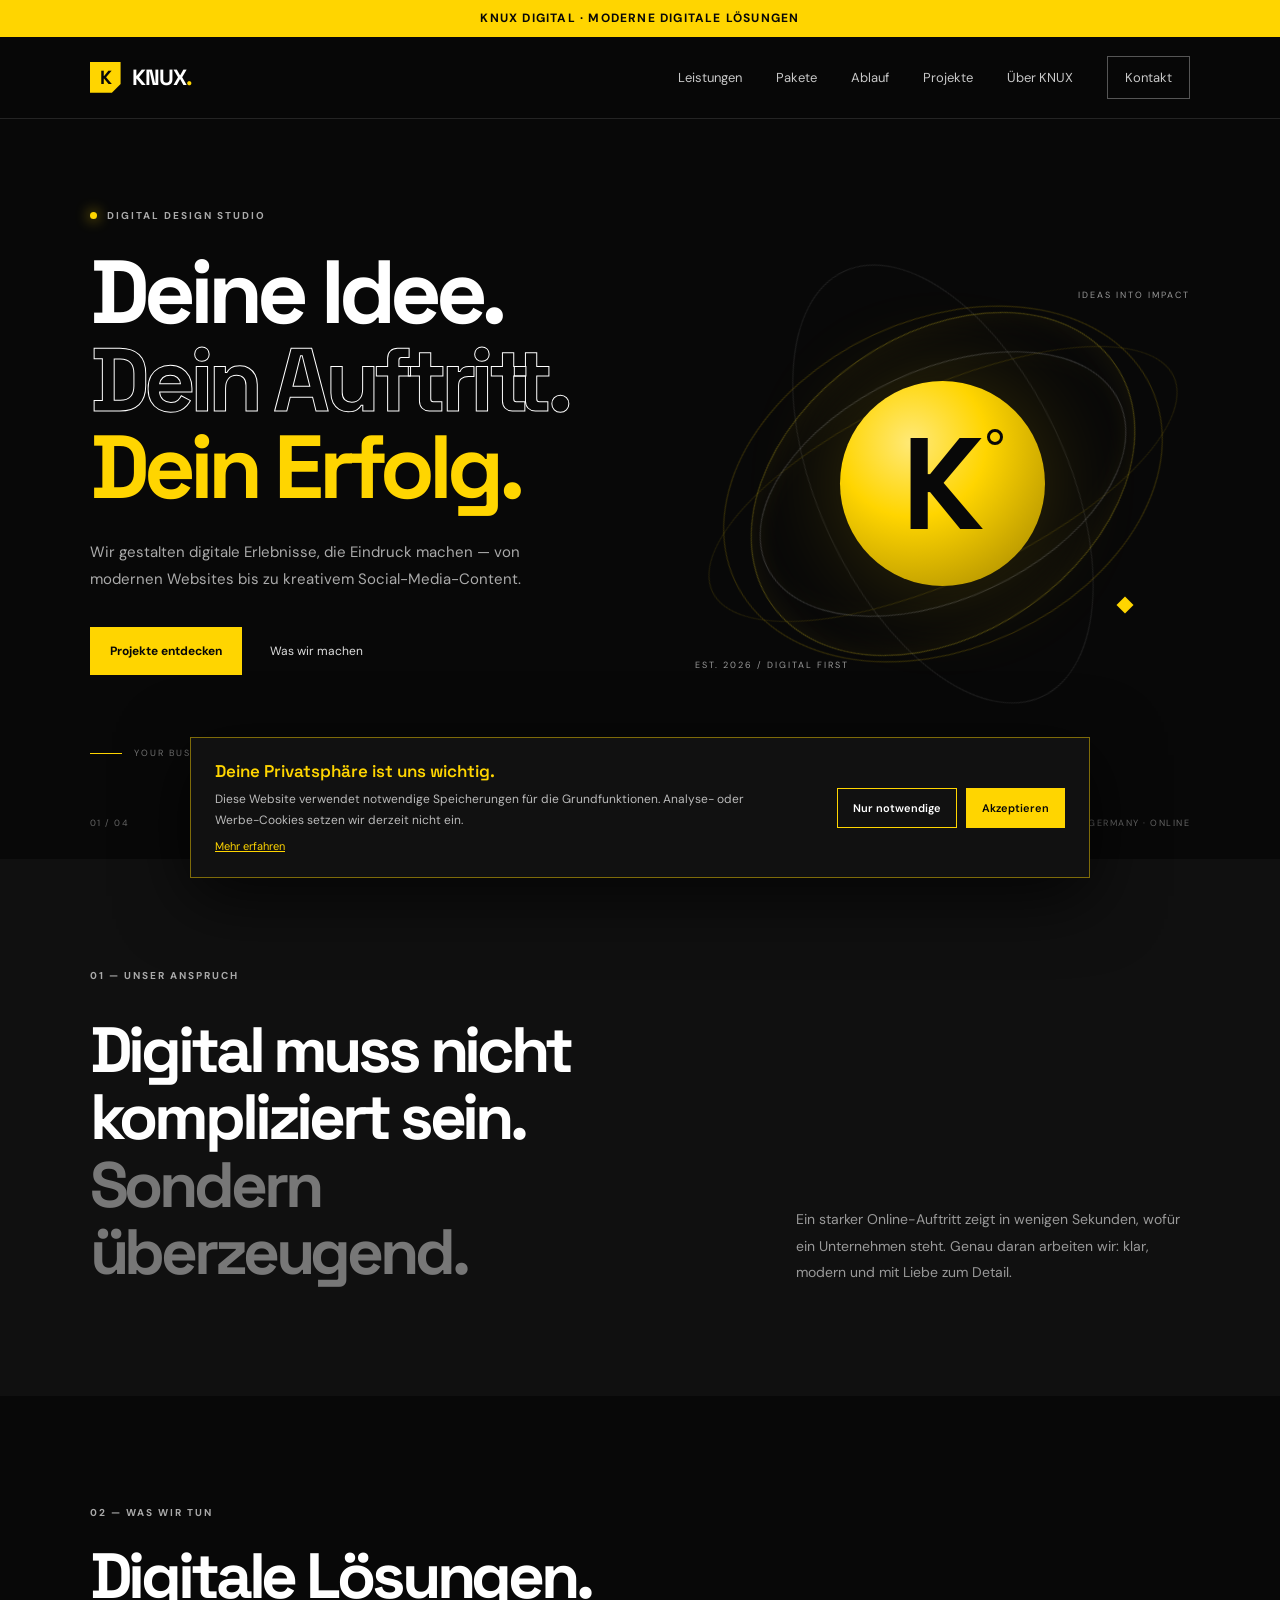
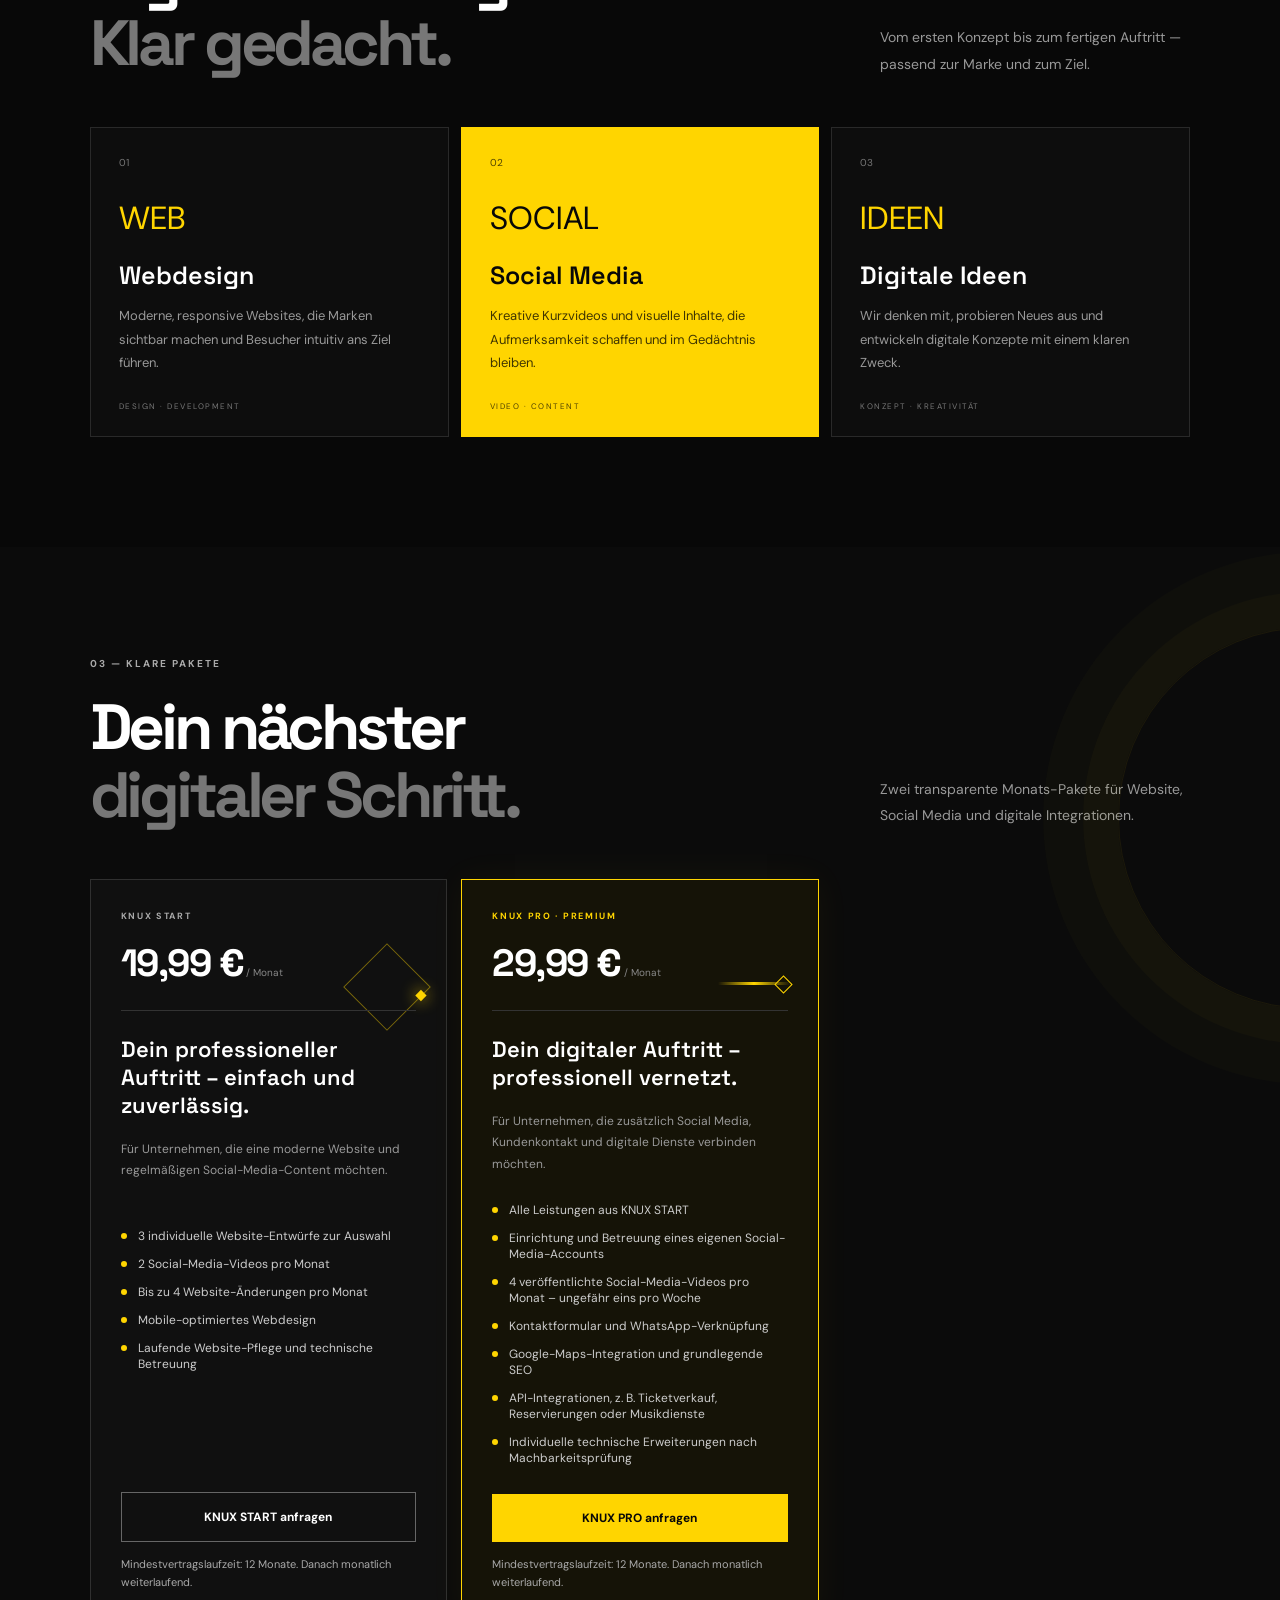
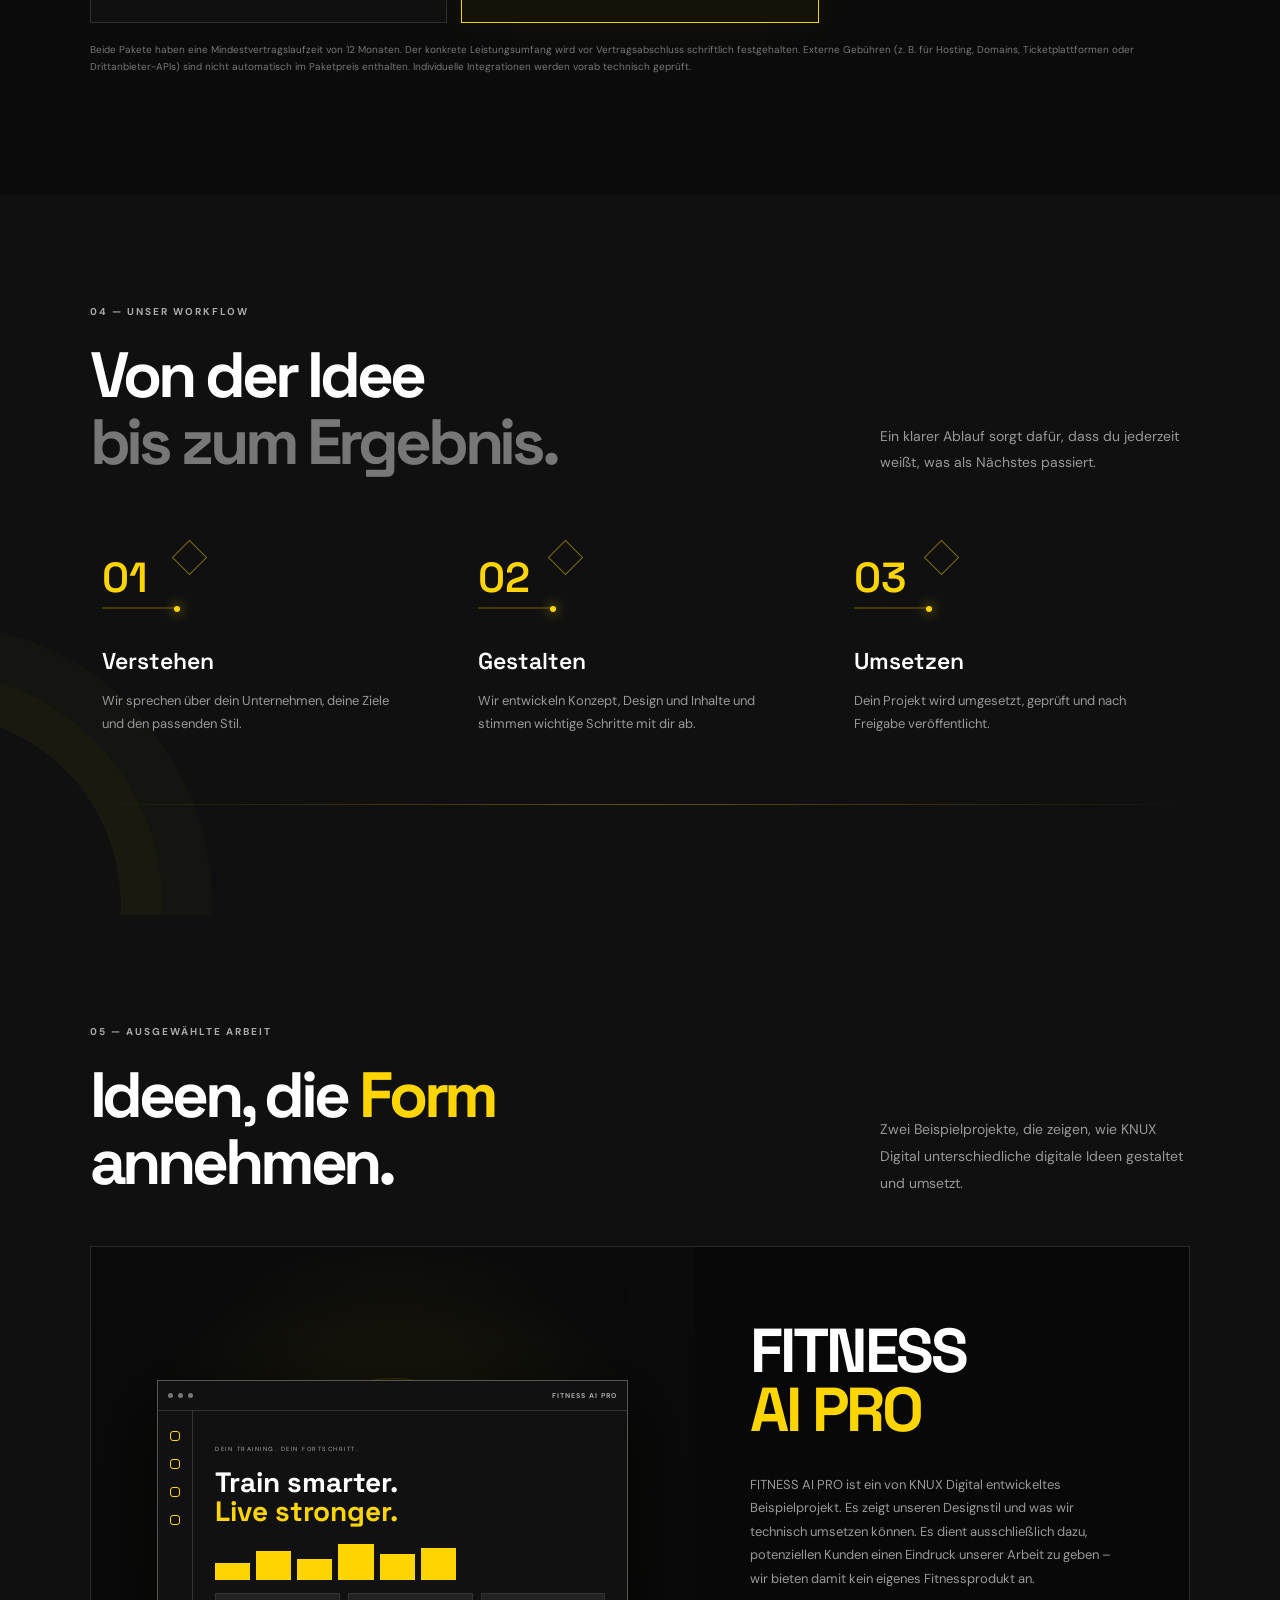
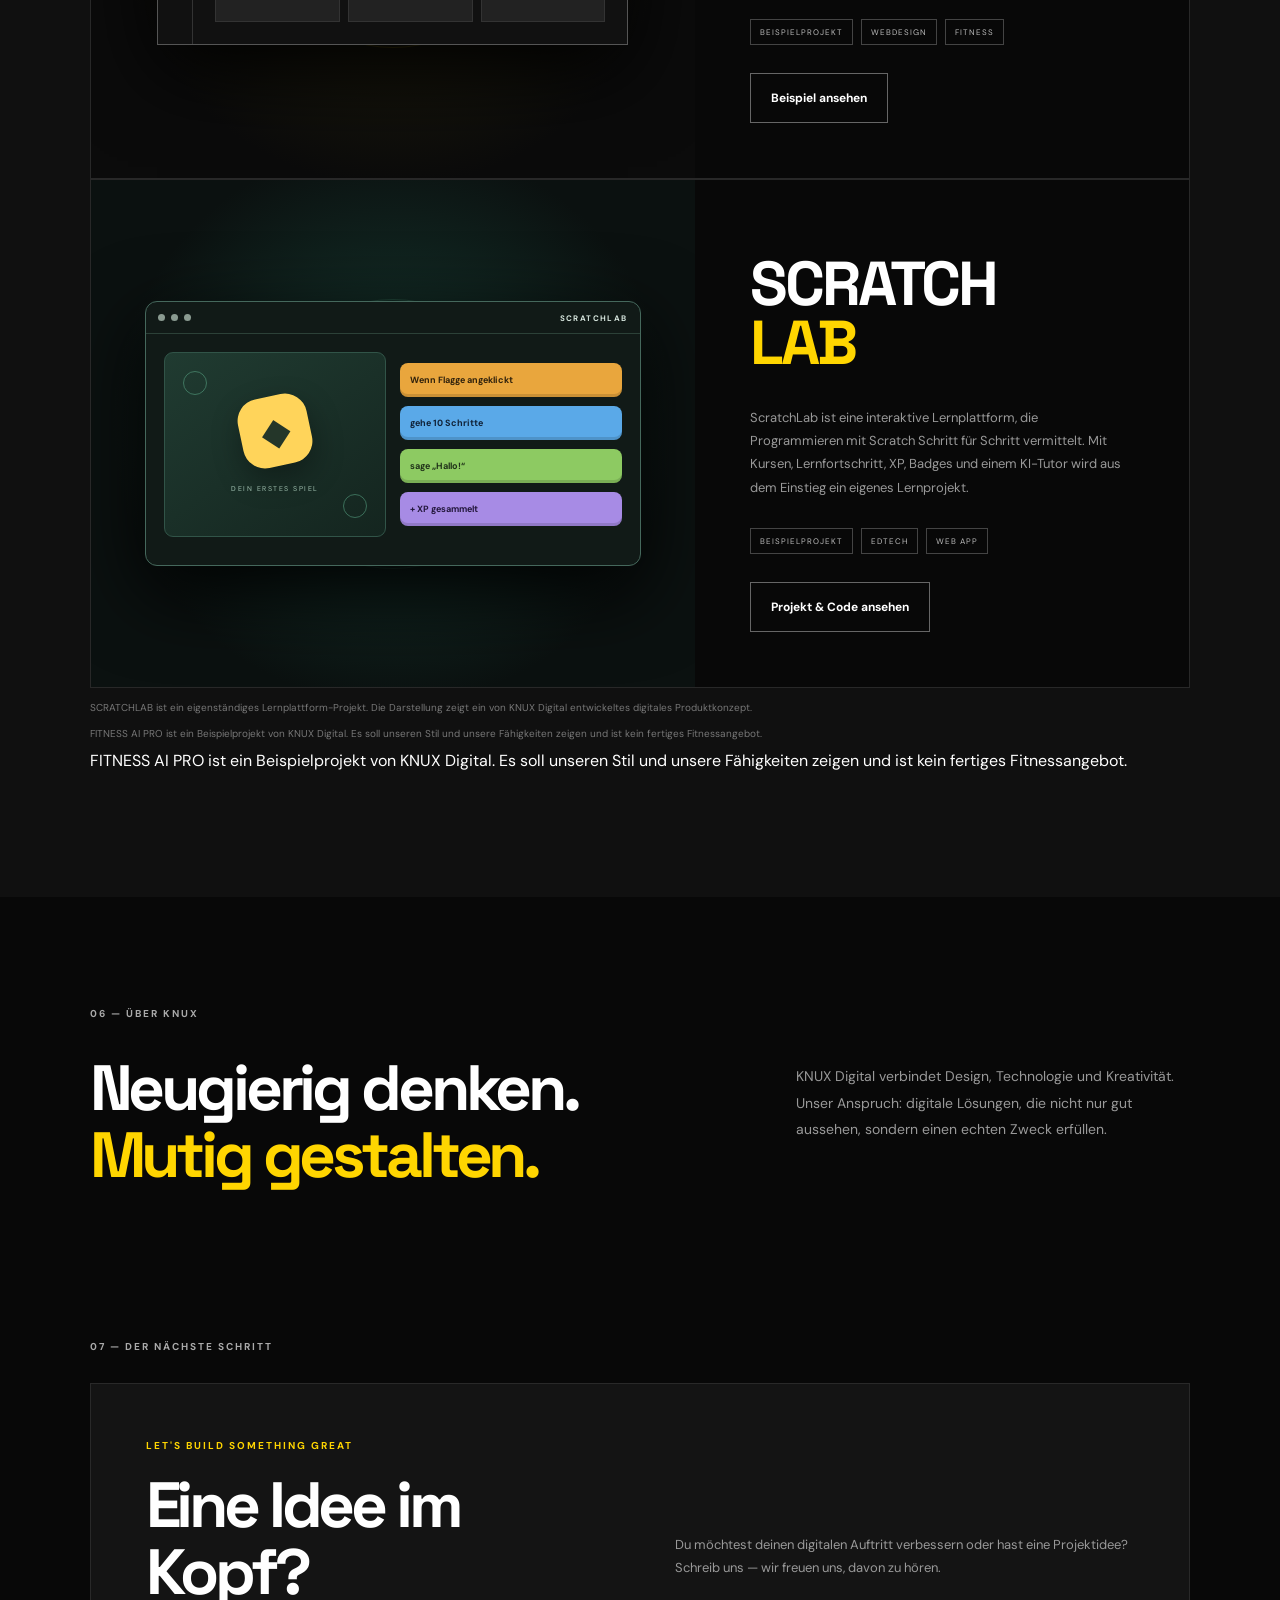
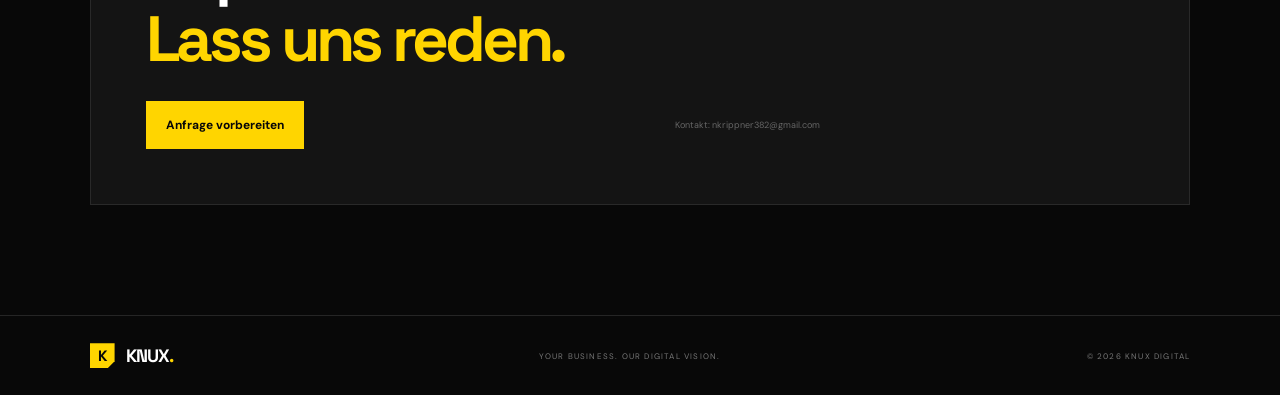
==== commit 6748f7b2: "Update KNUX START and PRO package details" ====
--- a/index.html
+++ b/index.html
@@ -27,9 +27,9 @@
 <article class="service-card"><div class="service-number">03</div><div class="service-icon">IDEEN</div><h3>Digitale Ideen</h3><p>Wir denken mit, probieren Neues aus und entwickeln digitale Konzepte mit einem klaren Zweck.</p><span class="service-tag">KONZEPT · KREATIVITÄT</span></article></div></section>
 <section class="pricing section" id="pakete"><div class="section-head"><div><div class="section-kicker">03 — KLARE PAKETE</div><h2>Dein nächster<br><span class="muted">digitaler Schritt.</span></h2></div><p>Zwei transparente Monats-Pakete für Website, Social Media und digitale Integrationen.</p></div>
 <div class="pricing-grid">
-<article class="price-card reveal"><span class="price-motion" aria-hidden="true"></span><div class="price-top"><span class="price-label">KNUX START</span><span class="price-number">19,99 €<small> / Monat</small></span></div><h3>Dein professioneller Auftritt – laufend betreut.</h3><p>Für Unternehmen, die eine moderne Website und frischen Social-Media-Content möchten.</p><ul><li>3 individuelle Website-Entwürfe zur Auswahl</li><li>2 Social-Media-Videos pro Monat</li><li>Bis zu 4 Änderungen pro Monat</li><li>Laufende Website-Pflege und Betreuung</li></ul><a class="button button-outline" href="https://mail.google.com/mail/?view=cm&fs=1&to=nkrippner382%40gmail.com&su=Anfrage%20KNUX%20START">KNUX START anfragen</a><span class="price-term">Mindestlaufzeit bei Erstabschluss: 12 Monate.</span></article>
-<article class="price-card price-highlight reveal"><span class="price-motion" aria-hidden="true"></span><div class="price-top"><span class="price-label">KNUX PRO · MEHR MÖGLICHKEITEN</span><span class="price-number">29,99 €<small> / Monat</small></span></div><h3>Dein digitaler Auftritt – clever vernetzt.</h3><p>Für Unternehmen, die zusätzlich Social Media und digitale Dienste miteinander verbinden möchten.</p><ul><li>Alle Leistungen aus KNUX START</li><li>Einrichtung eines eigenen Social-Media-Accounts</li><li>API-Integrationen und externe Verknüpfungen</li><li>Zum Beispiel Ticketverkauf oder Musikdienste</li><li>Individuelle technische Erweiterungen nach Prüfung</li></ul><a class="button button-yellow" href="https://mail.google.com/mail/?view=cm&fs=1&to=nkrippner382%40gmail.com&su=Anfrage%20KNUX%20PRO">KNUX PRO anfragen</a><span class="price-term">Monatliche Abrechnung. Integrationen nach technischer Machbarkeit.</span></article>
-</div><p class="pricing-note">Alle Leistungen und der konkrete Umfang werden vor Vertragsabschluss schriftlich festgehalten. Externe Gebühren (z. B. für Ticketplattformen, Hosting, Domains oder Drittanbieter-APIs) sind nicht automatisch im Paketpreis enthalten. Individuelle Integrationen werden vorab technisch geprüft.</p></section>
+<article class="price-card reveal"><span class="price-motion" aria-hidden="true"></span><div class="price-top"><span class="price-label">KNUX START</span><span class="price-number">19,99 €<small> / Monat</small></span></div><h3>Dein professioneller Auftritt – einfach und zuverlässig.</h3><p>Für Unternehmen, die eine moderne Website und regelmäßigen Social-Media-Content möchten.</p><ul><li>3 individuelle Website-Entwürfe zur Auswahl</li><li>2 Social-Media-Videos pro Monat</li><li>Bis zu 4 Website-Änderungen pro Monat</li><li>Mobile-optimiertes Webdesign</li><li>Laufende Website-Pflege und technische Betreuung</li></ul><a class="button button-outline" href="https://mail.google.com/mail/?view=cm&fs=1&to=nkrippner382%40gmail.com&su=Anfrage%20KNUX%20START">KNUX START anfragen</a><span class="price-term">Mindestvertragslaufzeit: 12 Monate. Danach monatlich weiterlaufend.</span></article>
+<article class="price-card price-highlight reveal"><span class="price-motion" aria-hidden="true"></span><div class="price-top"><span class="price-label">KNUX PRO · PREMIUM</span><span class="price-number">29,99 €<small> / Monat</small></span></div><h3>Dein digitaler Auftritt – professionell vernetzt.</h3><p>Für Unternehmen, die zusätzlich Social Media, Kundenkontakt und digitale Dienste verbinden möchten.</p><ul><li>Alle Leistungen aus KNUX START</li><li>Einrichtung und Betreuung eines eigenen Social-Media-Accounts</li><li>4 veröffentlichte Social-Media-Videos pro Monat – ungefähr eins pro Woche</li><li>Kontaktformular und WhatsApp-Verknüpfung</li><li>Google-Maps-Integration und grundlegende SEO</li><li>API-Integrationen, z. B. Ticketverkauf, Reservierungen oder Musikdienste</li><li>Individuelle technische Erweiterungen nach Machbarkeitsprüfung</li></ul><a class="button button-yellow" href="https://mail.google.com/mail/?view=cm&fs=1&to=nkrippner382%40gmail.com&su=Anfrage%20KNUX%20PRO">KNUX PRO anfragen</a><span class="price-term">Mindestvertragslaufzeit: 12 Monate. Danach monatlich weiterlaufend.</span></article>
+</div><p class="pricing-note">Beide Pakete haben eine Mindestvertragslaufzeit von 12 Monaten. Der konkrete Leistungsumfang wird vor Vertragsabschluss schriftlich festgehalten. Externe Gebühren (z. B. für Hosting, Domains, Ticketplattformen oder Drittanbieter-APIs) sind nicht automatisch im Paketpreis enthalten. Individuelle Integrationen werden vorab technisch geprüft.</p></section>
 <section class="process section" id="ablauf"><div class="section-head"><div><div class="section-kicker">04 — UNSER WORKFLOW</div><h2>Von der Idee<br><span class="muted">bis zum Ergebnis.</span></h2></div><p>Ein klarer Ablauf sorgt dafür, dass du jederzeit weißt, was als Nächstes passiert.</p></div><div class="process-grid">
 <article class="process-step reveal"><div class="process-marker"><span>01</span><i></i></div><h3>Verstehen</h3><p>Wir sprechen über dein Unternehmen, deine Ziele und den passenden Stil.</p></article>
 <article class="process-step reveal"><div class="process-marker"><span>02</span><i></i></div><h3>Gestalten</h3><p>Wir entwickeln Konzept, Design und Inhalte und stimmen wichtige Schritte mit dir ab.</p></article>
--- a/style.css
+++ b/style.css
@@ -86,3 +86,7 @@
 .scratch-orb{position:absolute;width:270px;height:270px;border:1px solid #5ab58b35;border-radius:50%}
 @media(max-width:800px){.scratch-window{width:88%;min-height:235px}.scratch-workspace{gap:9px;padding:12px}.scratch-stage{min-height:165px}.scratch-blocks span{font-size:8px;padding:10px 7px}}
 @media(max-width:420px){.scratch-workspace{grid-template-columns:1fr 1fr}.scratch-stage{min-height:150px}.scratch-cat{width:55px;height:55px;font-size:30px}}
+
+
+/* KNUX package term note */
+.price-term{display:block;position:relative;z-index:1;margin-top:14px;color:#a9a9a9;font-size:11px;line-height:1.6}
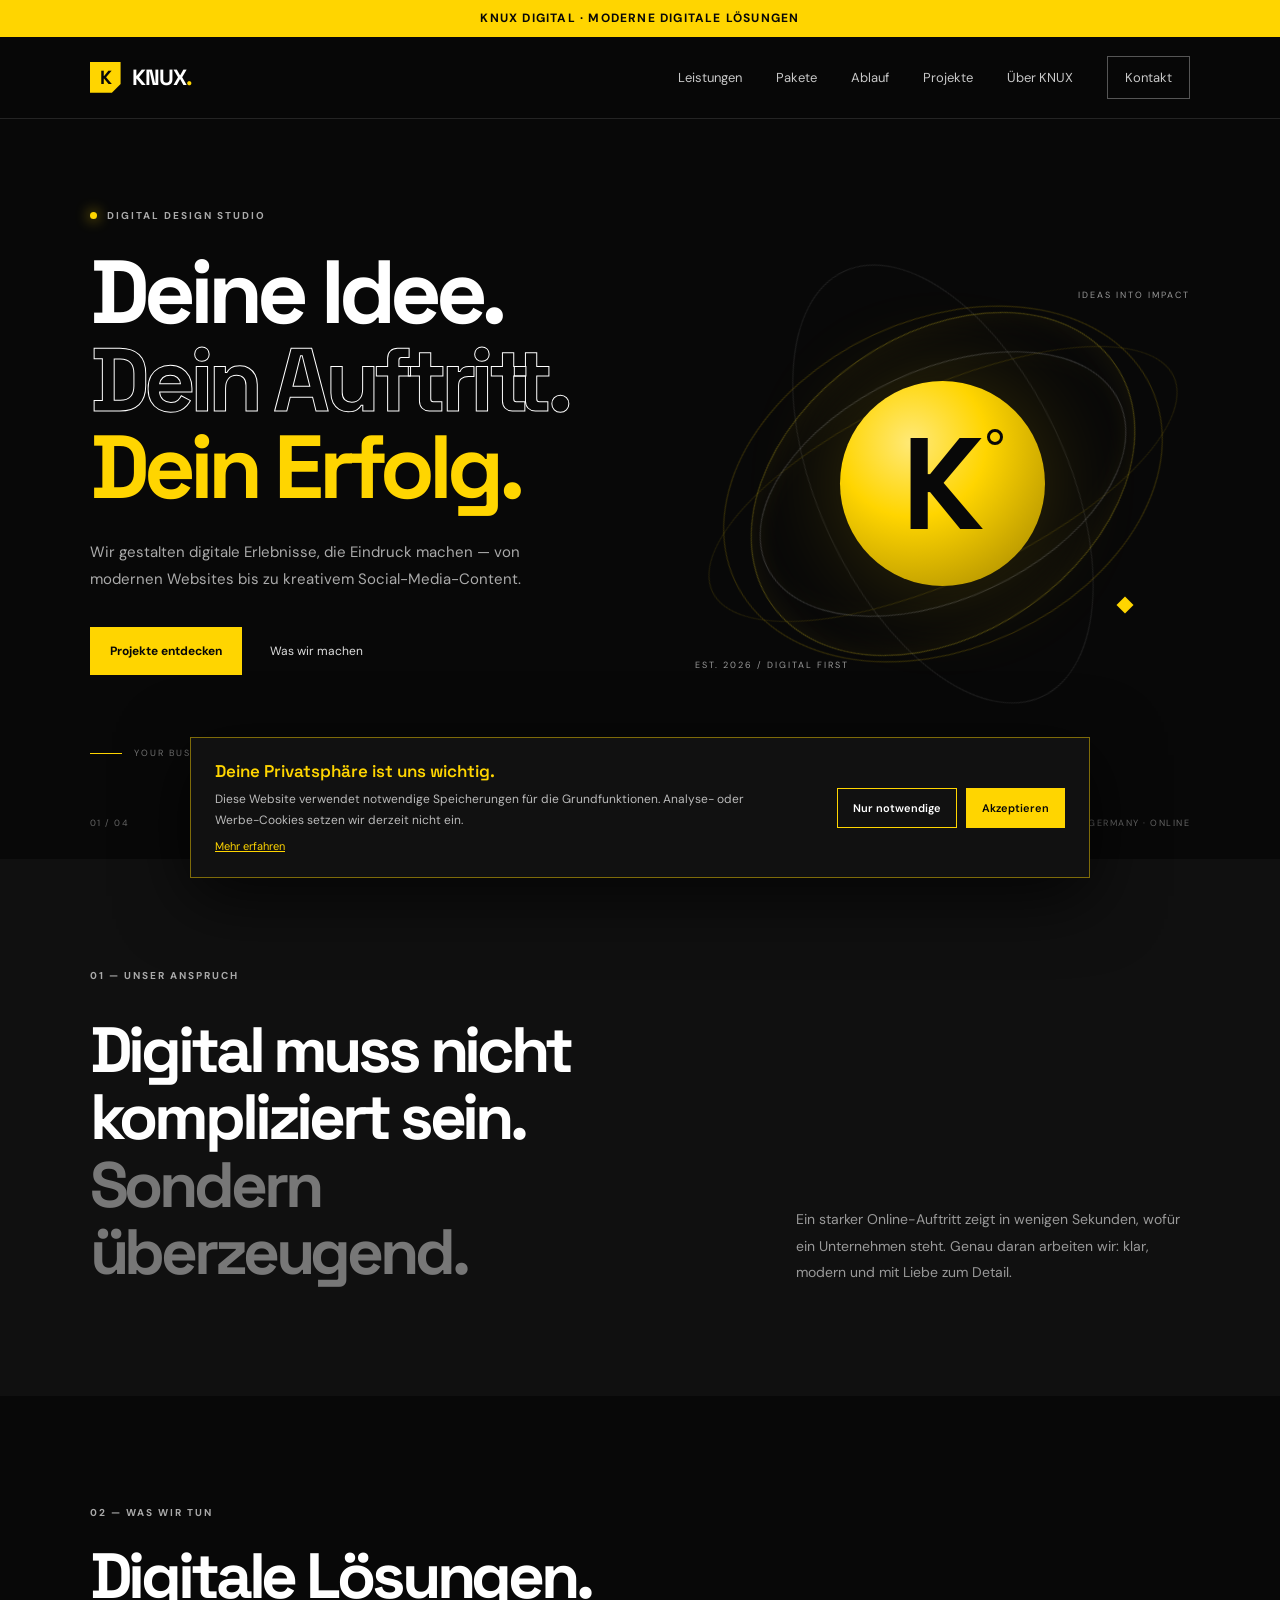
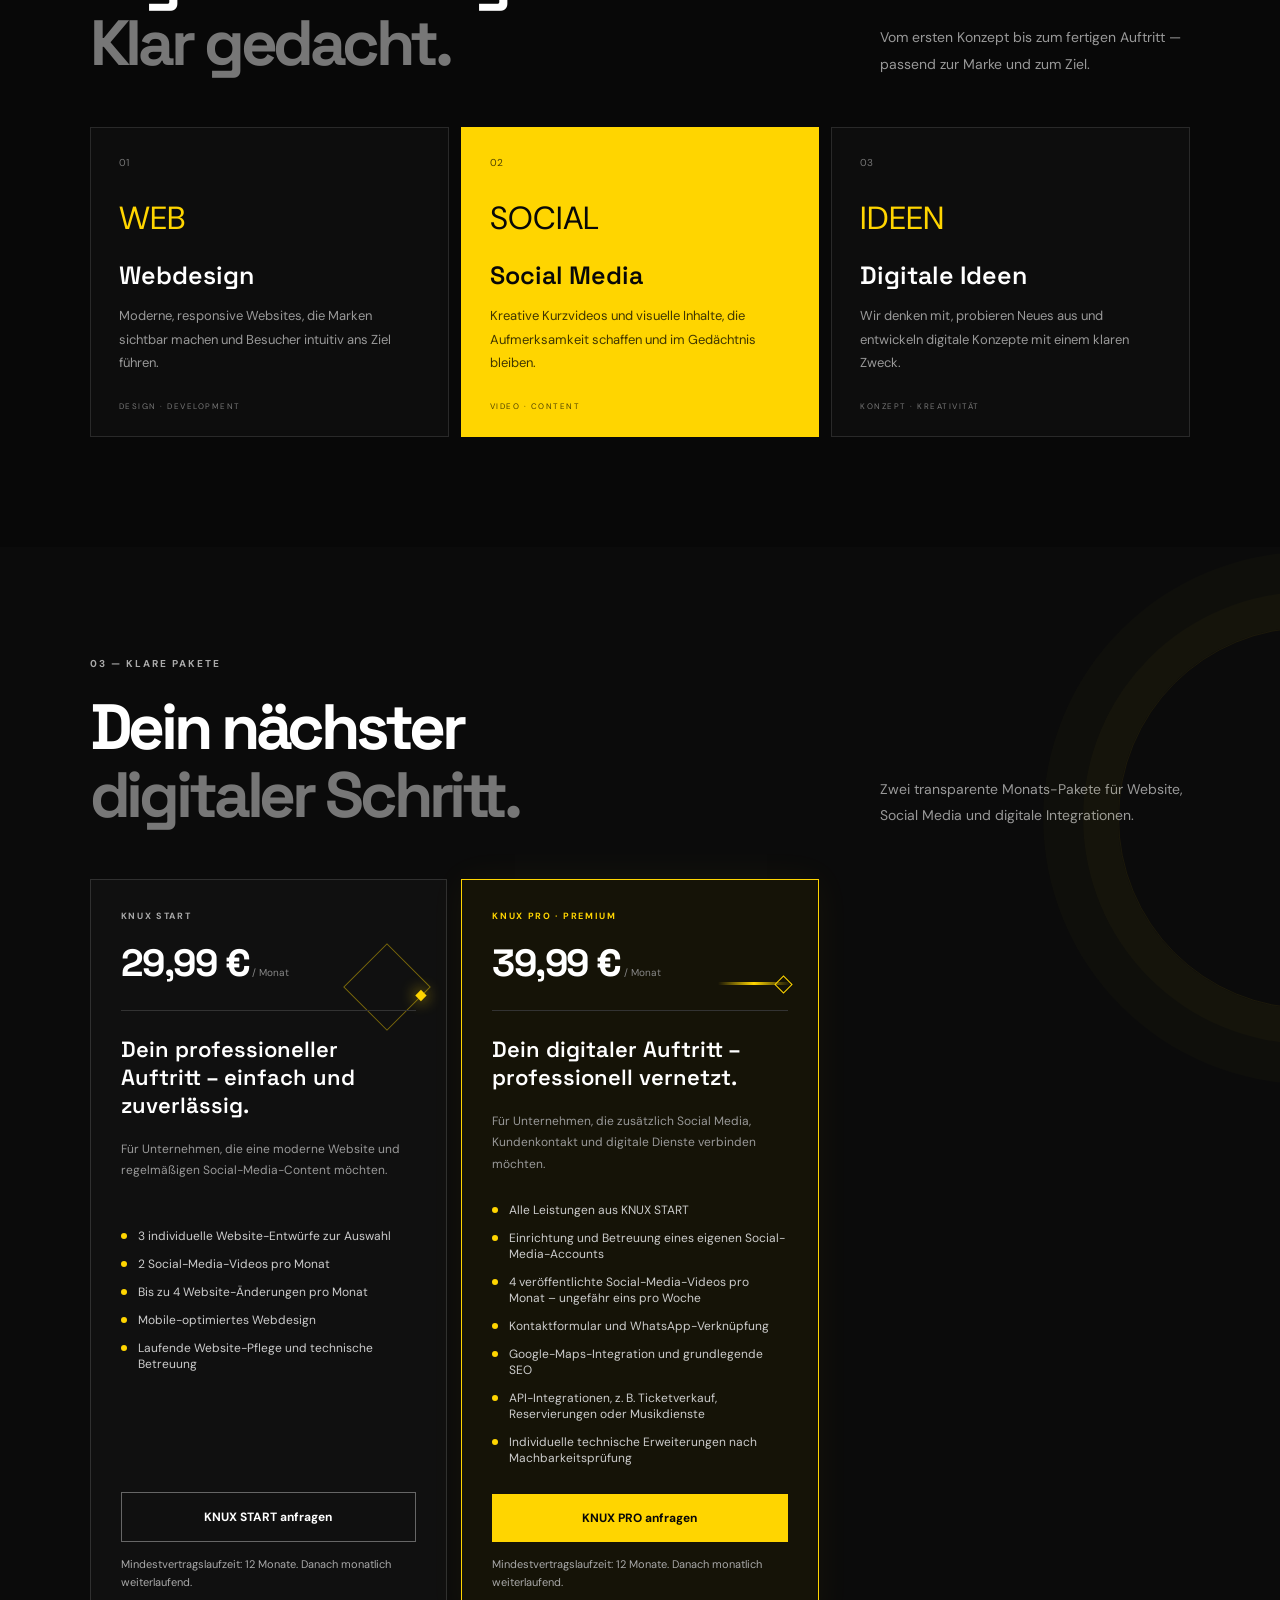
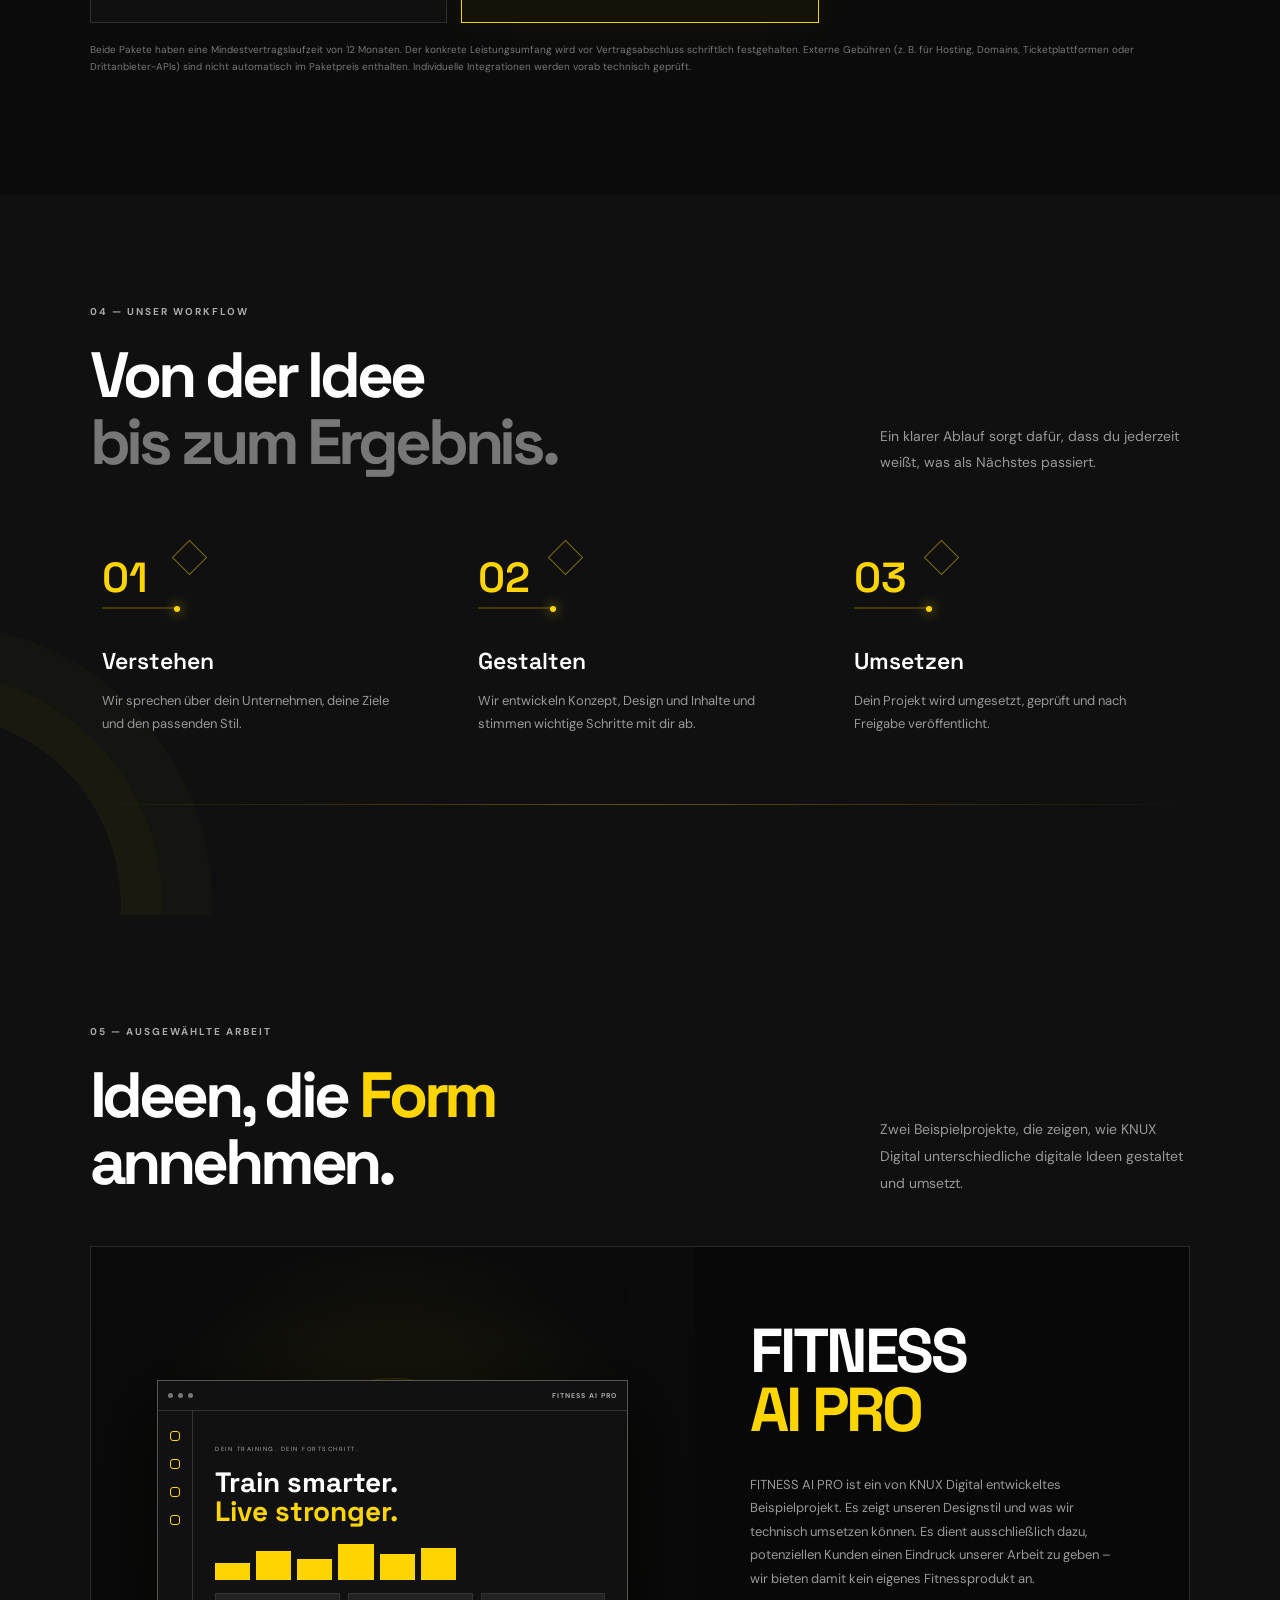
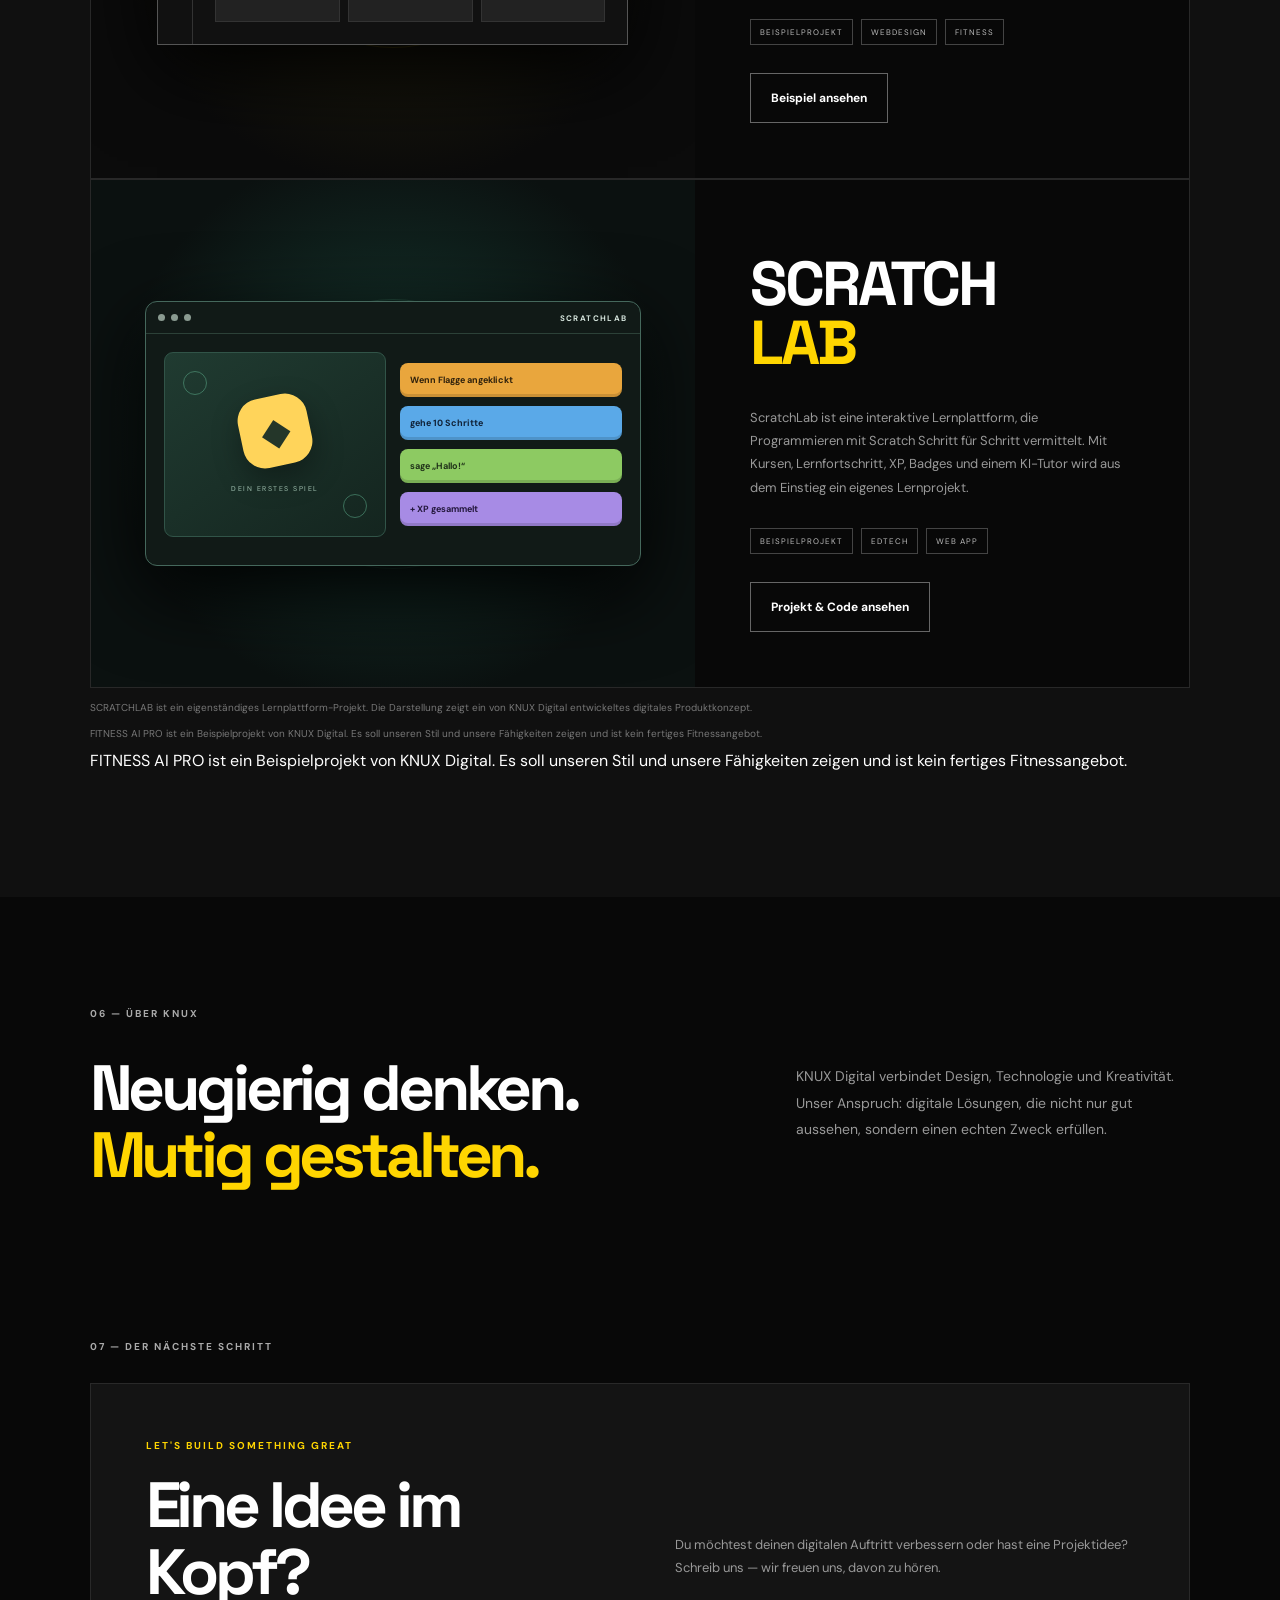
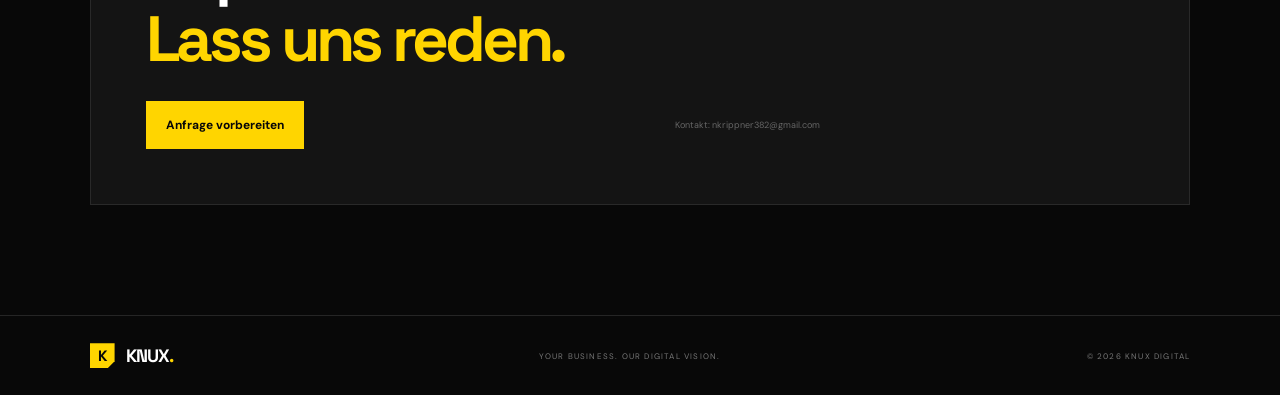
==== commit 8d58f848: "Update KNUX Digital subscription pricing" ====
--- a/index.html
+++ b/index.html
@@ -27,8 +27,8 @@
 <article class="service-card"><div class="service-number">03</div><div class="service-icon">IDEEN</div><h3>Digitale Ideen</h3><p>Wir denken mit, probieren Neues aus und entwickeln digitale Konzepte mit einem klaren Zweck.</p><span class="service-tag">KONZEPT · KREATIVITÄT</span></article></div></section>
 <section class="pricing section" id="pakete"><div class="section-head"><div><div class="section-kicker">03 — KLARE PAKETE</div><h2>Dein nächster<br><span class="muted">digitaler Schritt.</span></h2></div><p>Zwei transparente Monats-Pakete für Website, Social Media und digitale Integrationen.</p></div>
 <div class="pricing-grid">
-<article class="price-card reveal"><span class="price-motion" aria-hidden="true"></span><div class="price-top"><span class="price-label">KNUX START</span><span class="price-number">19,99 €<small> / Monat</small></span></div><h3>Dein professioneller Auftritt – einfach und zuverlässig.</h3><p>Für Unternehmen, die eine moderne Website und regelmäßigen Social-Media-Content möchten.</p><ul><li>3 individuelle Website-Entwürfe zur Auswahl</li><li>2 Social-Media-Videos pro Monat</li><li>Bis zu 4 Website-Änderungen pro Monat</li><li>Mobile-optimiertes Webdesign</li><li>Laufende Website-Pflege und technische Betreuung</li></ul><a class="button button-outline" href="https://mail.google.com/mail/?view=cm&fs=1&to=nkrippner382%40gmail.com&su=Anfrage%20KNUX%20START">KNUX START anfragen</a><span class="price-term">Mindestvertragslaufzeit: 12 Monate. Danach monatlich weiterlaufend.</span></article>
-<article class="price-card price-highlight reveal"><span class="price-motion" aria-hidden="true"></span><div class="price-top"><span class="price-label">KNUX PRO · PREMIUM</span><span class="price-number">29,99 €<small> / Monat</small></span></div><h3>Dein digitaler Auftritt – professionell vernetzt.</h3><p>Für Unternehmen, die zusätzlich Social Media, Kundenkontakt und digitale Dienste verbinden möchten.</p><ul><li>Alle Leistungen aus KNUX START</li><li>Einrichtung und Betreuung eines eigenen Social-Media-Accounts</li><li>4 veröffentlichte Social-Media-Videos pro Monat – ungefähr eins pro Woche</li><li>Kontaktformular und WhatsApp-Verknüpfung</li><li>Google-Maps-Integration und grundlegende SEO</li><li>API-Integrationen, z. B. Ticketverkauf, Reservierungen oder Musikdienste</li><li>Individuelle technische Erweiterungen nach Machbarkeitsprüfung</li></ul><a class="button button-yellow" href="https://mail.google.com/mail/?view=cm&fs=1&to=nkrippner382%40gmail.com&su=Anfrage%20KNUX%20PRO">KNUX PRO anfragen</a><span class="price-term">Mindestvertragslaufzeit: 12 Monate. Danach monatlich weiterlaufend.</span></article>
+<article class="price-card reveal"><span class="price-motion" aria-hidden="true"></span><div class="price-top"><span class="price-label">KNUX START</span><span class="price-number">29,99 €<small> / Monat</small></span></div><h3>Dein professioneller Auftritt – einfach und zuverlässig.</h3><p>Für Unternehmen, die eine moderne Website und regelmäßigen Social-Media-Content möchten.</p><ul><li>3 individuelle Website-Entwürfe zur Auswahl</li><li>2 Social-Media-Videos pro Monat</li><li>Bis zu 4 Website-Änderungen pro Monat</li><li>Mobile-optimiertes Webdesign</li><li>Laufende Website-Pflege und technische Betreuung</li></ul><a class="button button-outline" href="https://mail.google.com/mail/?view=cm&fs=1&to=nkrippner382%40gmail.com&su=Anfrage%20KNUX%20START">KNUX START anfragen</a><span class="price-term">Mindestvertragslaufzeit: 12 Monate. Danach monatlich weiterlaufend.</span></article>
+<article class="price-card price-highlight reveal"><span class="price-motion" aria-hidden="true"></span><div class="price-top"><span class="price-label">KNUX PRO · PREMIUM</span><span class="price-number">39,99 €<small> / Monat</small></span></div><h3>Dein digitaler Auftritt – professionell vernetzt.</h3><p>Für Unternehmen, die zusätzlich Social Media, Kundenkontakt und digitale Dienste verbinden möchten.</p><ul><li>Alle Leistungen aus KNUX START</li><li>Einrichtung und Betreuung eines eigenen Social-Media-Accounts</li><li>4 veröffentlichte Social-Media-Videos pro Monat – ungefähr eins pro Woche</li><li>Kontaktformular und WhatsApp-Verknüpfung</li><li>Google-Maps-Integration und grundlegende SEO</li><li>API-Integrationen, z. B. Ticketverkauf, Reservierungen oder Musikdienste</li><li>Individuelle technische Erweiterungen nach Machbarkeitsprüfung</li></ul><a class="button button-yellow" href="https://mail.google.com/mail/?view=cm&fs=1&to=nkrippner382%40gmail.com&su=Anfrage%20KNUX%20PRO">KNUX PRO anfragen</a><span class="price-term">Mindestvertragslaufzeit: 12 Monate. Danach monatlich weiterlaufend.</span></article>
 </div><p class="pricing-note">Beide Pakete haben eine Mindestvertragslaufzeit von 12 Monaten. Der konkrete Leistungsumfang wird vor Vertragsabschluss schriftlich festgehalten. Externe Gebühren (z. B. für Hosting, Domains, Ticketplattformen oder Drittanbieter-APIs) sind nicht automatisch im Paketpreis enthalten. Individuelle Integrationen werden vorab technisch geprüft.</p></section>
 <section class="process section" id="ablauf"><div class="section-head"><div><div class="section-kicker">04 — UNSER WORKFLOW</div><h2>Von der Idee<br><span class="muted">bis zum Ergebnis.</span></h2></div><p>Ein klarer Ablauf sorgt dafür, dass du jederzeit weißt, was als Nächstes passiert.</p></div><div class="process-grid">
 <article class="process-step reveal"><div class="process-marker"><span>01</span><i></i></div><h3>Verstehen</h3><p>Wir sprechen über dein Unternehmen, deine Ziele und den passenden Stil.</p></article>
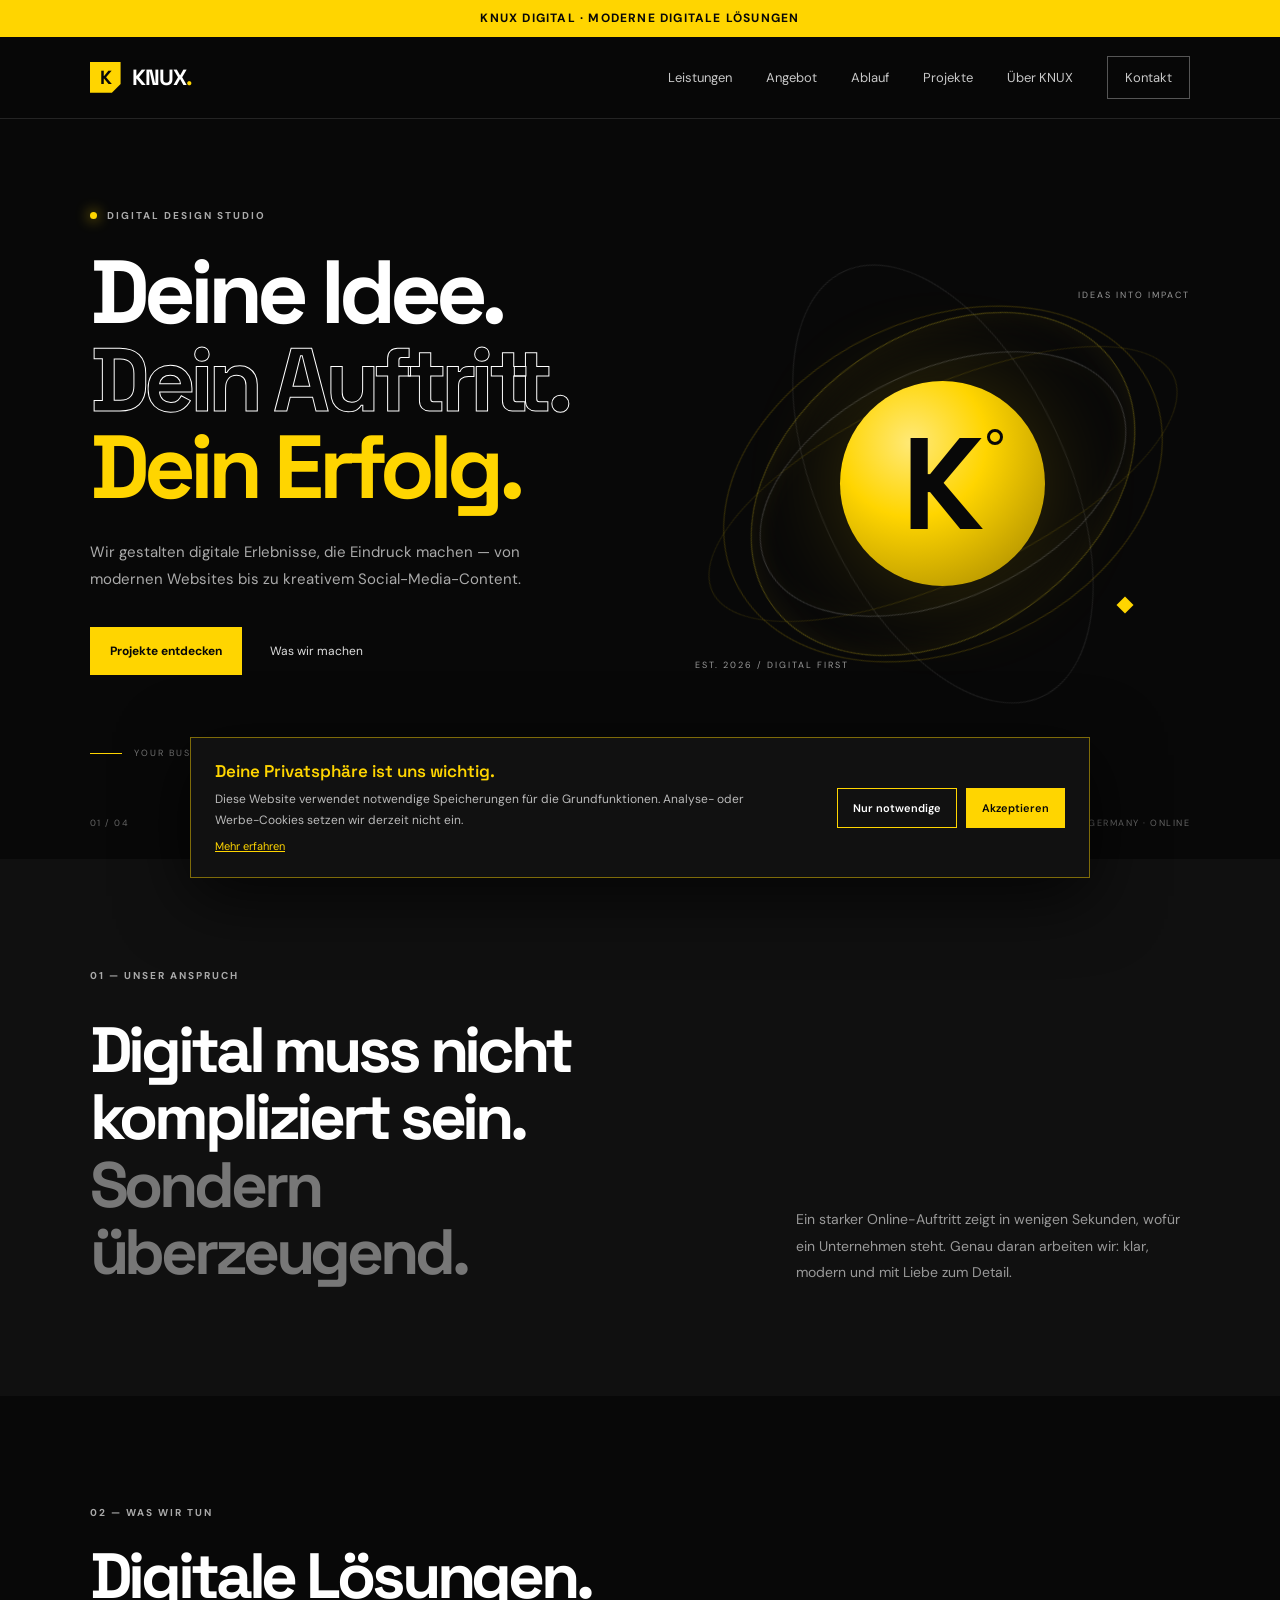
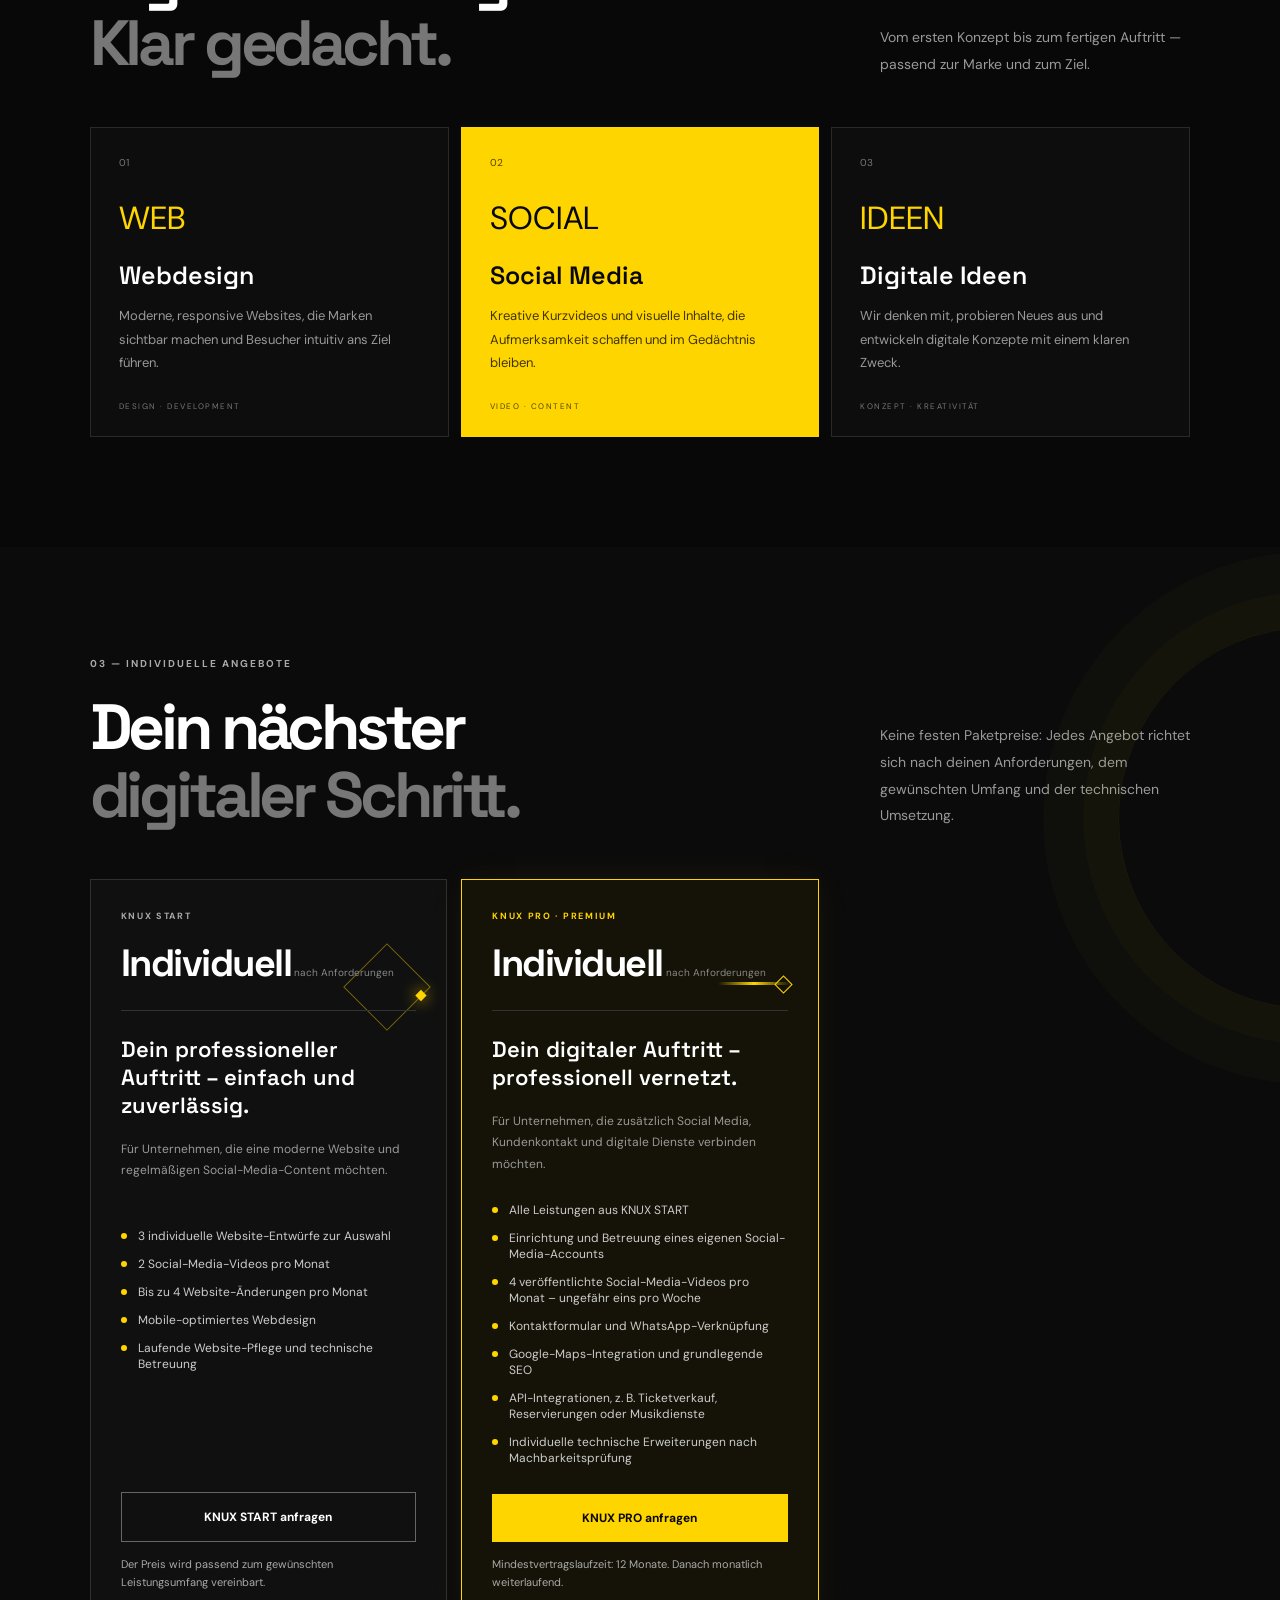
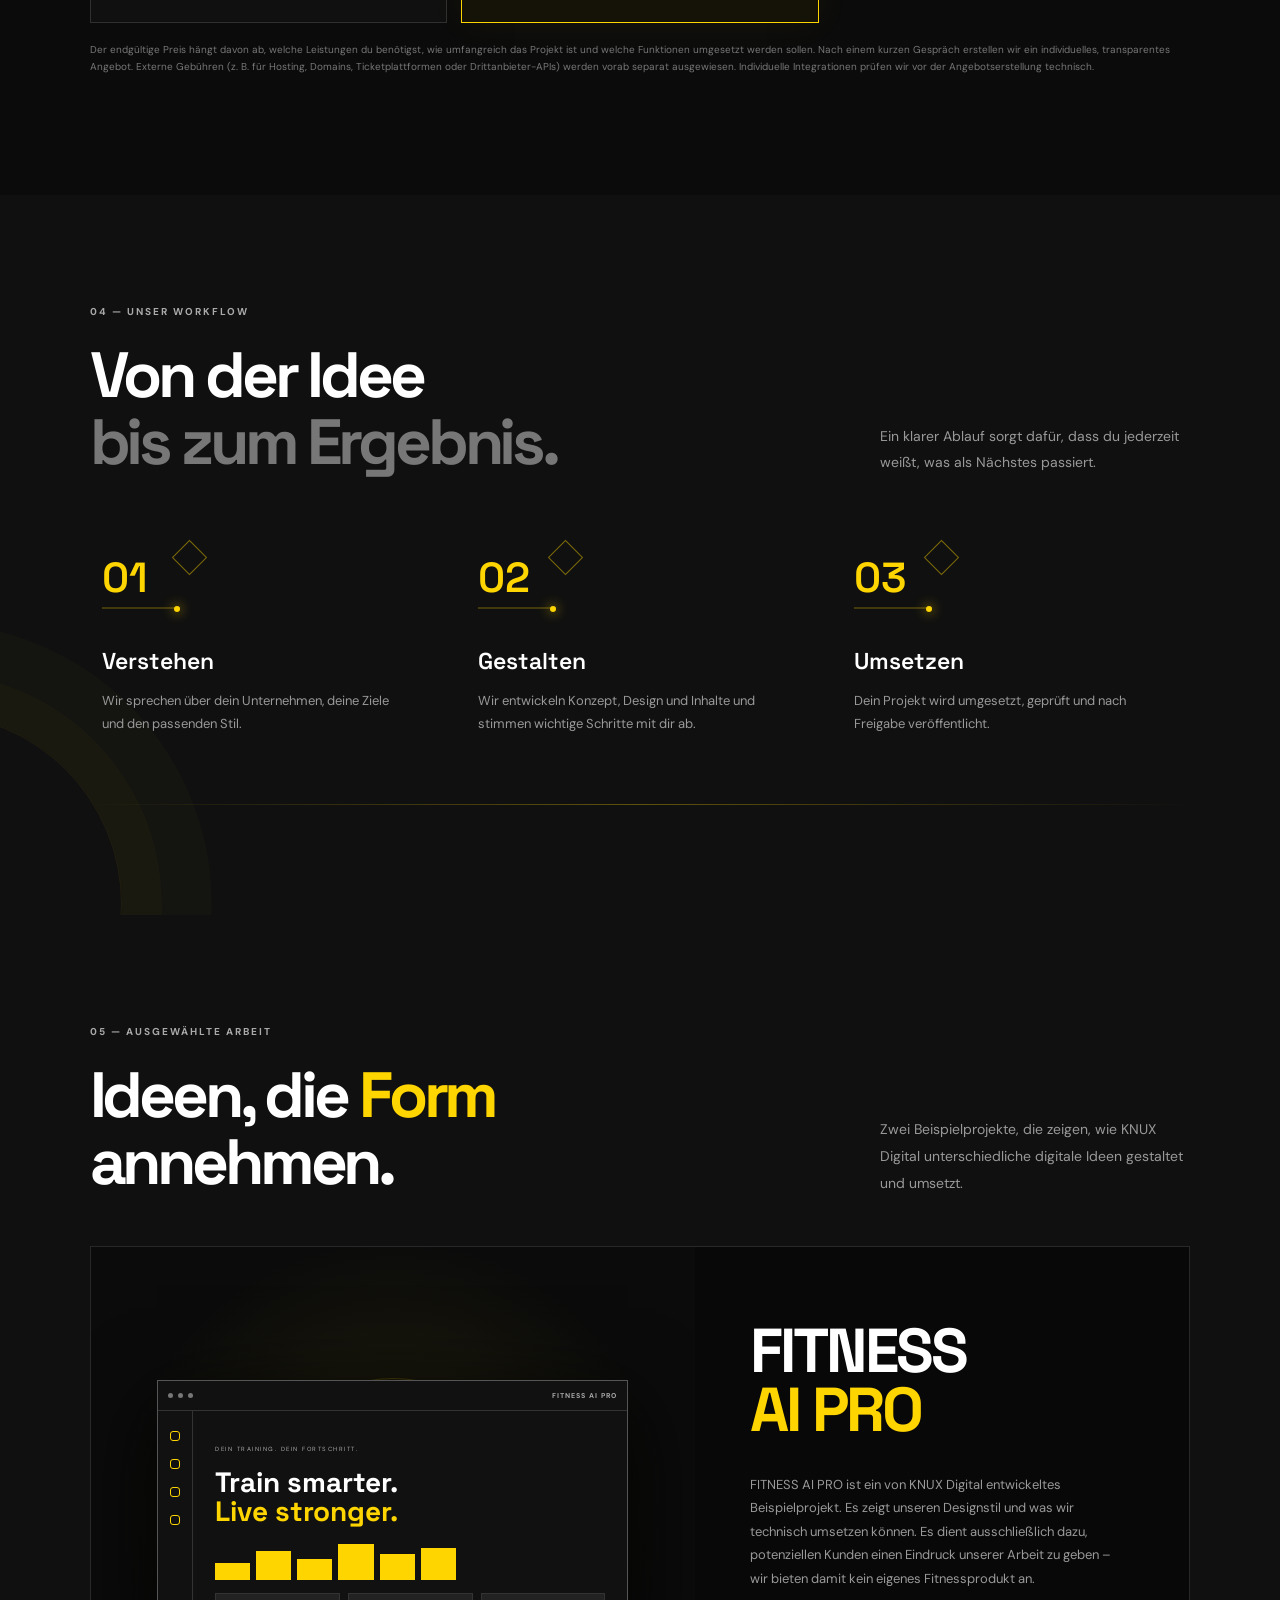
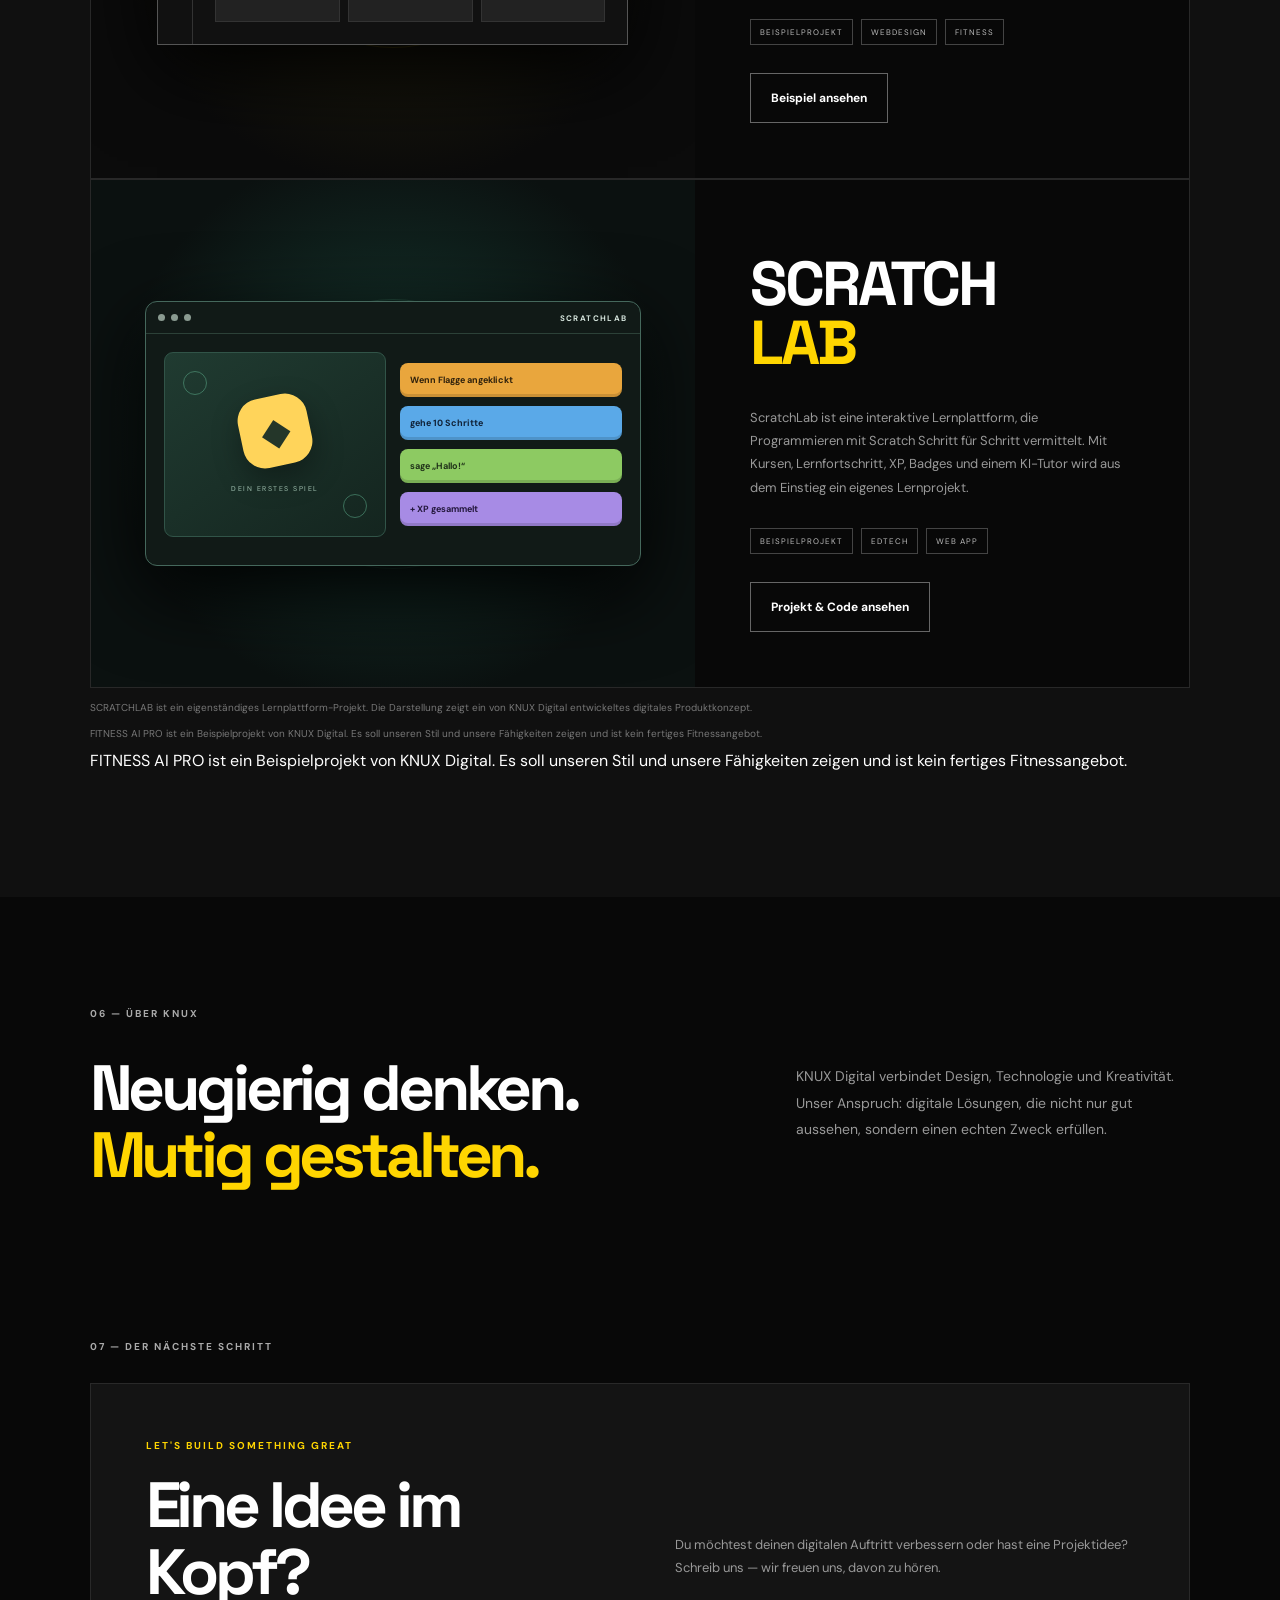
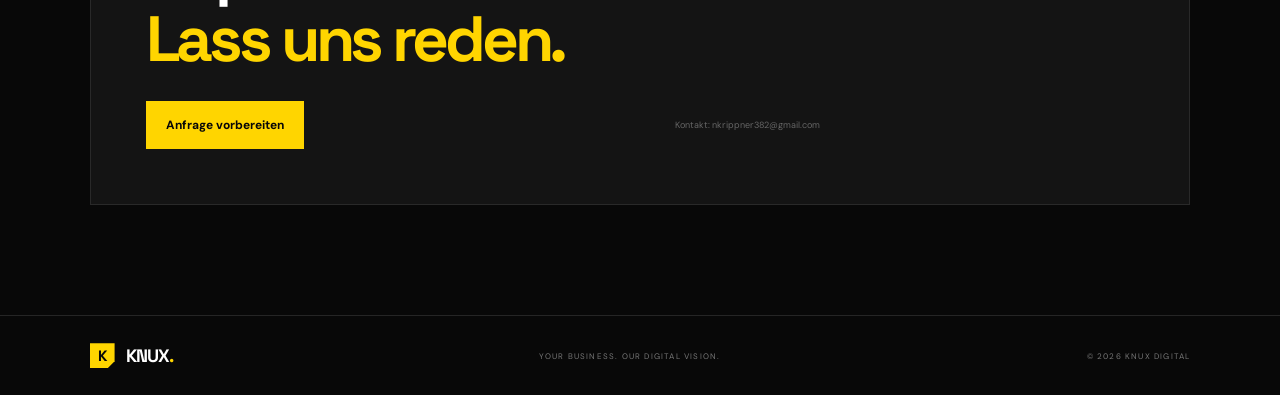
==== commit 60bf56a3: "Replace fixed KNUX Digital prices with individual quotes" ====
--- a/index.html
+++ b/index.html
@@ -11,7 +11,7 @@
 <body>
 <div style="background:#FFD500;color:#080808;text-align:center;padding:10px 16px;font:700 12px/1.4 'DM Sans',sans-serif;letter-spacing:1.2px;">KNUX DIGITAL · MODERNE DIGITALE LÖSUNGEN</div>
 <header class="site-header"><a class="brand" href="#start"><span class="brand-mark">K</span><span>KNUX<span class="yellow">.</span></span></a><button class="menu-toggle" aria-label="Menü öffnen" aria-expanded="false">MENÜ</button>
-<nav class="nav"><a href="#leistungen">Leistungen</a><a href="#pakete">Pakete</a><a href="#ablauf">Ablauf</a><a href="#projekte">Projekte</a><a href="#about">Über KNUX</a><a class="nav-cta" href="#kontakt">Kontakt</a></nav></header>
+<nav class="nav"><a href="#leistungen">Leistungen</a><a href="#pakete">Angebot</a><a href="#ablauf">Ablauf</a><a href="#projekte">Projekte</a><a href="#about">Über KNUX</a><a class="nav-cta" href="#kontakt">Kontakt</a></nav></header>
 <main>
 <section class="hero section" id="start"><div class="hero-copy"><div class="eyebrow"><span class="pulse"></span>DIGITAL DESIGN STUDIO</div>
 <h1>Deine Idee.<br><span class="outline">Dein Auftritt.</span><br><span class="yellow">Dein Erfolg.</span></h1>
@@ -25,11 +25,11 @@
 <div class="service-grid"><article class="service-card"><div class="service-number">01</div><div class="service-icon">WEB</div><h3>Webdesign</h3><p>Moderne, responsive Websites, die Marken sichtbar machen und Besucher intuitiv ans Ziel führen.</p><span class="service-tag">DESIGN · DEVELOPMENT</span></article>
 <article class="service-card featured"><div class="service-number">02</div><div class="service-icon">SOCIAL</div><h3>Social Media</h3><p>Kreative Kurzvideos und visuelle Inhalte, die Aufmerksamkeit schaffen und im Gedächtnis bleiben.</p><span class="service-tag">VIDEO · CONTENT</span></article>
 <article class="service-card"><div class="service-number">03</div><div class="service-icon">IDEEN</div><h3>Digitale Ideen</h3><p>Wir denken mit, probieren Neues aus und entwickeln digitale Konzepte mit einem klaren Zweck.</p><span class="service-tag">KONZEPT · KREATIVITÄT</span></article></div></section>
-<section class="pricing section" id="pakete"><div class="section-head"><div><div class="section-kicker">03 — KLARE PAKETE</div><h2>Dein nächster<br><span class="muted">digitaler Schritt.</span></h2></div><p>Zwei transparente Monats-Pakete für Website, Social Media und digitale Integrationen.</p></div>
+<section class="pricing section" id="pakete"><div class="section-head"><div><div class="section-kicker">03 — INDIVIDUELLE ANGEBOTE</div><h2>Dein nächster<br><span class="muted">digitaler Schritt.</span></h2></div><p>Keine festen Paketpreise: Jedes Angebot richtet sich nach deinen Anforderungen, dem gewünschten Umfang und der technischen Umsetzung.</p></div>
 <div class="pricing-grid">
-<article class="price-card reveal"><span class="price-motion" aria-hidden="true"></span><div class="price-top"><span class="price-label">KNUX START</span><span class="price-number">29,99 €<small> / Monat</small></span></div><h3>Dein professioneller Auftritt – einfach und zuverlässig.</h3><p>Für Unternehmen, die eine moderne Website und regelmäßigen Social-Media-Content möchten.</p><ul><li>3 individuelle Website-Entwürfe zur Auswahl</li><li>2 Social-Media-Videos pro Monat</li><li>Bis zu 4 Website-Änderungen pro Monat</li><li>Mobile-optimiertes Webdesign</li><li>Laufende Website-Pflege und technische Betreuung</li></ul><a class="button button-outline" href="https://mail.google.com/mail/?view=cm&fs=1&to=nkrippner382%40gmail.com&su=Anfrage%20KNUX%20START">KNUX START anfragen</a><span class="price-term">Mindestvertragslaufzeit: 12 Monate. Danach monatlich weiterlaufend.</span></article>
-<article class="price-card price-highlight reveal"><span class="price-motion" aria-hidden="true"></span><div class="price-top"><span class="price-label">KNUX PRO · PREMIUM</span><span class="price-number">39,99 €<small> / Monat</small></span></div><h3>Dein digitaler Auftritt – professionell vernetzt.</h3><p>Für Unternehmen, die zusätzlich Social Media, Kundenkontakt und digitale Dienste verbinden möchten.</p><ul><li>Alle Leistungen aus KNUX START</li><li>Einrichtung und Betreuung eines eigenen Social-Media-Accounts</li><li>4 veröffentlichte Social-Media-Videos pro Monat – ungefähr eins pro Woche</li><li>Kontaktformular und WhatsApp-Verknüpfung</li><li>Google-Maps-Integration und grundlegende SEO</li><li>API-Integrationen, z. B. Ticketverkauf, Reservierungen oder Musikdienste</li><li>Individuelle technische Erweiterungen nach Machbarkeitsprüfung</li></ul><a class="button button-yellow" href="https://mail.google.com/mail/?view=cm&fs=1&to=nkrippner382%40gmail.com&su=Anfrage%20KNUX%20PRO">KNUX PRO anfragen</a><span class="price-term">Mindestvertragslaufzeit: 12 Monate. Danach monatlich weiterlaufend.</span></article>
-</div><p class="pricing-note">Beide Pakete haben eine Mindestvertragslaufzeit von 12 Monaten. Der konkrete Leistungsumfang wird vor Vertragsabschluss schriftlich festgehalten. Externe Gebühren (z. B. für Hosting, Domains, Ticketplattformen oder Drittanbieter-APIs) sind nicht automatisch im Paketpreis enthalten. Individuelle Integrationen werden vorab technisch geprüft.</p></section>
+<article class="price-card reveal"><span class="price-motion" aria-hidden="true"></span><div class="price-top"><span class="price-label">KNUX START</span><span class="price-number">Individuell<small> nach Anforderungen</small></span></div><h3>Dein professioneller Auftritt – einfach und zuverlässig.</h3><p>Für Unternehmen, die eine moderne Website und regelmäßigen Social-Media-Content möchten.</p><ul><li>3 individuelle Website-Entwürfe zur Auswahl</li><li>2 Social-Media-Videos pro Monat</li><li>Bis zu 4 Website-Änderungen pro Monat</li><li>Mobile-optimiertes Webdesign</li><li>Laufende Website-Pflege und technische Betreuung</li></ul><a class="button button-outline" href="https://mail.google.com/mail/?view=cm&fs=1&to=nkrippner382%40gmail.com&su=Anfrage%20KNUX%20START">KNUX START anfragen</a><span class="price-term">Der Preis wird passend zum gewünschten Leistungsumfang vereinbart.</span></article>
+<article class="price-card price-highlight reveal"><span class="price-motion" aria-hidden="true"></span><div class="price-top"><span class="price-label">KNUX PRO · PREMIUM</span><span class="price-number">Individuell<small> nach Anforderungen</small></span></div><h3>Dein digitaler Auftritt – professionell vernetzt.</h3><p>Für Unternehmen, die zusätzlich Social Media, Kundenkontakt und digitale Dienste verbinden möchten.</p><ul><li>Alle Leistungen aus KNUX START</li><li>Einrichtung und Betreuung eines eigenen Social-Media-Accounts</li><li>4 veröffentlichte Social-Media-Videos pro Monat – ungefähr eins pro Woche</li><li>Kontaktformular und WhatsApp-Verknüpfung</li><li>Google-Maps-Integration und grundlegende SEO</li><li>API-Integrationen, z. B. Ticketverkauf, Reservierungen oder Musikdienste</li><li>Individuelle technische Erweiterungen nach Machbarkeitsprüfung</li></ul><a class="button button-yellow" href="https://mail.google.com/mail/?view=cm&fs=1&to=nkrippner382%40gmail.com&su=Anfrage%20KNUX%20PRO">KNUX PRO anfragen</a><span class="price-term">Mindestvertragslaufzeit: 12 Monate. Danach monatlich weiterlaufend.</span></article>
+</div><p class="pricing-note">Der endgültige Preis hängt davon ab, welche Leistungen du benötigst, wie umfangreich das Projekt ist und welche Funktionen umgesetzt werden sollen. Nach einem kurzen Gespräch erstellen wir ein individuelles, transparentes Angebot. Externe Gebühren (z. B. für Hosting, Domains, Ticketplattformen oder Drittanbieter-APIs) werden vorab separat ausgewiesen. Individuelle Integrationen prüfen wir vor der Angebotserstellung technisch.</p></section>
 <section class="process section" id="ablauf"><div class="section-head"><div><div class="section-kicker">04 — UNSER WORKFLOW</div><h2>Von der Idee<br><span class="muted">bis zum Ergebnis.</span></h2></div><p>Ein klarer Ablauf sorgt dafür, dass du jederzeit weißt, was als Nächstes passiert.</p></div><div class="process-grid">
 <article class="process-step reveal"><div class="process-marker"><span>01</span><i></i></div><h3>Verstehen</h3><p>Wir sprechen über dein Unternehmen, deine Ziele und den passenden Stil.</p></article>
 <article class="process-step reveal"><div class="process-marker"><span>02</span><i></i></div><h3>Gestalten</h3><p>Wir entwickeln Konzept, Design und Inhalte und stimmen wichtige Schritte mit dir ab.</p></article>
